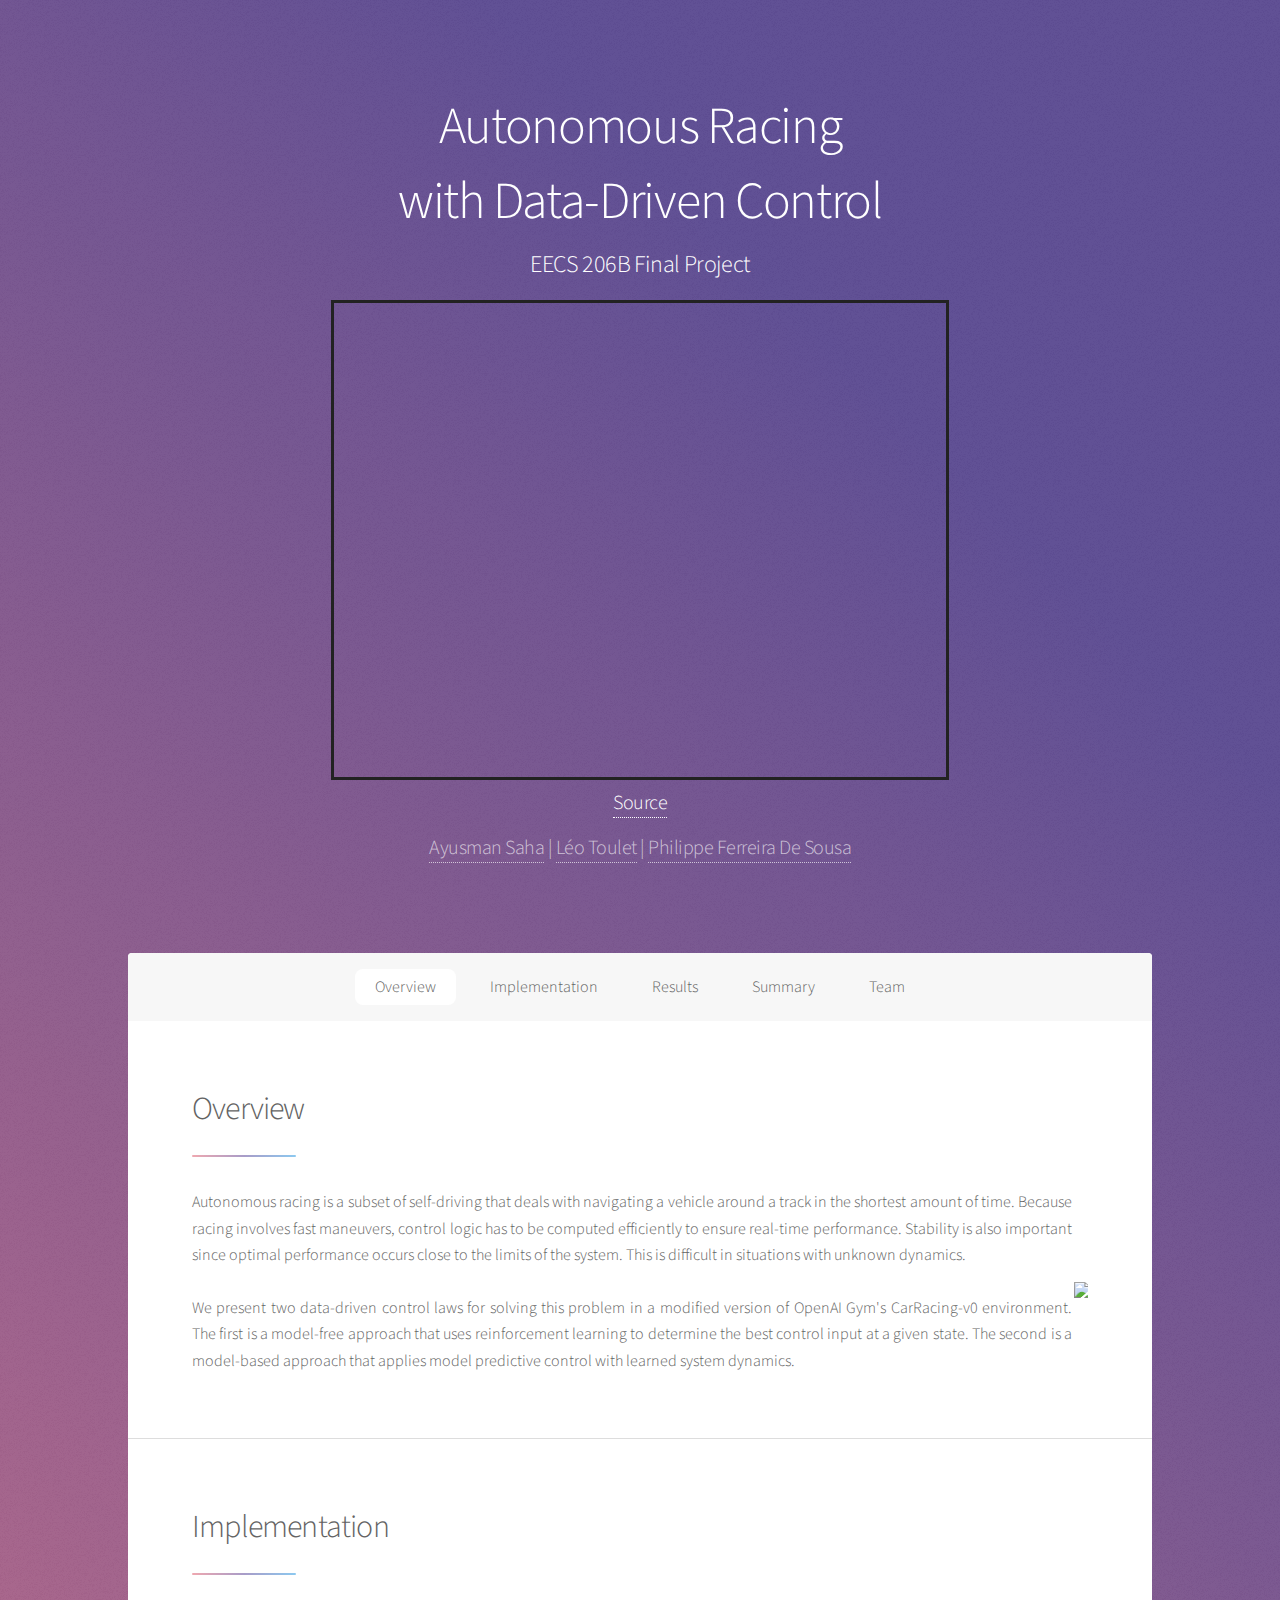
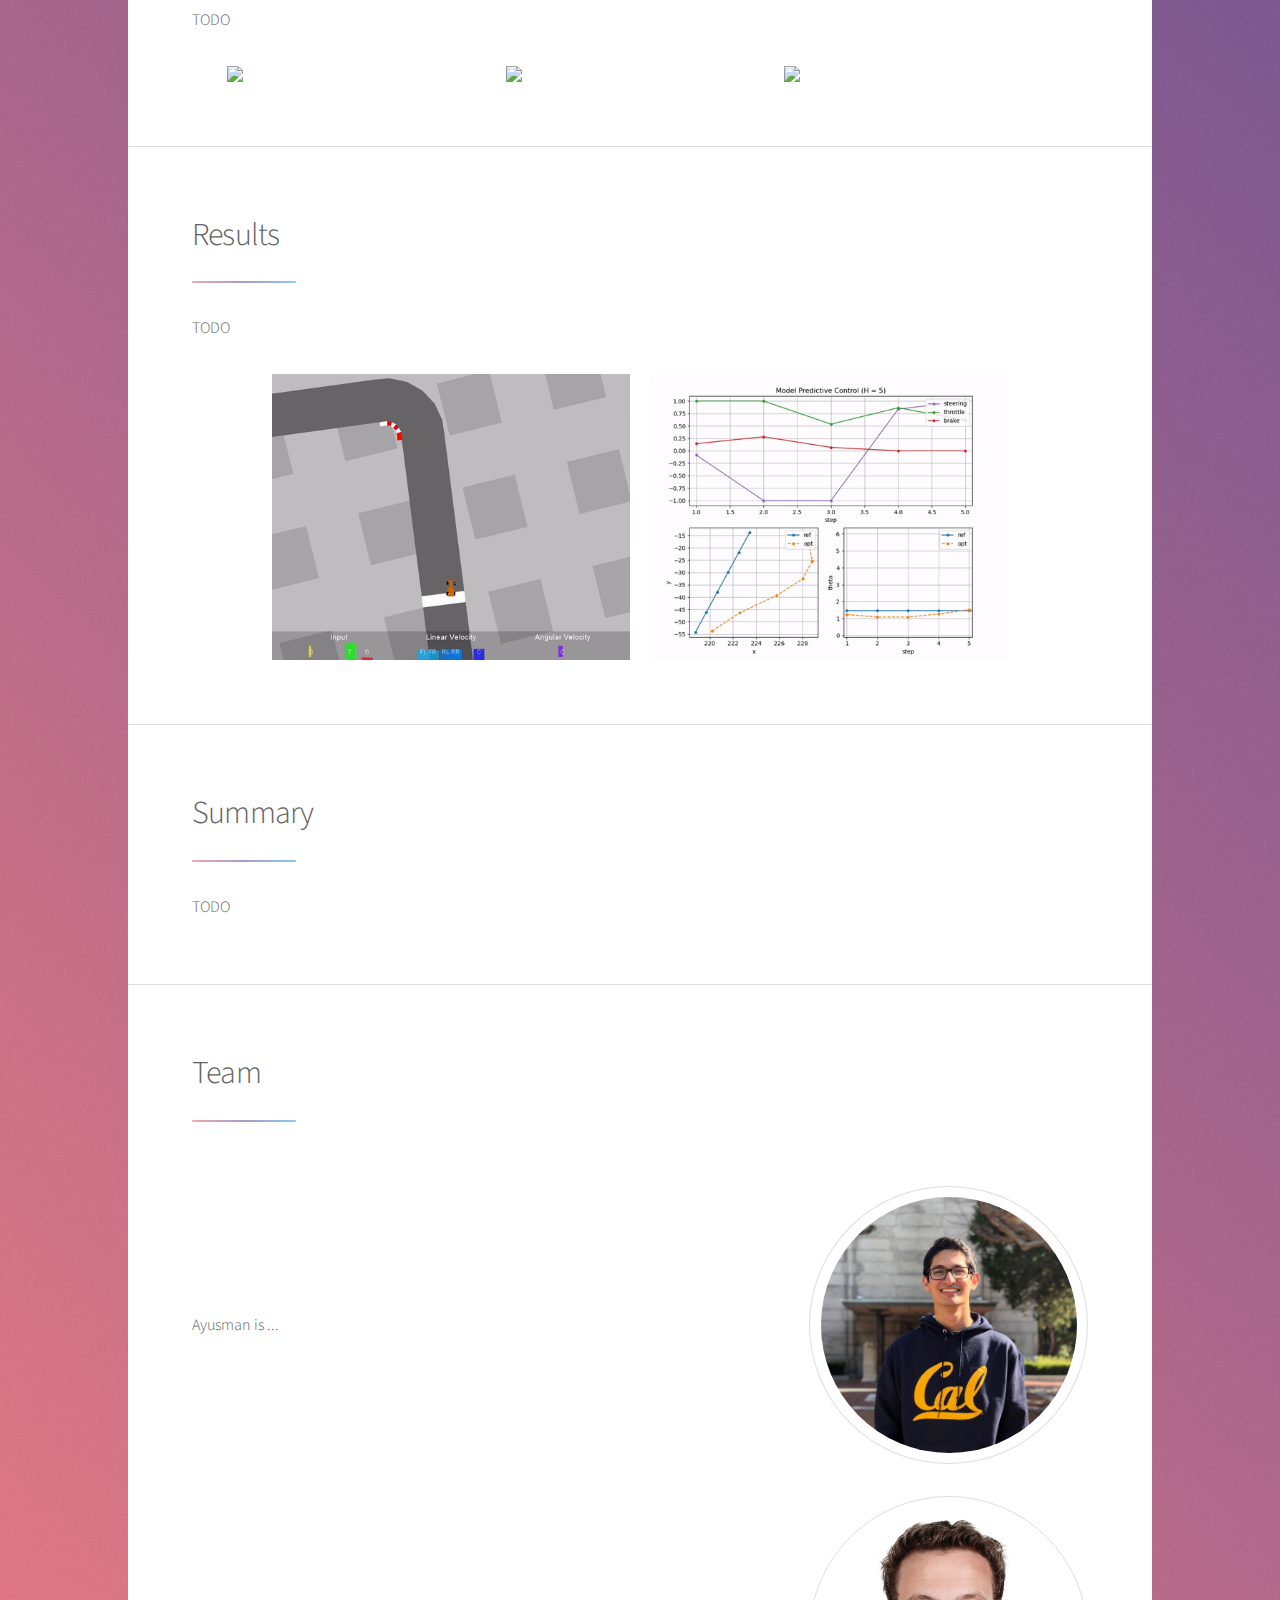
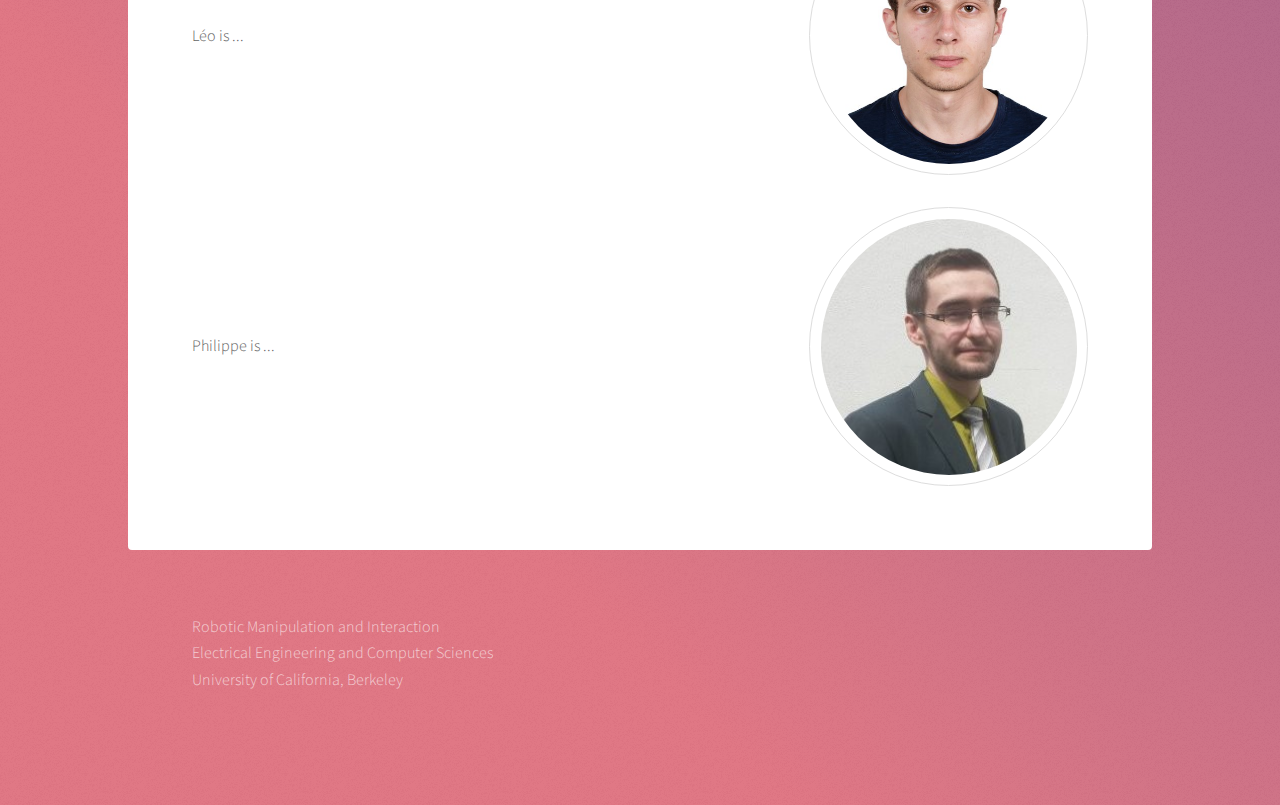
==== docs/index.html @ a1a97388 "adjusting website layout" ====
<!DOCTYPE HTML>
<!--
    Stellar by HTML5 UP
    html5up.net | @ajlkn
    Free for personal and commercial use under the CCA 3.0 license (html5up.net/license)
-->
<html lang="en">
    <head>
        <title>Autonomous Racing</title>
        <meta charset="utf-8" />
        <meta name="viewport" content="width=device-width, initial-scale=1, user-scalable=no" />
        <link rel="stylesheet" href="assets/css/main.css" />
        <link rel="stylesheet" href="assets/css/custom.css" />
        <noscript><link rel="stylesheet" href="assets/css/noscript.css" /></noscript>
        <link rel="shortcut icon" type="image/png" href="assets/css/images/Seal_of_University_of_California,_Berkeley.png"/>
    </head>
    <body class="is-preload">

        <!-- Wrapper -->
        <div id="wrapper">
            <!-- Header -->
            <header id="header" class="alt">
                <h1>Autonomous Racing</h1>
                <h1>with Data-Driven Control</h1>
                <h2>EECS 206B Final Project</h2>

                <iframe class="youtube"
                        src="https://www.youtube.com/embed/46xs_KCOxsg"
                        width="69%"
                        height="480"
                        frameborder="0"
                        allow="accelerometer; autoplay; encrypted-media; gyroscope; picture-in-picture"
                        allowfullscreen>
                </iframe>

                <h3><a href="https://github.com/aysaha/racecar_control">Source</a></h3>
                <p>
                    <a href="https://www.linkedin.com/in/ayusmansaha">Ayusman Saha</a> |
                    <a href="https://www.linkedin.com/in/leotoulet">Léo Toulet</a> |
                    <a href="https://fdesousa.fr">Philippe Ferreira De Sousa</a>
                </p>
            </header>

            <!-- Nav -->
            <nav id="nav">
                <ul>
                    <li><a href="#overview" class="active">Overview</a></li>
                    <li><a href="#implementation">Implementation</a></li>
                    <li><a href="#results">Results</a></li>
                    <li><a href="#summary">Summary</a></li>
                    <li><a href="#team">Team</a></li>
                </ul>
            </nav>

            <!-- Main -->
            <div id="main">
                <!-- Overview -->
                <section id="overview" class="main">
                    <div class="spotlight">
                        <div class="content">
                            <header class="major">
                                <h2>Overview</h2>
                            </header>
                            <p style="text-align: justify;">
                                Autonomous racing is a subset of self-driving that deals with
                                navigating a vehicle around a track in the shortest amount of time.
                                Because racing involves fast maneuvers, control logic has to be
                                computed efficiently to ensure real-time performance. Stability is
                                also important since optimal performance occurs close to the limits
                                of the system. This is difficult in situations with unknown 
                                dynamics.</br></br>

                                We present two data-driven control laws for solving this problem 
                                in a modified version of OpenAI Gym's CarRacing-v0 environment.
                                The first is a model-free approach that uses reinforcement learning
                                to determine the best control input at a given state. The second is
                                a model-based approach that applies model predictive control with
                                learned system dynamics.
                            </p>
                        </div>
                        <div style="display: flex; justify-content: flex-end">
                                <img style="position:relative; top: 60px; width: 90%"
                                     src="res/human_control.gif"/>
                        </div>
                </section>

                <!-- Implementation -->
                <section id="implementation" class="main">
                    <div class="spotlight">
                        <div class="content">
                            <header class="major">
                                <h2>Implementation</h2>
                            </header>
                            <p style="text-align: justify;">
                                TODO
                            </p>
                            <div style="display: flex; justify-content: center">
                                <img style="width:30%;margin:0px 5px;" src="res/p_control.gif"/>
                                <img style="width:30%;margin:0px 5px;" src="res/rl_control.gif"/>
                                <img style="width:30%;margin:0px 5px;" src="res/mpc.gif"/>
                            </div>
                        </div>
                    </div>
                </section>

                <!-- Results -->
                <section id="results" class="main">
                    <div class="spotlight">
                        <div class="content">
                            <header class="major">
                                <h2>Results</h2>
                            </header>
                            <p style="text-align: justify;">
                                TODO
                            </p>
                            <div style="display: flex; justify-content: center">
                                <img style="width:40%;margin:0px 10px;" src="res/training_car.gif"/>
                                <img style="width:40%;margin:0px 10px;" src="res/training_graph.gif"/>
                            </div>
                        </div>
                    </div>
                </section>

                <!-- Summary -->
                <section id="summary" class="main">
                    <div class="spotlight">
                        <div class="content">
                            <header class="major">
                                <h2>Summary</h2>
                            </header>
                            <p style="text-align: justify;">
                                TODO
                            </p>
                        </div>
                    </div>
                </section>

                <!-- Team -->

                <section id="team" class="main">
                    <div class="spotlight">
                        <div class="content">
                            <header class="major">
                                <h2>Team</h2>
                            </header>
                        </div>
                    </div>

                    <div class="spotlight">
                        <div class="content">
                            <p style="text-align: justify;">
                                Ayusman is ...
                            </p>
                        </div>
                        <span class="image"><img src="res/ayusman.jpg"/></span>
                    </div>

                    <div class="spotlight">
                        <div class="content">
                            <p style="text-align: justify;">
                                Léo is ...
                            </p>
                        </div>
                        <span class="image"><img src="res/leo.jpg"/></span>
                    </div>

                    <div class="spotlight">
                        <div class="content">
                            <p style="text-align: justify;">
                                Philippe is ...
                            </p>
                        </div>
                        <span class="image"><img src="res/philippe.jpg"/></span>
                    </div>
                </section>
            </div>

            <!-- Footer -->
            <footer id="footer">
                <p>
                    Robotic Manipulation and Interaction<br/>
                    Electrical Engineering and Computer Sciences<br/>
                    University of California, Berkeley
                </p>
            </footer>
        </div>

        <!-- Scripts -->
            <script src="assets/js/jquery.min.js"></script>
            <script src="assets/js/jquery.scrollex.min.js"></script>
            <script src="assets/js/jquery.scrolly.min.js"></script>
            <script src="assets/js/browser.min.js"></script>
            <script src="assets/js/breakpoints.min.js"></script>
            <script src="assets/js/util.js"></script>
            <script src="assets/js/main.js"></script>

    </body>
</html>
---- docs/assets/css/main.css ----
@import url(fontawesome-all.min.css);
@import 'https://fonts.googleapis.com/css?family=Source+Sans+Pro:300,400';

/*
	Stellar by HTML5 UP
	html5up.net | @ajlkn
	Free for personal and commercial use under the CCA 3.0 license (html5up.net/license)
*/

html, body, div, span, applet, object,
iframe, h1, h2, h3, h4, h5, h6, p, blockquote,
pre, a, abbr, acronym, address, big, cite,
code, del, dfn, em, img, ins, kbd, q, s, samp,
small, strike, strong, sub, sup, tt, var, b,
u, i, center, dl, dt, dd, ol, ul, li, fieldset,
form, label, legend, table, caption, tbody,
tfoot, thead, tr, th, td, article, aside,
canvas, details, embed, figure, figcaption,
footer, header, hgroup, menu, nav, output, ruby,
section, summary, time, mark, audio, video {
	margin: 0;
	padding: 0;
	border: 0;
	font-size: 100%;
	font: inherit;
	vertical-align: baseline;}

article, aside, details, figcaption, figure,
footer, header, hgroup, menu, nav, section {
	display: block;}

body {
	line-height: 1;
}

ol, ul {
	list-style: none;
}

blockquote, q {
	quotes: none;
}

	blockquote:before, blockquote:after, q:before, q:after {
		content: '';
		content: none;
	}

table {
	border-collapse: collapse;
	border-spacing: 0;
}

body {
	-webkit-text-size-adjust: none;
}

mark {
	background-color: transparent;
	color: inherit;
}

input::-moz-focus-inner {
	border: 0;
	padding: 0;
}

input, select, textarea {
	-moz-appearance: none;
	-webkit-appearance: none;
	-ms-appearance: none;
	appearance: none;
}

/* Basic */

	@-ms-viewport {
		width: device-width;
	}

	body {
		-ms-overflow-style: scrollbar;
	}

	@media screen and (max-width: 480px) {

		html, body {
			min-width: 320px;
		}

	}

	html {
		box-sizing: border-box;
	}

	*, *:before, *:after {
		box-sizing: inherit;
	}

	body {
		background-color: #935d8c;
		background-image: url("images/overlay.png"), -moz-linear-gradient(45deg, #e37682 15%, #5f4d93 85%);
		background-image: url("images/overlay.png"), -webkit-linear-gradient(45deg, #e37682 15%, #5f4d93 85%);
		background-image: url("images/overlay.png"), -ms-linear-gradient(45deg, #e37682 15%, #5f4d93 85%);
		background-image: url("images/overlay.png"), linear-gradient(45deg, #e37682 15%, #5f4d93 85%);
	}

		body.is-preload *, body.is-preload *:before, body.is-preload *:after {
			-moz-animation: none !important;
			-webkit-animation: none !important;
			-ms-animation: none !important;
			animation: none !important;
			-moz-transition: none !important;
			-webkit-transition: none !important;
			-ms-transition: none !important;
			transition: none !important;
		}

/* Type */

	body {
		background-color: #935d8c;
		color: rgba(255, 255, 255, 0.65);
	}

	body, input, select, textarea {
		font-family: "Source Sans Pro", Helvetica, sans-serif;
		font-size: 17pt;
		font-weight: 300;
		line-height: 1.65;
	}

		@media screen and (max-width: 1680px) {

			body, input, select, textarea {
				font-size: 14pt;
			}

		}

		@media screen and (max-width: 1280px) {

			body, input, select, textarea {
				font-size: 12pt;
			}

		}

		@media screen and (max-width: 360px) {

			body, input, select, textarea {
				font-size: 11pt;
			}

		}

	a {
		-moz-transition: color 0.2s ease, border-bottom 0.2s ease;
		-webkit-transition: color 0.2s ease, border-bottom 0.2s ease;
		-ms-transition: color 0.2s ease, border-bottom 0.2s ease;
		transition: color 0.2s ease, border-bottom 0.2s ease;
		text-decoration: none;
		border-bottom: dotted 1px;
		color: inherit;
	}

		a:hover {
			border-bottom-color: transparent;
		}

	strong, b {
		font-weight: 400;
	}

	em, i {
		font-style: italic;
	}

	p {
		margin: 0 0 2em 0;
	}

		p.content {
			-moz-columns: 20em 2;
			-webkit-columns: 20em 2;
			-ms-columns: 20em 2;
			columns: 20em 2;
			-moz-column-gap: 2em;
			-webkit-column-gap: 2em;
			-ms-column-gap: 2em;
			column-gap: 2em;
			text-align: justify;
		}

	h1, h2, h3, h4, h5, h6 {
		font-weight: 300;
		line-height: 1.5;
		margin: 0 0 0.7em 0;
		letter-spacing: -0.025em;
	}

		h1 a, h2 a, h3 a, h4 a, h5 a, h6 a {
			color: inherit;
			text-decoration: none;
		}

	h1 {
		font-size: 2.5em;
		line-height: 1.2;
	}

	h2 {
		font-size: 1.5em;
	}

	h3 {
		font-size: 1.25em;
	}

	h4 {
		font-size: 1.1em;
	}

	h5 {
		font-size: 0.9em;
	}

	h6 {
		font-size: 0.7em;
	}

	@media screen and (max-width: 736px) {

		h1 {
			font-size: 2em;
		}

	}

	sub {
		font-size: 0.8em;
		position: relative;
		top: 0.5em;
	}

	sup {
		font-size: 0.8em;
		position: relative;
		top: -0.5em;
	}

	blockquote {
		border-left: solid 4px;
		font-style: italic;
		margin: 0 0 2em 0;
		padding: 0.5em 0 0.5em 2em;
	}

	code {
		border-radius: 8px;
		border: solid 1px;
		font-family: "Courier New", monospace;
		font-size: 0.9em;
		margin: 0 0.25em;
		padding: 0.25em 0.65em;
	}

	pre {
		-webkit-overflow-scrolling: touch;
		font-family: "Courier New", monospace;
		font-size: 0.9em;
		margin: 0 0 2em 0;
	}

		pre code {
			display: block;
			line-height: 1.75;
			padding: 1em 1.5em;
			overflow-x: auto;
		}

	hr {
		border: 0;
		border-bottom: solid 1px;
		margin: 2em 0;
	}

		hr.major {
			margin: 3em 0;
		}

	.align-left {
		text-align: left;
	}

	.align-center {
		text-align: center;
	}

	.align-right {
		text-align: right;
	}

	input, select, textarea {
		color: #ffffff;
	}

	a:hover {
		color: #ffffff;
	}

	strong, b {
		color: #ffffff;
	}

	h1, h2, h3, h4, h5, h6 {
		color: #ffffff;
	}

	blockquote {
		border-left-color: rgba(255, 255, 255, 0.35);
	}

	code {
		background: rgba(255, 255, 255, 0.075);
		border-color: rgba(255, 255, 255, 0.35);
	}

	hr {
		border-bottom-color: rgba(255, 255, 255, 0.35);
	}

/* Row */

	.row {
		display: flex;
		flex-wrap: wrap;
		box-sizing: border-box;
		align-items: stretch;
	}

		.row > * {
			box-sizing: border-box;
		}

		.row.gtr-uniform > * > :last-child {
			margin-bottom: 0;
		}

		.row.aln-left {
			justify-content: flex-start;
		}

		.row.aln-center {
			justify-content: center;
		}

		.row.aln-right {
			justify-content: flex-end;
		}

		.row.aln-top {
			align-items: flex-start;
		}

		.row.aln-middle {
			align-items: center;
		}

		.row.aln-bottom {
			align-items: flex-end;
		}

		.row > .imp {
			order: -1;
		}

		.row > .col-1 {
			width: 8.33333%;
		}

		.row > .off-1 {
			margin-left: 8.33333%;
		}

		.row > .col-2 {
			width: 16.66667%;
		}

		.row > .off-2 {
			margin-left: 16.66667%;
		}

		.row > .col-3 {
			width: 25%;
		}

		.row > .off-3 {
			margin-left: 25%;
		}

		.row > .col-4 {
			width: 33.33333%;
		}

		.row > .off-4 {
			margin-left: 33.33333%;
		}

		.row > .col-5 {
			width: 41.66667%;
		}

		.row > .off-5 {
			margin-left: 41.66667%;
		}

		.row > .col-6 {
			width: 50%;
		}

		.row > .off-6 {
			margin-left: 50%;
		}

		.row > .col-7 {
			width: 58.33333%;
		}

		.row > .off-7 {
			margin-left: 58.33333%;
		}

		.row > .col-8 {
			width: 66.66667%;
		}

		.row > .off-8 {
			margin-left: 66.66667%;
		}

		.row > .col-9 {
			width: 75%;
		}

		.row > .off-9 {
			margin-left: 75%;
		}

		.row > .col-10 {
			width: 83.33333%;
		}

		.row > .off-10 {
			margin-left: 83.33333%;
		}

		.row > .col-11 {
			width: 91.66667%;
		}

		.row > .off-11 {
			margin-left: 91.66667%;
		}

		.row > .col-12 {
			width: 100%;
		}

		.row > .off-12 {
			margin-left: 100%;
		}

		.row.gtr-0 {
			margin-top: 0;
			margin-left: 0em;
		}

			.row.gtr-0 > * {
				padding: 0 0 0 0em;
			}

			.row.gtr-0.gtr-uniform {
				margin-top: 0em;
			}

				.row.gtr-0.gtr-uniform > * {
					padding-top: 0em;
				}

		.row.gtr-25 {
			margin-top: 0;
			margin-left: -0.375em;
		}

			.row.gtr-25 > * {
				padding: 0 0 0 0.375em;
			}

			.row.gtr-25.gtr-uniform {
				margin-top: -0.375em;
			}

				.row.gtr-25.gtr-uniform > * {
					padding-top: 0.375em;
				}

		.row.gtr-50 {
			margin-top: 0;
			margin-left: -0.75em;
		}

			.row.gtr-50 > * {
				padding: 0 0 0 0.75em;
			}

			.row.gtr-50.gtr-uniform {
				margin-top: -0.75em;
			}

				.row.gtr-50.gtr-uniform > * {
					padding-top: 0.75em;
				}

		.row {
			margin-top: 0;
			margin-left: -1.5em;
		}

			.row > * {
				padding: 0 0 0 1.5em;
			}

			.row.gtr-uniform {
				margin-top: -1.5em;
			}

				.row.gtr-uniform > * {
					padding-top: 1.5em;
				}

		.row.gtr-150 {
			margin-top: 0;
			margin-left: -2.25em;
		}

			.row.gtr-150 > * {
				padding: 0 0 0 2.25em;
			}

			.row.gtr-150.gtr-uniform {
				margin-top: -2.25em;
			}

				.row.gtr-150.gtr-uniform > * {
					padding-top: 2.25em;
				}

		.row.gtr-200 {
			margin-top: 0;
			margin-left: -3em;
		}

			.row.gtr-200 > * {
				padding: 0 0 0 3em;
			}

			.row.gtr-200.gtr-uniform {
				margin-top: -3em;
			}

				.row.gtr-200.gtr-uniform > * {
					padding-top: 3em;
				}

		@media screen and (max-width: 1680px) {

			.row {
				display: flex;
				flex-wrap: wrap;
				box-sizing: border-box;
				align-items: stretch;
			}

				.row > * {
					box-sizing: border-box;
				}

				.row.gtr-uniform > * > :last-child {
					margin-bottom: 0;
				}

				.row.aln-left {
					justify-content: flex-start;
				}

				.row.aln-center {
					justify-content: center;
				}

				.row.aln-right {
					justify-content: flex-end;
				}

				.row.aln-top {
					align-items: flex-start;
				}

				.row.aln-middle {
					align-items: center;
				}

				.row.aln-bottom {
					align-items: flex-end;
				}

				.row > .imp-xlarge {
					order: -1;
				}

				.row > .col-1-xlarge {
					width: 8.33333%;
				}

				.row > .off-1-xlarge {
					margin-left: 8.33333%;
				}

				.row > .col-2-xlarge {
					width: 16.66667%;
				}

				.row > .off-2-xlarge {
					margin-left: 16.66667%;
				}

				.row > .col-3-xlarge {
					width: 25%;
				}

				.row > .off-3-xlarge {
					margin-left: 25%;
				}

				.row > .col-4-xlarge {
					width: 33.33333%;
				}

				.row > .off-4-xlarge {
					margin-left: 33.33333%;
				}

				.row > .col-5-xlarge {
					width: 41.66667%;
				}

				.row > .off-5-xlarge {
					margin-left: 41.66667%;
				}

				.row > .col-6-xlarge {
					width: 50%;
				}

				.row > .off-6-xlarge {
					margin-left: 50%;
				}

				.row > .col-7-xlarge {
					width: 58.33333%;
				}

				.row > .off-7-xlarge {
					margin-left: 58.33333%;
				}

				.row > .col-8-xlarge {
					width: 66.66667%;
				}

				.row > .off-8-xlarge {
					margin-left: 66.66667%;
				}

				.row > .col-9-xlarge {
					width: 75%;
				}

				.row > .off-9-xlarge {
					margin-left: 75%;
				}

				.row > .col-10-xlarge {
					width: 83.33333%;
				}

				.row > .off-10-xlarge {
					margin-left: 83.33333%;
				}

				.row > .col-11-xlarge {
					width: 91.66667%;
				}

				.row > .off-11-xlarge {
					margin-left: 91.66667%;
				}

				.row > .col-12-xlarge {
					width: 100%;
				}

				.row > .off-12-xlarge {
					margin-left: 100%;
				}

				.row.gtr-0 {
					margin-top: 0;
					margin-left: 0em;
				}

					.row.gtr-0 > * {
						padding: 0 0 0 0em;
					}

					.row.gtr-0.gtr-uniform {
						margin-top: 0em;
					}

						.row.gtr-0.gtr-uniform > * {
							padding-top: 0em;
						}

				.row.gtr-25 {
					margin-top: 0;
					margin-left: -0.375em;
				}

					.row.gtr-25 > * {
						padding: 0 0 0 0.375em;
					}

					.row.gtr-25.gtr-uniform {
						margin-top: -0.375em;
					}

						.row.gtr-25.gtr-uniform > * {
							padding-top: 0.375em;
						}

				.row.gtr-50 {
					margin-top: 0;
					margin-left: -0.75em;
				}

					.row.gtr-50 > * {
						padding: 0 0 0 0.75em;
					}

					.row.gtr-50.gtr-uniform {
						margin-top: -0.75em;
					}

						.row.gtr-50.gtr-uniform > * {
							padding-top: 0.75em;
						}

				.row {
					margin-top: 0;
					margin-left: -1.5em;
				}

					.row > * {
						padding: 0 0 0 1.5em;
					}

					.row.gtr-uniform {
						margin-top: -1.5em;
					}

						.row.gtr-uniform > * {
							padding-top: 1.5em;
						}

				.row.gtr-150 {
					margin-top: 0;
					margin-left: -2.25em;
				}

					.row.gtr-150 > * {
						padding: 0 0 0 2.25em;
					}

					.row.gtr-150.gtr-uniform {
						margin-top: -2.25em;
					}

						.row.gtr-150.gtr-uniform > * {
							padding-top: 2.25em;
						}

				.row.gtr-200 {
					margin-top: 0;
					margin-left: -3em;
				}

					.row.gtr-200 > * {
						padding: 0 0 0 3em;
					}

					.row.gtr-200.gtr-uniform {
						margin-top: -3em;
					}

						.row.gtr-200.gtr-uniform > * {
							padding-top: 3em;
						}

		}

		@media screen and (max-width: 1280px) {

			.row {
				display: flex;
				flex-wrap: wrap;
				box-sizing: border-box;
				align-items: stretch;
			}

				.row > * {
					box-sizing: border-box;
				}

				.row.gtr-uniform > * > :last-child {
					margin-bottom: 0;
				}

				.row.aln-left {
					justify-content: flex-start;
				}

				.row.aln-center {
					justify-content: center;
				}

				.row.aln-right {
					justify-content: flex-end;
				}

				.row.aln-top {
					align-items: flex-start;
				}

				.row.aln-middle {
					align-items: center;
				}

				.row.aln-bottom {
					align-items: flex-end;
				}

				.row > .imp-large {
					order: -1;
				}

				.row > .col-1-large {
					width: 8.33333%;
				}

				.row > .off-1-large {
					margin-left: 8.33333%;
				}

				.row > .col-2-large {
					width: 16.66667%;
				}

				.row > .off-2-large {
					margin-left: 16.66667%;
				}

				.row > .col-3-large {
					width: 25%;
				}

				.row > .off-3-large {
					margin-left: 25%;
				}

				.row > .col-4-large {
					width: 33.33333%;
				}

				.row > .off-4-large {
					margin-left: 33.33333%;
				}

				.row > .col-5-large {
					width: 41.66667%;
				}

				.row > .off-5-large {
					margin-left: 41.66667%;
				}

				.row > .col-6-large {
					width: 50%;
				}

				.row > .off-6-large {
					margin-left: 50%;
				}

				.row > .col-7-large {
					width: 58.33333%;
				}

				.row > .off-7-large {
					margin-left: 58.33333%;
				}

				.row > .col-8-large {
					width: 66.66667%;
				}

				.row > .off-8-large {
					margin-left: 66.66667%;
				}

				.row > .col-9-large {
					width: 75%;
				}

				.row > .off-9-large {
					margin-left: 75%;
				}

				.row > .col-10-large {
					width: 83.33333%;
				}

				.row > .off-10-large {
					margin-left: 83.33333%;
				}

				.row > .col-11-large {
					width: 91.66667%;
				}

				.row > .off-11-large {
					margin-left: 91.66667%;
				}

				.row > .col-12-large {
					width: 100%;
				}

				.row > .off-12-large {
					margin-left: 100%;
				}

				.row.gtr-0 {
					margin-top: 0;
					margin-left: 0em;
				}

					.row.gtr-0 > * {
						padding: 0 0 0 0em;
					}

					.row.gtr-0.gtr-uniform {
						margin-top: 0em;
					}

						.row.gtr-0.gtr-uniform > * {
							padding-top: 0em;
						}

				.row.gtr-25 {
					margin-top: 0;
					margin-left: -0.375em;
				}

					.row.gtr-25 > * {
						padding: 0 0 0 0.375em;
					}

					.row.gtr-25.gtr-uniform {
						margin-top: -0.375em;
					}

						.row.gtr-25.gtr-uniform > * {
							padding-top: 0.375em;
						}

				.row.gtr-50 {
					margin-top: 0;
					margin-left: -0.75em;
				}

					.row.gtr-50 > * {
						padding: 0 0 0 0.75em;
					}

					.row.gtr-50.gtr-uniform {
						margin-top: -0.75em;
					}

						.row.gtr-50.gtr-uniform > * {
							padding-top: 0.75em;
						}

				.row {
					margin-top: 0;
					margin-left: -1.5em;
				}

					.row > * {
						padding: 0 0 0 1.5em;
					}

					.row.gtr-uniform {
						margin-top: -1.5em;
					}

						.row.gtr-uniform > * {
							padding-top: 1.5em;
						}

				.row.gtr-150 {
					margin-top: 0;
					margin-left: -2.25em;
				}

					.row.gtr-150 > * {
						padding: 0 0 0 2.25em;
					}

					.row.gtr-150.gtr-uniform {
						margin-top: -2.25em;
					}

						.row.gtr-150.gtr-uniform > * {
							padding-top: 2.25em;
						}

				.row.gtr-200 {
					margin-top: 0;
					margin-left: -3em;
				}

					.row.gtr-200 > * {
						padding: 0 0 0 3em;
					}

					.row.gtr-200.gtr-uniform {
						margin-top: -3em;
					}

						.row.gtr-200.gtr-uniform > * {
							padding-top: 3em;
						}

		}

		@media screen and (max-width: 980px) {

			.row {
				display: flex;
				flex-wrap: wrap;
				box-sizing: border-box;
				align-items: stretch;
			}

				.row > * {
					box-sizing: border-box;
				}

				.row.gtr-uniform > * > :last-child {
					margin-bottom: 0;
				}

				.row.aln-left {
					justify-content: flex-start;
				}

				.row.aln-center {
					justify-content: center;
				}

				.row.aln-right {
					justify-content: flex-end;
				}

				.row.aln-top {
					align-items: flex-start;
				}

				.row.aln-middle {
					align-items: center;
				}

				.row.aln-bottom {
					align-items: flex-end;
				}

				.row > .imp-medium {
					order: -1;
				}

				.row > .col-1-medium {
					width: 8.33333%;
				}

				.row > .off-1-medium {
					margin-left: 8.33333%;
				}

				.row > .col-2-medium {
					width: 16.66667%;
				}

				.row > .off-2-medium {
					margin-left: 16.66667%;
				}

				.row > .col-3-medium {
					width: 25%;
				}

				.row > .off-3-medium {
					margin-left: 25%;
				}

				.row > .col-4-medium {
					width: 33.33333%;
				}

				.row > .off-4-medium {
					margin-left: 33.33333%;
				}

				.row > .col-5-medium {
					width: 41.66667%;
				}

				.row > .off-5-medium {
					margin-left: 41.66667%;
				}

				.row > .col-6-medium {
					width: 50%;
				}

				.row > .off-6-medium {
					margin-left: 50%;
				}

				.row > .col-7-medium {
					width: 58.33333%;
				}

				.row > .off-7-medium {
					margin-left: 58.33333%;
				}

				.row > .col-8-medium {
					width: 66.66667%;
				}

				.row > .off-8-medium {
					margin-left: 66.66667%;
				}

				.row > .col-9-medium {
					width: 75%;
				}

				.row > .off-9-medium {
					margin-left: 75%;
				}

				.row > .col-10-medium {
					width: 83.33333%;
				}

				.row > .off-10-medium {
					margin-left: 83.33333%;
				}

				.row > .col-11-medium {
					width: 91.66667%;
				}

				.row > .off-11-medium {
					margin-left: 91.66667%;
				}

				.row > .col-12-medium {
					width: 100%;
				}

				.row > .off-12-medium {
					margin-left: 100%;
				}

				.row.gtr-0 {
					margin-top: 0;
					margin-left: 0em;
				}

					.row.gtr-0 > * {
						padding: 0 0 0 0em;
					}

					.row.gtr-0.gtr-uniform {
						margin-top: 0em;
					}

						.row.gtr-0.gtr-uniform > * {
							padding-top: 0em;
						}

				.row.gtr-25 {
					margin-top: 0;
					margin-left: -0.375em;
				}

					.row.gtr-25 > * {
						padding: 0 0 0 0.375em;
					}

					.row.gtr-25.gtr-uniform {
						margin-top: -0.375em;
					}

						.row.gtr-25.gtr-uniform > * {
							padding-top: 0.375em;
						}

				.row.gtr-50 {
					margin-top: 0;
					margin-left: -0.75em;
				}

					.row.gtr-50 > * {
						padding: 0 0 0 0.75em;
					}

					.row.gtr-50.gtr-uniform {
						margin-top: -0.75em;
					}

						.row.gtr-50.gtr-uniform > * {
							padding-top: 0.75em;
						}

				.row {
					margin-top: 0;
					margin-left: -1.5em;
				}

					.row > * {
						padding: 0 0 0 1.5em;
					}

					.row.gtr-uniform {
						margin-top: -1.5em;
					}

						.row.gtr-uniform > * {
							padding-top: 1.5em;
						}

				.row.gtr-150 {
					margin-top: 0;
					margin-left: -2.25em;
				}

					.row.gtr-150 > * {
						padding: 0 0 0 2.25em;
					}

					.row.gtr-150.gtr-uniform {
						margin-top: -2.25em;
					}

						.row.gtr-150.gtr-uniform > * {
							padding-top: 2.25em;
						}

				.row.gtr-200 {
					margin-top: 0;
					margin-left: -3em;
				}

					.row.gtr-200 > * {
						padding: 0 0 0 3em;
					}

					.row.gtr-200.gtr-uniform {
						margin-top: -3em;
					}

						.row.gtr-200.gtr-uniform > * {
							padding-top: 3em;
						}

		}

		@media screen and (max-width: 736px) {

			.row {
				display: flex;
				flex-wrap: wrap;
				box-sizing: border-box;
				align-items: stretch;
			}

				.row > * {
					box-sizing: border-box;
				}

				.row.gtr-uniform > * > :last-child {
					margin-bottom: 0;
				}

				.row.aln-left {
					justify-content: flex-start;
				}

				.row.aln-center {
					justify-content: center;
				}

				.row.aln-right {
					justify-content: flex-end;
				}

				.row.aln-top {
					align-items: flex-start;
				}

				.row.aln-middle {
					align-items: center;
				}

				.row.aln-bottom {
					align-items: flex-end;
				}

				.row > .imp-small {
					order: -1;
				}

				.row > .col-1-small {
					width: 8.33333%;
				}

				.row > .off-1-small {
					margin-left: 8.33333%;
				}

				.row > .col-2-small {
					width: 16.66667%;
				}

				.row > .off-2-small {
					margin-left: 16.66667%;
				}

				.row > .col-3-small {
					width: 25%;
				}

				.row > .off-3-small {
					margin-left: 25%;
				}

				.row > .col-4-small {
					width: 33.33333%;
				}

				.row > .off-4-small {
					margin-left: 33.33333%;
				}

				.row > .col-5-small {
					width: 41.66667%;
				}

				.row > .off-5-small {
					margin-left: 41.66667%;
				}

				.row > .col-6-small {
					width: 50%;
				}

				.row > .off-6-small {
					margin-left: 50%;
				}

				.row > .col-7-small {
					width: 58.33333%;
				}

				.row > .off-7-small {
					margin-left: 58.33333%;
				}

				.row > .col-8-small {
					width: 66.66667%;
				}

				.row > .off-8-small {
					margin-left: 66.66667%;
				}

				.row > .col-9-small {
					width: 75%;
				}

				.row > .off-9-small {
					margin-left: 75%;
				}

				.row > .col-10-small {
					width: 83.33333%;
				}

				.row > .off-10-small {
					margin-left: 83.33333%;
				}

				.row > .col-11-small {
					width: 91.66667%;
				}

				.row > .off-11-small {
					margin-left: 91.66667%;
				}

				.row > .col-12-small {
					width: 100%;
				}

				.row > .off-12-small {
					margin-left: 100%;
				}

				.row.gtr-0 {
					margin-top: 0;
					margin-left: 0em;
				}

					.row.gtr-0 > * {
						padding: 0 0 0 0em;
					}

					.row.gtr-0.gtr-uniform {
						margin-top: 0em;
					}

						.row.gtr-0.gtr-uniform > * {
							padding-top: 0em;
						}

				.row.gtr-25 {
					margin-top: 0;
					margin-left: -0.25em;
				}

					.row.gtr-25 > * {
						padding: 0 0 0 0.25em;
					}

					.row.gtr-25.gtr-uniform {
						margin-top: -0.25em;
					}

						.row.gtr-25.gtr-uniform > * {
							padding-top: 0.25em;
						}

				.row.gtr-50 {
					margin-top: 0;
					margin-left: -0.5em;
				}

					.row.gtr-50 > * {
						padding: 0 0 0 0.5em;
					}

					.row.gtr-50.gtr-uniform {
						margin-top: -0.5em;
					}

						.row.gtr-50.gtr-uniform > * {
							padding-top: 0.5em;
						}

				.row {
					margin-top: 0;
					margin-left: -1em;
				}

					.row > * {
						padding: 0 0 0 1em;
					}

					.row.gtr-uniform {
						margin-top: -1em;
					}

						.row.gtr-uniform > * {
							padding-top: 1em;
						}

				.row.gtr-150 {
					margin-top: 0;
					margin-left: -1.5em;
				}

					.row.gtr-150 > * {
						padding: 0 0 0 1.5em;
					}

					.row.gtr-150.gtr-uniform {
						margin-top: -1.5em;
					}

						.row.gtr-150.gtr-uniform > * {
							padding-top: 1.5em;
						}

				.row.gtr-200 {
					margin-top: 0;
					margin-left: -2em;
				}

					.row.gtr-200 > * {
						padding: 0 0 0 2em;
					}

					.row.gtr-200.gtr-uniform {
						margin-top: -2em;
					}

						.row.gtr-200.gtr-uniform > * {
							padding-top: 2em;
						}

		}

		@media screen and (max-width: 480px) {

			.row {
				display: flex;
				flex-wrap: wrap;
				box-sizing: border-box;
				align-items: stretch;
			}

				.row > * {
					box-sizing: border-box;
				}

				.row.gtr-uniform > * > :last-child {
					margin-bottom: 0;
				}

				.row.aln-left {
					justify-content: flex-start;
				}

				.row.aln-center {
					justify-content: center;
				}

				.row.aln-right {
					justify-content: flex-end;
				}

				.row.aln-top {
					align-items: flex-start;
				}

				.row.aln-middle {
					align-items: center;
				}

				.row.aln-bottom {
					align-items: flex-end;
				}

				.row > .imp-xsmall {
					order: -1;
				}

				.row > .col-1-xsmall {
					width: 8.33333%;
				}

				.row > .off-1-xsmall {
					margin-left: 8.33333%;
				}

				.row > .col-2-xsmall {
					width: 16.66667%;
				}

				.row > .off-2-xsmall {
					margin-left: 16.66667%;
				}

				.row > .col-3-xsmall {
					width: 25%;
				}

				.row > .off-3-xsmall {
					margin-left: 25%;
				}

				.row > .col-4-xsmall {
					width: 33.33333%;
				}

				.row > .off-4-xsmall {
					margin-left: 33.33333%;
				}

				.row > .col-5-xsmall {
					width: 41.66667%;
				}

				.row > .off-5-xsmall {
					margin-left: 41.66667%;
				}

				.row > .col-6-xsmall {
					width: 50%;
				}

				.row > .off-6-xsmall {
					margin-left: 50%;
				}

				.row > .col-7-xsmall {
					width: 58.33333%;
				}

				.row > .off-7-xsmall {
					margin-left: 58.33333%;
				}

				.row > .col-8-xsmall {
					width: 66.66667%;
				}

				.row > .off-8-xsmall {
					margin-left: 66.66667%;
				}

				.row > .col-9-xsmall {
					width: 75%;
				}

				.row > .off-9-xsmall {
					margin-left: 75%;
				}

				.row > .col-10-xsmall {
					width: 83.33333%;
				}

				.row > .off-10-xsmall {
					margin-left: 83.33333%;
				}

				.row > .col-11-xsmall {
					width: 91.66667%;
				}

				.row > .off-11-xsmall {
					margin-left: 91.66667%;
				}

				.row > .col-12-xsmall {
					width: 100%;
				}

				.row > .off-12-xsmall {
					margin-left: 100%;
				}

				.row.gtr-0 {
					margin-top: 0;
					margin-left: 0em;
				}

					.row.gtr-0 > * {
						padding: 0 0 0 0em;
					}

					.row.gtr-0.gtr-uniform {
						margin-top: 0em;
					}

						.row.gtr-0.gtr-uniform > * {
							padding-top: 0em;
						}

				.row.gtr-25 {
					margin-top: 0;
					margin-left: -0.3125em;
				}

					.row.gtr-25 > * {
						padding: 0 0 0 0.3125em;
					}

					.row.gtr-25.gtr-uniform {
						margin-top: -0.3125em;
					}

						.row.gtr-25.gtr-uniform > * {
							padding-top: 0.3125em;
						}

				.row.gtr-50 {
					margin-top: 0;
					margin-left: -0.625em;
				}

					.row.gtr-50 > * {
						padding: 0 0 0 0.625em;
					}

					.row.gtr-50.gtr-uniform {
						margin-top: -0.625em;
					}

						.row.gtr-50.gtr-uniform > * {
							padding-top: 0.625em;
						}

				.row {
					margin-top: 0;
					margin-left: -1.25em;
				}

					.row > * {
						padding: 0 0 0 1.25em;
					}

					.row.gtr-uniform {
						margin-top: -1.25em;
					}

						.row.gtr-uniform > * {
							padding-top: 1.25em;
						}

				.row.gtr-150 {
					margin-top: 0;
					margin-left: -1.875em;
				}

					.row.gtr-150 > * {
						padding: 0 0 0 1.875em;
					}

					.row.gtr-150.gtr-uniform {
						margin-top: -1.875em;
					}

						.row.gtr-150.gtr-uniform > * {
							padding-top: 1.875em;
						}

				.row.gtr-200 {
					margin-top: 0;
					margin-left: -2.5em;
				}

					.row.gtr-200 > * {
						padding: 0 0 0 2.5em;
					}

					.row.gtr-200.gtr-uniform {
						margin-top: -2.5em;
					}

						.row.gtr-200.gtr-uniform > * {
							padding-top: 2.5em;
						}

		}

/* Box */

	.box {
		border-radius: 8px;
		border: solid;
		margin-bottom: 2em;
		padding: 1.5em;
	}

		.box > :last-child,
		.box > :last-child > :last-child,
		.box > :last-child > :last-child > :last-child {
			margin-bottom: 0;
		}

		.box.alt {
			border: 0;
			border-radius: 0;
			padding: 0;
		}

	.box {
		border-color: rgba(255, 255, 255, 0.35);
	}

/* Button */

	input[type="submit"],
	input[type="reset"],
	input[type="button"],
	button,
	.button {
		-moz-appearance: none;
		-webkit-appearance: none;
		-ms-appearance: none;
		appearance: none;
		-moz-transition: background-color 0.2s ease-in-out, color 0.2s ease-in-out;
		-webkit-transition: background-color 0.2s ease-in-out, color 0.2s ease-in-out;
		-ms-transition: background-color 0.2s ease-in-out, color 0.2s ease-in-out;
		transition: background-color 0.2s ease-in-out, color 0.2s ease-in-out;
		border-radius: 8px;
		border: 0;
		cursor: pointer;
		display: inline-block;
		font-weight: 300;
		height: 2.75em;
		line-height: 2.75em;
		min-width: 9.25em;
		padding: 0 1.5em;
		text-align: center;
		text-decoration: none;
		white-space: nowrap;
	}

		input[type="submit"].icon,
		input[type="reset"].icon,
		input[type="button"].icon,
		button.icon,
		.button.icon {
			padding-left: 1.35em;
		}

			input[type="submit"].icon:before,
			input[type="reset"].icon:before,
			input[type="button"].icon:before,
			button.icon:before,
			.button.icon:before {
				margin-right: 0.5em;
			}

		input[type="submit"].fit,
		input[type="reset"].fit,
		input[type="button"].fit,
		button.fit,
		.button.fit {
			width: 100%;
		}

		input[type="submit"].small,
		input[type="reset"].small,
		input[type="button"].small,
		button.small,
		.button.small {
			font-size: 0.8em;
		}

		input[type="submit"].large,
		input[type="reset"].large,
		input[type="button"].large,
		button.large,
		.button.large {
			font-size: 1.35em;
		}

		input[type="submit"].disabled, input[type="submit"]:disabled,
		input[type="reset"].disabled,
		input[type="reset"]:disabled,
		input[type="button"].disabled,
		input[type="button"]:disabled,
		button.disabled,
		button:disabled,
		.button.disabled,
		.button:disabled {
			pointer-events: none;
			opacity: 0.25;
		}

		@media screen and (max-width: 736px) {

			input[type="submit"],
			input[type="reset"],
			input[type="button"],
			button,
			.button {
				min-width: 0;
			}

		}

	input[type="submit"],
	input[type="reset"],
	input[type="button"],
	button,
	.button {
		background-color: transparent;
		box-shadow: inset 0 0 0 1px rgba(255, 255, 255, 0.35);
		color: #ffffff !important;
	}

		input[type="submit"]:hover,
		input[type="reset"]:hover,
		input[type="button"]:hover,
		button:hover,
		.button:hover {
			background-color: rgba(255, 255, 255, 0.075);
		}

		input[type="submit"]:active,
		input[type="reset"]:active,
		input[type="button"]:active,
		button:active,
		.button:active {
			background-color: rgba(255, 255, 255, 0.2);
		}

		input[type="submit"].icon:before,
		input[type="reset"].icon:before,
		input[type="button"].icon:before,
		button.icon:before,
		.button.icon:before {
			color: rgba(255, 255, 255, 0.5);
		}

		input[type="submit"].primary,
		input[type="reset"].primary,
		input[type="button"].primary,
		button.primary,
		.button.primary {
			background-color: #8cc9f0;
			color: #ffffff !important;
			box-shadow: none;
		}

			input[type="submit"].primary:hover,
			input[type="reset"].primary:hover,
			input[type="button"].primary:hover,
			button.primary:hover,
			.button.primary:hover {
				background-color: #9acff2;
			}

			input[type="submit"].primary:active,
			input[type="reset"].primary:active,
			input[type="button"].primary:active,
			button.primary:active,
			.button.primary:active {
				background-color: #7ec3ee;
			}

			input[type="submit"].primary.icon:before,
			input[type="reset"].primary.icon:before,
			input[type="button"].primary.icon:before,
			button.primary.icon:before,
			.button.primary.icon:before {
				color: #ffffff !important;
			}

/* Form */

	form {
		margin: 0 0 2em 0;
	}

	label {
		display: block;
		font-size: 0.9em;
		font-weight: 400;
		margin: 0 0 1em 0;
	}

	input[type="text"],
	input[type="password"],
	input[type="email"],
	select,
	textarea {
		-moz-appearance: none;
		-webkit-appearance: none;
		-ms-appearance: none;
		appearance: none;
		border-radius: 8px;
		border: solid 1px;
		color: inherit;
		display: block;
		outline: 0;
		padding: 0 1em;
		text-decoration: none;
		width: 100%;
	}

		input[type="text"]:invalid,
		input[type="password"]:invalid,
		input[type="email"]:invalid,
		select:invalid,
		textarea:invalid {
			box-shadow: none;
		}

	select {
		background-size: 1.25rem;
		background-repeat: no-repeat;
		background-position: calc(100% - 1rem) center;
		height: 2.75em;
		padding-right: 2.75em;
		text-overflow: ellipsis;
	}

		select:focus::-ms-value {
			background-color: transparent;
		}

		select::-ms-expand {
			display: none;
		}

	input[type="text"],
	input[type="password"],
	input[type="email"],
	select {
		height: 2.75em;
	}

	textarea {
		padding: 0.75em 1em;
	}

	input[type="checkbox"],
	input[type="radio"] {
		-moz-appearance: none;
		-webkit-appearance: none;
		-ms-appearance: none;
		appearance: none;
		display: block;
		float: left;
		margin-right: -2em;
		opacity: 0;
		width: 1em;
		z-index: -1;
	}

		input[type="checkbox"] + label,
		input[type="radio"] + label {
			text-decoration: none;
			cursor: pointer;
			display: inline-block;
			font-size: 1em;
			font-weight: 300;
			padding-left: 2.4em;
			padding-right: 0.75em;
			position: relative;
		}

			input[type="checkbox"] + label:before,
			input[type="radio"] + label:before {
				-moz-osx-font-smoothing: grayscale;
				-webkit-font-smoothing: antialiased;
				display: inline-block;
				font-style: normal;
				font-variant: normal;
				text-rendering: auto;
				line-height: 1;
				text-transform: none !important;
				font-family: 'Font Awesome 5 Free';
				font-weight: 900;
			}

			input[type="checkbox"] + label:before,
			input[type="radio"] + label:before {
				border-radius: 8px;
				border: solid 1px;
				content: '';
				display: inline-block;
				font-size: 0.8em;
				height: 2.0625em;
				left: 0;
				line-height: 2.0625em;
				position: absolute;
				text-align: center;
				top: 0;
				width: 2.0625em;
			}

		input[type="checkbox"]:checked + label:before,
		input[type="radio"]:checked + label:before {
			content: '\f00c';
		}

	input[type="checkbox"] + label:before {
		border-radius: 8px;
	}

	input[type="radio"] + label:before {
		border-radius: 100%;
	}

	::-webkit-input-placeholder {
		opacity: 1.0;
	}

	:-moz-placeholder {
		opacity: 1.0;
	}

	::-moz-placeholder {
		opacity: 1.0;
	}

	:-ms-input-placeholder {
		opacity: 1.0;
	}

	label {
		color: #ffffff;
	}

	input[type="text"],
	input[type="password"],
	input[type="email"],
	select,
	textarea {
		background-color: rgba(255, 255, 255, 0.075);
		border-color: rgba(255, 255, 255, 0.35);
	}

		input[type="text"]:focus,
		input[type="password"]:focus,
		input[type="email"]:focus,
		select:focus,
		textarea:focus {
			border-color: #8cc9f0;
			box-shadow: 0 0 0 1px #8cc9f0;
		}

	select {
		background-image: url("data:image/svg+xml;charset=utf8,%3Csvg xmlns='http://www.w3.org/2000/svg' width='40' height='40' preserveAspectRatio='none' viewBox='0 0 40 40'%3E%3Cpath d='M9.4,12.3l10.4,10.4l10.4-10.4c0.2-0.2,0.5-0.4,0.9-0.4c0.3,0,0.6,0.1,0.9,0.4l3.3,3.3c0.2,0.2,0.4,0.5,0.4,0.9 c0,0.4-0.1,0.6-0.4,0.9L20.7,31.9c-0.2,0.2-0.5,0.4-0.9,0.4c-0.3,0-0.6-0.1-0.9-0.4L4.3,17.3c-0.2-0.2-0.4-0.5-0.4-0.9 c0-0.4,0.1-0.6,0.4-0.9l3.3-3.3c0.2-0.2,0.5-0.4,0.9-0.4S9.1,12.1,9.4,12.3z' fill='rgba(255, 255, 255, 0.35)' /%3E%3C/svg%3E");
	}

		select option {
			color: #ffffff;
			background: #935d8c;
		}

	input[type="checkbox"] + label,
	input[type="radio"] + label {
		color: rgba(255, 255, 255, 0.65);
	}

		input[type="checkbox"] + label:before,
		input[type="radio"] + label:before {
			background: rgba(255, 255, 255, 0.075);
			border-color: rgba(255, 255, 255, 0.35);
		}

	input[type="checkbox"]:checked + label:before,
	input[type="radio"]:checked + label:before {
		background-color: #ffffff;
		border-color: #ffffff;
		color: #935d8c;
	}

	input[type="checkbox"]:focus + label:before,
	input[type="radio"]:focus + label:before {
		border-color: #8cc9f0;
		box-shadow: 0 0 0 1px #8cc9f0;
	}

	::-webkit-input-placeholder {
		color: rgba(255, 255, 255, 0.5) !important;
	}

	:-moz-placeholder {
		color: rgba(255, 255, 255, 0.5) !important;
	}

	::-moz-placeholder {
		color: rgba(255, 255, 255, 0.5) !important;
	}

	:-ms-input-placeholder {
		color: rgba(255, 255, 255, 0.5) !important;
	}

	.formerize-placeholder {
		color: rgba(255, 255, 255, 0.5) !important;
	}

/* Icon */

	.icon {
		text-decoration: none;
		-moz-transition: background-color 0.2s ease-in-out, color 0.2s ease-in-out;
		-webkit-transition: background-color 0.2s ease-in-out, color 0.2s ease-in-out;
		-ms-transition: background-color 0.2s ease-in-out, color 0.2s ease-in-out;
		transition: background-color 0.2s ease-in-out, color 0.2s ease-in-out;
		border-bottom: none;
		position: relative;
	}

		.icon:before {
			-moz-osx-font-smoothing: grayscale;
			-webkit-font-smoothing: antialiased;
			display: inline-block;
			font-style: normal;
			font-variant: normal;
			text-rendering: auto;
			line-height: 1;
			text-transform: none !important;
			font-family: 'Font Awesome 5 Free';
			font-weight: 400;
		}

		.icon > .label {
			display: none;
		}

		.icon:before {
			line-height: solid;
		}

		.icon.solid:before {
			font-weight: 900;
		}

		.icon.brands:before {
			font-family: 'Font Awesome 5 Brands';
		}

		.icon.major {
			border: solid 1px;
			display: inline-block;
			border-radius: 100%;
			padding: 0.65em;
			margin: 0 0 2em 0;
			cursor: default;
		}

			.icon.major:before {
				display: inline-block;
				font-size: 6.25rem;
				width: 2.25em;
				height: 2.25em;
				line-height: 2.2em;
				border-radius: 100%;
				border: solid 1px;
				text-align: center;
			}

		.icon.alt {
			display: inline-block;
			border: solid 1px;
			border-radius: 100%;
		}

			.icon.alt:before {
				display: block;
				font-size: 1.25em;
				width: 2em;
				height: 2em;
				text-align: center;
				line-height: 2em;
			}

		.icon.style1 {
			color: #efa8b0;
		}

		.icon.style2 {
			color: #c79cc8;
		}

		.icon.style3 {
			color: #a89cc8;
		}

		.icon.style4 {
			color: #9bb2e1;
		}

		.icon.style5 {
			color: #8cc9f0;
		}

		@media screen and (max-width: 1680px) {

			.icon.major:before {
				font-size: 5.5rem;
			}

		}

		@media screen and (max-width: 1280px) {

			.icon.major:before {
				font-size: 4.75rem;
			}

		}

		@media screen and (max-width: 736px) {

			.icon.major {
				margin: 0 0 1.5em 0;
				padding: 0.35em;
			}

				.icon.major:before {
					font-size: 3.5rem;
				}

		}

	.icon.major {
		border-color: rgba(255, 255, 255, 0.35);
	}

		.icon.major:before {
			border-color: rgba(255, 255, 255, 0.35);
		}

	.icon.alt {
		border-color: rgba(255, 255, 255, 0.35);
		color: #ffffff;
	}

		.icon.alt:hover {
			background-color: rgba(255, 255, 255, 0.075);
		}

		.icon.alt:active {
			background-color: rgba(255, 255, 255, 0.2);
		}

/* Image */

	.image {
		border-radius: 8px;
		border: 0;
		display: inline-block;
		position: relative;
	}

		.image img {
			border-radius: 8px;
			display: block;
		}

		.image.left, .image.right {
			max-width: 40%;
		}

			.image.left img, .image.right img {
				width: 100%;
			}

		.image.left {
			float: left;
			margin: 0 1.5em 1em 0;
			top: 0.25em;
		}

		.image.right {
			float: right;
			margin: 0 0 1em 1.5em;
			top: 0.25em;
		}

		.image.fit {
			display: block;
			margin: 0 0 2em 0;
			width: 100%;
		}

			.image.fit img {
				width: 100%;
			}

		.image.main {
			display: block;
			margin: 0 0 3em 0;
			width: 100%;
		}

			.image.main img {
				width: 100%;
			}

/* List */

	ol {
		list-style: decimal;
		margin: 0 0 2em 0;
		padding-left: 1.25em;
	}

		ol li {
			padding-left: 0.25em;
		}

	ul {
		list-style: disc;
		margin: 0 0 2em 0;
		padding-left: 1em;
	}

		ul li {
			padding-left: 0.5em;
		}

		ul.alt {
			list-style: none;
			padding-left: 0;
		}

			ul.alt li {
				border-top: solid 1px;
				padding: 0.5em 0;
			}

				ul.alt li:first-child {
					border-top: 0;
					padding-top: 0;
				}

	dl {
		margin: 0 0 2em 0;
	}

		dl dt {
			display: block;
			font-weight: 400;
			margin: 0 0 1em 0;
		}

		dl dd {
			margin-left: 2em;
		}

		dl.alt dt {
			display: block;
			width: 3em;
			margin: 0;
			clear: left;
			float: left;
		}

		dl.alt dd {
			margin: 0 0 0.85em 5.5em;
		}

		dl.alt:after {
			content: '';
			display: block;
			clear: both;
		}

	ul.alt li {
		border-top-color: rgba(255, 255, 255, 0.35);
	}

	dl dt {
		color: #ffffff;
	}

/* Actions */

	ul.actions {
		display: -moz-flex;
		display: -webkit-flex;
		display: -ms-flex;
		display: flex;
		cursor: default;
		list-style: none;
		margin-left: -1em;
		padding-left: 0;
	}

		ul.actions li {
			padding: 0 0 0 1em;
			vertical-align: middle;
		}

		ul.actions.special {
			-moz-justify-content: center;
			-webkit-justify-content: center;
			-ms-justify-content: center;
			justify-content: center;
			width: 100%;
			margin-left: 0;
		}

			ul.actions.special li:first-child {
				padding-left: 0;
			}

		ul.actions.stacked {
			-moz-flex-direction: column;
			-webkit-flex-direction: column;
			-ms-flex-direction: column;
			flex-direction: column;
			margin-left: 0;
		}

			ul.actions.stacked li {
				padding: 1.3em 0 0 0;
			}

				ul.actions.stacked li:first-child {
					padding-top: 0;
				}

		ul.actions.fit {
			width: calc(100% + 1em);
		}

			ul.actions.fit li {
				-moz-flex-grow: 1;
				-webkit-flex-grow: 1;
				-ms-flex-grow: 1;
				flex-grow: 1;
				-moz-flex-shrink: 1;
				-webkit-flex-shrink: 1;
				-ms-flex-shrink: 1;
				flex-shrink: 1;
				width: 100%;
			}

				ul.actions.fit li > * {
					width: 100%;
				}

			ul.actions.fit.stacked {
				width: 100%;
			}

		@media screen and (max-width: 480px) {

			ul.actions:not(.fixed) {
				-moz-flex-direction: column;
				-webkit-flex-direction: column;
				-ms-flex-direction: column;
				flex-direction: column;
				margin-left: 0;
				width: 100% !important;
			}

				ul.actions:not(.fixed) li {
					-moz-flex-grow: 1;
					-webkit-flex-grow: 1;
					-ms-flex-grow: 1;
					flex-grow: 1;
					-moz-flex-shrink: 1;
					-webkit-flex-shrink: 1;
					-ms-flex-shrink: 1;
					flex-shrink: 1;
					padding: 1em 0 0 0;
					text-align: center;
					width: 100%;
				}

					ul.actions:not(.fixed) li > * {
						width: 100%;
					}

					ul.actions:not(.fixed) li:first-child {
						padding-top: 0;
					}

					ul.actions:not(.fixed) li input[type="submit"],
					ul.actions:not(.fixed) li input[type="reset"],
					ul.actions:not(.fixed) li input[type="button"],
					ul.actions:not(.fixed) li button,
					ul.actions:not(.fixed) li .button {
						width: 100%;
					}

						ul.actions:not(.fixed) li input[type="submit"].icon:before,
						ul.actions:not(.fixed) li input[type="reset"].icon:before,
						ul.actions:not(.fixed) li input[type="button"].icon:before,
						ul.actions:not(.fixed) li button.icon:before,
						ul.actions:not(.fixed) li .button.icon:before {
							margin-left: -0.5rem;
						}

		}

/* Icons */

	ul.icons {
		cursor: default;
		list-style: none;
		padding-left: 0;
	}

		ul.icons li {
			display: inline-block;
			padding: 0 0.65em 0 0;
		}

			ul.icons li:last-child {
				padding-right: 0 !important;
			}

/* Section/Article */

	section.special, article.special {
		text-align: center;
	}

	header.major {
		margin-bottom: 3em;
	}

		header.major h2 {
			font-size: 2em;
		}

			header.major h2:after {
				display: block;
				content: '';
				width: 3.25em;
				height: 2px;
				margin: 0.7em 0 1em 0;
				border-radius: 2px;
			}

				section.special header.major h2:after, article.special header.major h2:after {
					margin-left: auto;
					margin-right: auto;
				}

		header.major p {
			font-size: 1.25em;
			letter-spacing: -0.025em;
		}

		header.major.special {
			text-align: center;
		}

			header.major.special h2:after {
				margin-left: auto;
				margin-right: auto;
			}

	footer.major {
		margin-top: 3em;
	}

	@media screen and (max-width: 736px) {

		header.major {
			margin-bottom: 0;
		}

			header.major h2 {
				font-size: 1.5em;
			}

			header.major p {
				font-size: 1em;
				letter-spacing: 0;
			}

				header.major p br {
					display: none;
				}

		footer.major {
			margin-top: 0;
		}

	}

	header.major h2:after {
		background-color: rgba(255, 255, 255, 0.35);
	}

/* Table */

	.table-wrapper {
		-webkit-overflow-scrolling: touch;
		overflow-x: auto;
	}

	table {
		margin: 0 0 2em 0;
		width: 100%;
	}

		table tbody tr {
			border: solid 1px;
			border-left: 0;
			border-right: 0;
		}

		table td {
			padding: 0.75em 0.75em;
		}

		table th {
			font-size: 0.9em;
			font-weight: 400;
			padding: 0 0.75em 0.75em 0.75em;
			text-align: left;
		}

		table thead {
			border-bottom: solid 2px;
		}

		table tfoot {
			border-top: solid 2px;
		}

		table.alt {
			border-collapse: separate;
		}

			table.alt tbody tr td {
				border: solid 1px;
				border-left-width: 0;
				border-top-width: 0;
			}

				table.alt tbody tr td:first-child {
					border-left-width: 1px;
				}

			table.alt tbody tr:first-child td {
				border-top-width: 1px;
			}

			table.alt thead {
				border-bottom: 0;
			}

			table.alt tfoot {
				border-top: 0;
			}

	table tbody tr {
		border-color: rgba(255, 255, 255, 0.35);
	}

		table tbody tr:nth-child(2n + 1) {
			background-color: rgba(255, 255, 255, 0.075);
		}

	table th {
		color: #ffffff;
	}

	table thead {
		border-bottom-color: rgba(255, 255, 255, 0.35);
	}

	table tfoot {
		border-top-color: rgba(255, 255, 255, 0.35);
	}

	table.alt tbody tr td {
		border-color: rgba(255, 255, 255, 0.35);
	}

/* Features */

	.features {
		display: -moz-flex;
		display: -webkit-flex;
		display: -ms-flex;
		display: flex;
		-moz-flex-wrap: wrap;
		-webkit-flex-wrap: wrap;
		-ms-flex-wrap: wrap;
		flex-wrap: wrap;
		-moz-justify-content: center;
		-webkit-justify-content: center;
		-ms-justify-content: center;
		justify-content: center;
		width: calc(100% + 2em);
		margin: 0 0 3em -2em;
		padding: 0;
		list-style: none;
	}

		.features li {
			width: calc(50% - 2em);
			margin-left: 2em;
			margin-top: 3em;
			padding: 0;
		}

			.features li:nth-child(1), .features li:nth-child(2), .features li:nth-child(3) {
				margin-top: 0;
			}

			.features li > :last-child {
				margin-bottom: 0;
			}

		@media screen and (max-width: 980px) {

			.features li {
				width: calc(50% - 2em);
			}

				.features li:nth-child(3) {
					margin-top: 3em;
				}

		}

		@media screen and (max-width: 736px) {

			.features {
				width: 100%;
				margin: 0 0 2em 0;
			}

				.features li {
					width: 100%;
					margin-left: 0;
					margin-top: 2em;
				}

					.features li:nth-child(2), .features li:nth-child(3) {
						margin-top: 2em;
					}

		}

/* Statistics */

	.statistics {
		display: -moz-flex;
		display: -webkit-flex;
		display: -ms-flex;
		display: flex;
		width: 100%;
		margin: 0 0 3em 0;
		padding: 0;
		list-style: none;
		cursor: default;
	}

		.statistics li {
			-moz-flex: 1;
			-webkit-flex: 1;
			-ms-flex: 1;
			flex: 1;
			padding: 1.5em;
			color: #ffffff;
			text-align: center;
		}

			.statistics li.style1 {
				background-color: #efa8b0;
			}

			.statistics li.style2 {
				background-color: #c79cc8;
			}

			.statistics li.style3 {
				background-color: #a89cc8;
			}

			.statistics li.style4 {
				background-color: #9bb2e1;
			}

			.statistics li.style5 {
				background-color: #8cc9f0;
			}

			.statistics li strong, .statistics li b {
				display: block;
				font-size: 2em;
				line-height: 1.1;
				color: inherit !important;
				font-weight: 300;
				letter-spacing: -0.025em;
			}

			.statistics li:first-child {
				border-top-left-radius: 8px;
				border-bottom-left-radius: 8px;
			}

			.statistics li:last-child {
				border-top-right-radius: 8px;
				border-bottom-right-radius: 8px;
			}

			.statistics li .icon {
				display: inline-block;
			}

				.statistics li .icon:before {
					font-size: 2.75rem;
					line-height: 1.3;
				}

		@media screen and (max-width: 980px) {

			.statistics li strong, .statistics li b {
				font-size: 1.5em;
			}

		}

		@media screen and (max-width: 736px) {

			.statistics {
				display: block;
				width: 20em;
				max-width: 100%;
				margin: 0 auto 2em auto;
			}

				.statistics li:first-child {
					border-bottom-left-radius: 0;
					border-top-right-radius: 8px;
				}

				.statistics li:last-child {
					border-top-right-radius: 0;
					border-bottom-left-radius: 8px;
				}

				.statistics li .icon:before {
					font-size: 3.75rem;
				}

				.statistics li strong, .statistics li b {
					font-size: 2.5em;
				}

		}

/* Spotlight */

	.spotlight {
		display: -moz-flex;
		display: -webkit-flex;
		display: -ms-flex;
		display: flex;
		-moz-align-items: center;
		-webkit-align-items: center;
		-ms-align-items: center;
		align-items: center;
		margin: 0 0 2em 0;
	}

		.spotlight .content {
			-moz-flex: 1;
			-webkit-flex: 1;
			-ms-flex: 1;
			flex: 1;
		}

			.spotlight .content > :last-child {
				margin-bottom: 0;
			}

			.spotlight .content header.major {
				margin: 0 0 2em 0;
			}

		.spotlight .image {
			display: inline-block;
			margin-left: 4em;
			padding: 0.65em;
			border-radius: 100%;
			border: solid 1px;
		}

			.spotlight .image img {
				display: block;
				border-radius: 100%;
				width: 16em;
			}

		@media screen and (max-width: 980px) {

			.spotlight {
				-moz-flex-direction: column-reverse;
				-webkit-flex-direction: column-reverse;
				-ms-flex-direction: column-reverse;
				flex-direction: column-reverse;
				text-align: center;
			}

				.spotlight .content {
					-moz-flex: 0 1 auto;
					-webkit-flex: 0 1 auto;
					-ms-flex: 0 1 auto;
					flex: 0 1 auto;
					width: 100%;
				}

					.spotlight .content header.major h2:after {
						margin-left: auto;
						margin-right: auto;
					}

					.spotlight .content .actions {
						-moz-justify-content: center;
						-webkit-justify-content: center;
						-ms-justify-content: center;
						justify-content: center;
						width: calc(100% + 1em);
					}

				.spotlight .image {
					-moz-flex: 0 1 auto;
					-webkit-flex: 0 1 auto;
					-ms-flex: 0 1 auto;
					flex: 0 1 auto;
					margin-left: 0;
					margin-bottom: 2em;
				}

		}

		@media screen and (max-width: 736px) {

			.spotlight .image {
				padding: 0.35em;
			}

				.spotlight .image img {
					width: 12em;
				}

		}

	.spotlight .image {
		border-color: rgba(255, 255, 255, 0.35);
	}

/* Header */

	#header {
		padding: 5em 5em 1em 5em ;
		text-align: center;
	}

		#header h1 {
			margin: 0 0 0.25em 0;
		}

		#header p {
			font-size: 1.25em;
			letter-spacing: -0.025em;
		}

		#header.alt {
			padding: 7em 5em 4em 5em ;
		}

			#header.alt h1 {
				font-size: 3.25em;
			}

			#header.alt > * {
				-moz-transition: opacity 3s ease;
				-webkit-transition: opacity 3s ease;
				-ms-transition: opacity 3s ease;
				transition: opacity 3s ease;
				-moz-transition-delay: 0.5s;
				-webkit-transition-delay: 0.5s;
				-ms-transition-delay: 0.5s;
				transition-delay: 0.5s;
				opacity: 1;
			}

			#header.alt .logo {
				-moz-transition: opacity 1.25s ease, -moz-transform 0.5s ease;
				-webkit-transition: opacity 1.25s ease, -webkit-transform 0.5s ease;
				-ms-transition: opacity 1.25s ease, -ms-transform 0.5s ease;
				transition: opacity 1.25s ease, transform 0.5s ease;
				-moz-transition-delay: 0s;
				-webkit-transition-delay: 0s;
				-ms-transition-delay: 0s;
				transition-delay: 0s;
				display: block;
				margin: 0 0 1.5em 0;
			}

				#header.alt .logo img {
					display: block;
					margin: 0 auto;
					max-width: 25%;
				}

		@media screen and (max-width: 1280px) {

			#header {
				padding: 4em 4em 0.1em 4em ;
			}

				#header.alt {
					padding: 6em 4em 3em 4em ;
				}

		}

		@media screen and (max-width: 980px) {

			#header {
				padding: 4em 3em 0.1em 3em ;
			}

				#header.alt {
					padding: 5em 3em 2em 3em ;
				}

		}

		@media screen and (max-width: 736px) {

			#header {
				padding: 3em 2em 0.1em 2em ;
			}

				#header p {
					font-size: 1em;
					letter-spacing: 0;
				}

					#header p br {
						display: none;
					}

				#header.alt {
					padding: 4em 2em 1em 2em ;
				}

					#header.alt h1 {
						font-size: 2.5em;
					}

		}

		@media screen and (max-width: 480px) {

			#header {
				padding: 3em 1.5em 0.1em 1.5em ;
			}

				#header.alt {
					padding: 4em 1.5em 1em 1.5em ;
				}

		}

		@media screen and (max-width: 360px) {

			#header {
				padding: 2.5em 1em 0.1em 1em ;
			}

				#header.alt {
					padding: 3.5em 1em 0.5em 1em ;
				}

		}

		body.is-preload #header.alt > * {
			opacity: 0;
		}

		body.is-preload #header.alt .logo {
			-moz-transform: scale(0.8) rotate(-30deg);
			-webkit-transform: scale(0.8) rotate(-30deg);
			-ms-transform: scale(0.8) rotate(-30deg);
			transform: scale(0.8) rotate(-30deg);
		}

/* Nav */

	#nav {
		-moz-transition: background-color 0.2s ease, border-top-left-radius 0.2s ease, border-top-right-radius 0.2s ease, padding 0.2s ease;
		-webkit-transition: background-color 0.2s ease, border-top-left-radius 0.2s ease, border-top-right-radius 0.2s ease, padding 0.2s ease;
		-ms-transition: background-color 0.2s ease, border-top-left-radius 0.2s ease, border-top-right-radius 0.2s ease, padding 0.2s ease;
		transition: background-color 0.2s ease, border-top-left-radius 0.2s ease, border-top-right-radius 0.2s ease, padding 0.2s ease;
		background-color: #ffffff;
		color: #636363;
		position: absolute;
		width: 64em;
		max-width: calc(100% - 4em);
		padding: 1em;
		background-color: #f7f7f7;
		border-top-left-radius: 0.25em;
		border-top-right-radius: 0.25em;
		cursor: default;
		text-align: center;
	}

		#nav input, #nav select, #nav textarea {
			color: #636363;
		}

		#nav a:hover {
			color: #636363;
		}

		#nav strong, #nav b {
			color: #636363;
		}

		#nav h1, #nav h2, #nav h3, #nav h4, #nav h5, #nav h6 {
			color: #636363;
		}

		#nav blockquote {
			border-left-color: #dddddd;
		}

		#nav code {
			background: rgba(222, 222, 222, 0.25);
			border-color: #dddddd;
		}

		#nav hr {
			border-bottom-color: #dddddd;
		}

		#nav + #main {
			padding-top: 4.25em;
		}

		#nav ul {
			margin: 0;
			padding: 0;
			list-style: none;
		}

			#nav ul li {
				-moz-transition: margin 0.2s ease;
				-webkit-transition: margin 0.2s ease;
				-ms-transition: margin 0.2s ease;
				transition: margin 0.2s ease;
				display: inline-block;
				margin: 0 0.35em;
				padding: 0;
				vertical-align: middle;
			}

				#nav ul li a {
					-moz-transition: font-size 0.2s ease;
					-webkit-transition: font-size 0.2s ease;
					-ms-transition: font-size 0.2s ease;
					transition: font-size 0.2s ease;
					display: inline-block;
					height: 2.25em;
					line-height: 2.25em;
					padding: 0 1.25em;
					border: 0;
					border-radius: 8px;
					box-shadow: inset 0 0 0 1px transparent;
				}

					#nav ul li a:hover {
						background-color: rgba(222, 222, 222, 0.25);
					}

					#nav ul li a.active {
						background-color: #ffffff;
						box-shadow: none;
					}

		#nav.alt {
			position: fixed;
			top: 0;
			padding: 0.5em 1em;
			background-color: rgba(247, 247, 247, 0.95);
			border-top-left-radius: 0;
			border-top-right-radius: 0;
			z-index: 10000;
		}

			#nav.alt ul li {
				margin: 0 0.175em;
			}

				#nav.alt ul li a {
					font-size: 0.9em;
				}

		@media screen and (max-width: 736px) {

			#nav {
				display: none;
			}

				#nav + #main {
					padding-top: 0;
				}

		}

/* Main */

	#main {
		background-color: #ffffff;
		color: #636363;
		border-radius: 0.25em;
	}

		#main input, #main select, #main textarea {
			color: #636363;
		}

		#main a:hover {
			color: #636363;
		}

		#main strong, #main b {
			color: #636363;
		}

		#main h1, #main h2, #main h3, #main h4, #main h5, #main h6 {
			color: #636363;
		}

		#main blockquote {
			border-left-color: #dddddd;
		}

		#main code {
			background: rgba(222, 222, 222, 0.25);
			border-color: #dddddd;
		}

		#main hr {
			border-bottom-color: #dddddd;
		}

		#main .box {
			border-color: #dddddd;
		}

		#main input[type="submit"],
		#main input[type="reset"],
		#main input[type="button"],
		#main button,
		#main .button {
			background-color: transparent;
			box-shadow: inset 0 0 0 1px #dddddd;
			color: #636363 !important;
		}

			#main input[type="submit"]:hover,
			#main input[type="reset"]:hover,
			#main input[type="button"]:hover,
			#main button:hover,
			#main .button:hover {
				background-color: rgba(222, 222, 222, 0.25);
			}

			#main input[type="submit"]:active,
			#main input[type="reset"]:active,
			#main input[type="button"]:active,
			#main button:active,
			#main .button:active {
				background-color: rgba(222, 222, 222, 0.5);
			}

			#main input[type="submit"].icon:before,
			#main input[type="reset"].icon:before,
			#main input[type="button"].icon:before,
			#main button.icon:before,
			#main .button.icon:before {
				color: rgba(99, 99, 99, 0.25);
			}

			#main input[type="submit"].primary,
			#main input[type="reset"].primary,
			#main input[type="button"].primary,
			#main button.primary,
			#main .button.primary {
				background-color: #8cc9f0;
				color: #ffffff !important;
				box-shadow: none;
			}

				#main input[type="submit"].primary:hover,
				#main input[type="reset"].primary:hover,
				#main input[type="button"].primary:hover,
				#main button.primary:hover,
				#main .button.primary:hover {
					background-color: #9acff2;
				}

				#main input[type="submit"].primary:active,
				#main input[type="reset"].primary:active,
				#main input[type="button"].primary:active,
				#main button.primary:active,
				#main .button.primary:active {
					background-color: #7ec3ee;
				}

				#main input[type="submit"].primary.icon:before,
				#main input[type="reset"].primary.icon:before,
				#main input[type="button"].primary.icon:before,
				#main button.primary.icon:before,
				#main .button.primary.icon:before {
					color: #ffffff !important;
				}

		#main label {
			color: #636363;
		}

		#main input[type="text"],
		#main input[type="password"],
		#main input[type="email"],
		#main select,
		#main textarea {
			background-color: rgba(222, 222, 222, 0.25);
			border-color: #dddddd;
		}

			#main input[type="text"]:focus,
			#main input[type="password"]:focus,
			#main input[type="email"]:focus,
			#main select:focus,
			#main textarea:focus {
				border-color: #8cc9f0;
				box-shadow: 0 0 0 1px #8cc9f0;
			}

		#main select {
			background-image: url("data:image/svg+xml;charset=utf8,%3Csvg xmlns='http://www.w3.org/2000/svg' width='40' height='40' preserveAspectRatio='none' viewBox='0 0 40 40'%3E%3Cpath d='M9.4,12.3l10.4,10.4l10.4-10.4c0.2-0.2,0.5-0.4,0.9-0.4c0.3,0,0.6,0.1,0.9,0.4l3.3,3.3c0.2,0.2,0.4,0.5,0.4,0.9 c0,0.4-0.1,0.6-0.4,0.9L20.7,31.9c-0.2,0.2-0.5,0.4-0.9,0.4c-0.3,0-0.6-0.1-0.9-0.4L4.3,17.3c-0.2-0.2-0.4-0.5-0.4-0.9 c0-0.4,0.1-0.6,0.4-0.9l3.3-3.3c0.2-0.2,0.5-0.4,0.9-0.4S9.1,12.1,9.4,12.3z' fill='%23dddddd' /%3E%3C/svg%3E");
		}

			#main select option {
				color: #636363;
				background: #ffffff;
			}

		#main input[type="checkbox"] + label,
		#main input[type="radio"] + label {
			color: #636363;
		}

			#main input[type="checkbox"] + label:before,
			#main input[type="radio"] + label:before {
				background: rgba(222, 222, 222, 0.25);
				border-color: #dddddd;
			}

		#main input[type="checkbox"]:checked + label:before,
		#main input[type="radio"]:checked + label:before {
			background-color: #636363;
			border-color: #636363;
			color: #ffffff;
		}

		#main input[type="checkbox"]:focus + label:before,
		#main input[type="radio"]:focus + label:before {
			border-color: #8cc9f0;
			box-shadow: 0 0 0 1px #8cc9f0;
		}

		#main ::-webkit-input-placeholder {
			color: rgba(99, 99, 99, 0.25) !important;
		}

		#main :-moz-placeholder {
			color: rgba(99, 99, 99, 0.25) !important;
		}

		#main ::-moz-placeholder {
			color: rgba(99, 99, 99, 0.25) !important;
		}

		#main :-ms-input-placeholder {
			color: rgba(99, 99, 99, 0.25) !important;
		}

		#main .formerize-placeholder {
			color: rgba(99, 99, 99, 0.25) !important;
		}

		#main .icon.major {
			border-color: #dddddd;
		}

			#main .icon.major:before {
				border-color: #dddddd;
			}

		#main .icon.alt {
			border-color: #dddddd;
			color: #636363;
		}

			#main .icon.alt:hover {
				background-color: rgba(222, 222, 222, 0.25);
			}

			#main .icon.alt:active {
				background-color: rgba(222, 222, 222, 0.5);
			}

		#main ul.alt li {
			border-top-color: #dddddd;
		}

		#main dl dt {
			color: #636363;
		}

		#main header.major h2:after {
			background-color: #dddddd;
			background-image: -moz-linear-gradient(90deg, #efa8b0, #a89cc8, #8cc9f0);
			background-image: -webkit-linear-gradient(90deg, #efa8b0, #a89cc8, #8cc9f0);
			background-image: -ms-linear-gradient(90deg, #efa8b0, #a89cc8, #8cc9f0);
			background-image: linear-gradient(90deg, #efa8b0, #a89cc8, #8cc9f0);
		}

		#main table tbody tr {
			border-color: #dddddd;
		}

			#main table tbody tr:nth-child(2n + 1) {
				background-color: rgba(222, 222, 222, 0.25);
			}

		#main table th {
			color: #636363;
		}

		#main table thead {
			border-bottom-color: #dddddd;
		}

		#main table tfoot {
			border-top-color: #dddddd;
		}

		#main table.alt tbody tr td {
			border-color: #dddddd;
		}

		#main .spotlight .image {
			border-color: #dddddd;
		}

		#main > .main {
			padding: 5em 5em 3em 5em ;
			border-top: solid 1px #dddddd;
		}

			#main > .main:first-child {
				border-top: 0;
			}

			#main > .main > .image.main:first-child {
				margin: -5em 0 5em -5em;
				width: calc(100% + 10em);
				border-top-right-radius: 0.25em;
				border-top-left-radius: 0.25em;
				border-bottom-right-radius: 0;
				border-bottom-left-radius: 0;
			}

				#main > .main > .image.main:first-child img {
					border-top-right-radius: 0.25em;
					border-top-left-radius: 0.25em;
					border-bottom-right-radius: 0;
					border-bottom-left-radius: 0;
				}

		@media screen and (max-width: 1280px) {

			#main > .main {
				padding: 4em 4em 2em 4em ;
			}

				#main > .main > .image.main:first-child {
					margin: -4em 0 4em -4em;
					width: calc(100% + 8em);
				}

		}

		@media screen and (max-width: 980px) {

			#main > .main {
				padding: 4em 3em 2em 3em ;
			}

				#main > .main > .image.main:first-child {
					margin: -4em 0 4em -3em;
					width: calc(100% + 6em);
				}

		}

		@media screen and (max-width: 736px) {

			#main > .main {
				padding: 3em 2em 1em 2em ;
			}

				#main > .main > .image.main:first-child {
					margin: -3em 0 2em -2em;
					width: calc(100% + 4em);
				}

		}

		@media screen and (max-width: 480px) {

			#main > .main {
				padding: 3em 1.5em 1em 1.5em ;
			}

				#main > .main > .image.main:first-child {
					margin: -3em 0 1.5em -1.5em;
					width: calc(100% + 3em);
				}

		}

		@media screen and (max-width: 360px) {

			#main {
				border-radius: 0;
			}

				#main > .main {
					padding: 2.5em 1em 0.5em 1em ;
				}

					#main > .main > .image.main:first-child {
						margin: -2.5em 0 1.5em -1em;
						width: calc(100% + 2em);
						border-radius: 0;
					}

						#main > .main > .image.main:first-child img {
							border-radius: 0;
						}

		}

/* Footer */

	#footer {
		display: -moz-flex;
		display: -webkit-flex;
		display: -ms-flex;
		display: flex;
		-moz-flex-wrap: wrap;
		-webkit-flex-wrap: wrap;
		-ms-flex-wrap: wrap;
		flex-wrap: wrap;
		padding: 5em 5em 3em 5em ;
		width: calc(100% + 2em);
		margin: 0 0 3em -2em;
	}

		#footer > * {
			width: calc(50% - 2em);
			margin-left: 2em;
		}

		#footer .copyright {
			width: 100%;
			margin: 2.5em 0 2em 0;
			font-size: 0.8em;
			text-align: center;
		}

		@media screen and (max-width: 1280px) {

			#footer {
				padding: 4em 4em 2em 4em ;
			}

		}

		@media screen and (max-width: 980px) {

			#footer {
				padding: 4em 3em 2em 3em ;
				display: block;
				margin: 0 0 3em 0;
				width: 100%;
			}

				#footer > * {
					width: 100%;
					margin-left: 0;
					margin-bottom: 3em;
				}

				#footer .copyright {
					text-align: left;
				}

		}

		@media screen and (max-width: 736px) {

			#footer {
				padding: 3em 2em 1em 2em ;
			}

		}

		@media screen and (max-width: 480px) {

			#footer {
				padding: 3em 1.5em 1em 1.5em ;
			}

		}

		@media screen and (max-width: 480px) {

			#footer {
				padding: 2.5em 1em 0.5em 1em ;
			}

		}

/* Wrapper */

	#wrapper {
		width: 64em;
		max-width: calc(100% - 4em);
		margin: 0 auto;
	}

		@media screen and (max-width: 480px) {

			#wrapper {
				max-width: calc(100% - 2em);
			}

		}

		@media screen and (max-width: 360px) {

			#wrapper {
				max-width: 100%;
			}

		}
---- docs/assets/css/custom.css ----
code {
    padding: 0.05em 0.65em;
}

.youtube {
    border: 3px solid #222222;
}
---- docs/assets/css/noscript.css ----
/*
	Stellar by HTML5 UP
	html5up.net | @ajlkn
	Free for personal and commercial use under the CCA 3.0 license (html5up.net/license)
*/

/* Header */

	body.is-preload #header.alt > * {
		opacity: 1;
	}

	body.is-preload #header.alt .logo {
		-moz-transform: none;
		-webkit-transform: none;
		-ms-transform: none;
		transform: none;
	}
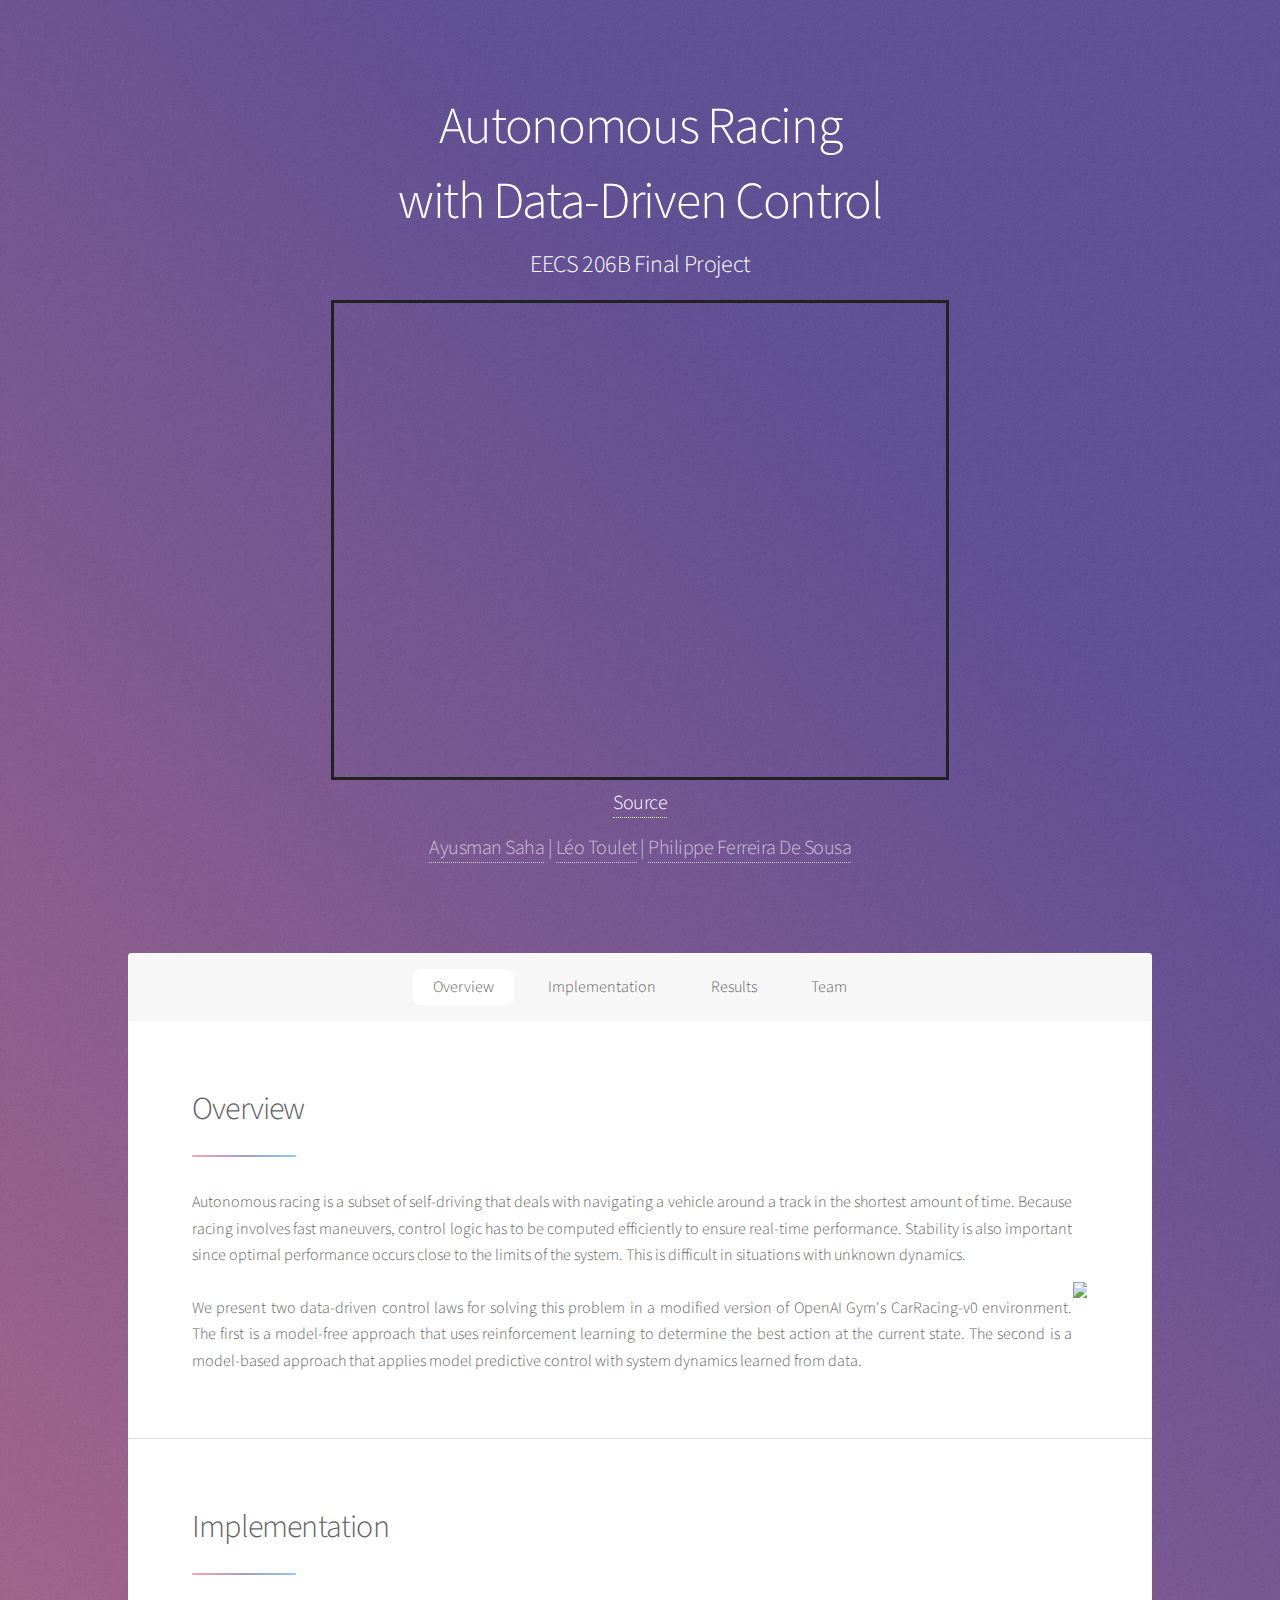
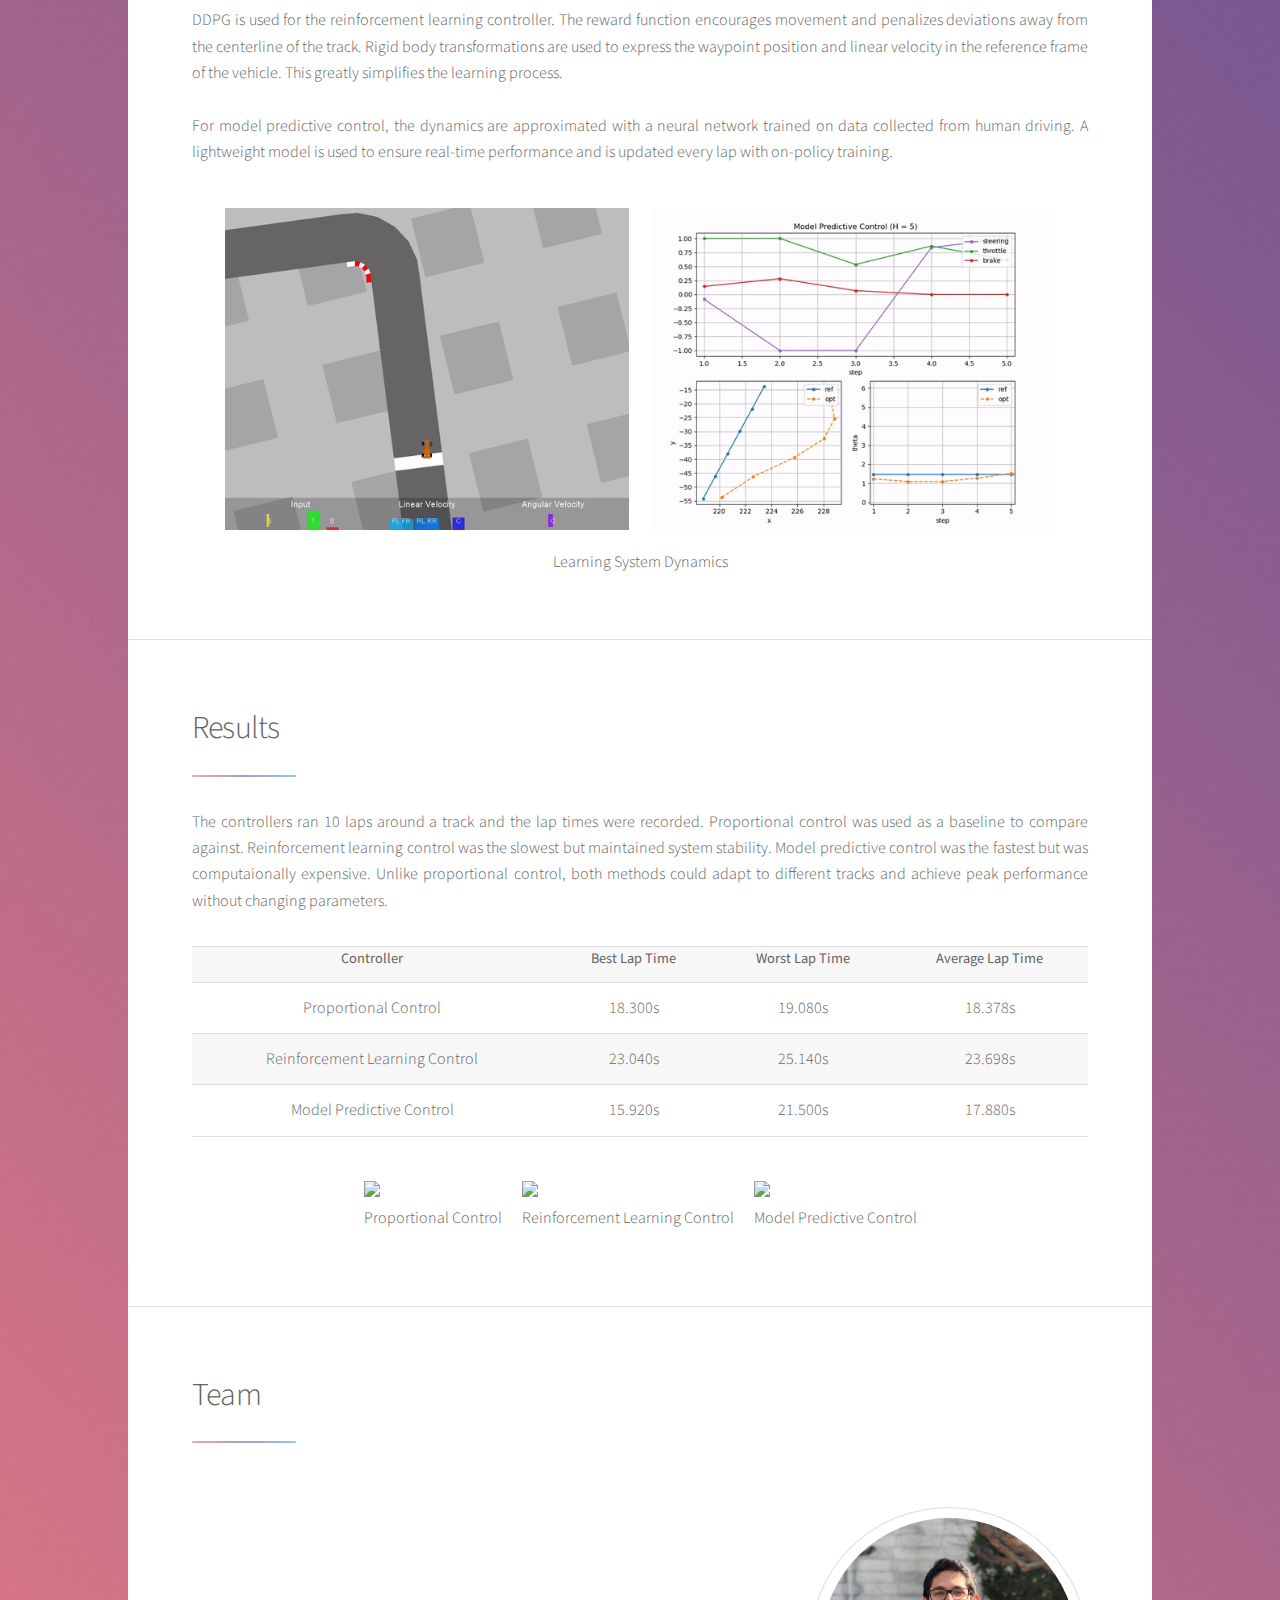
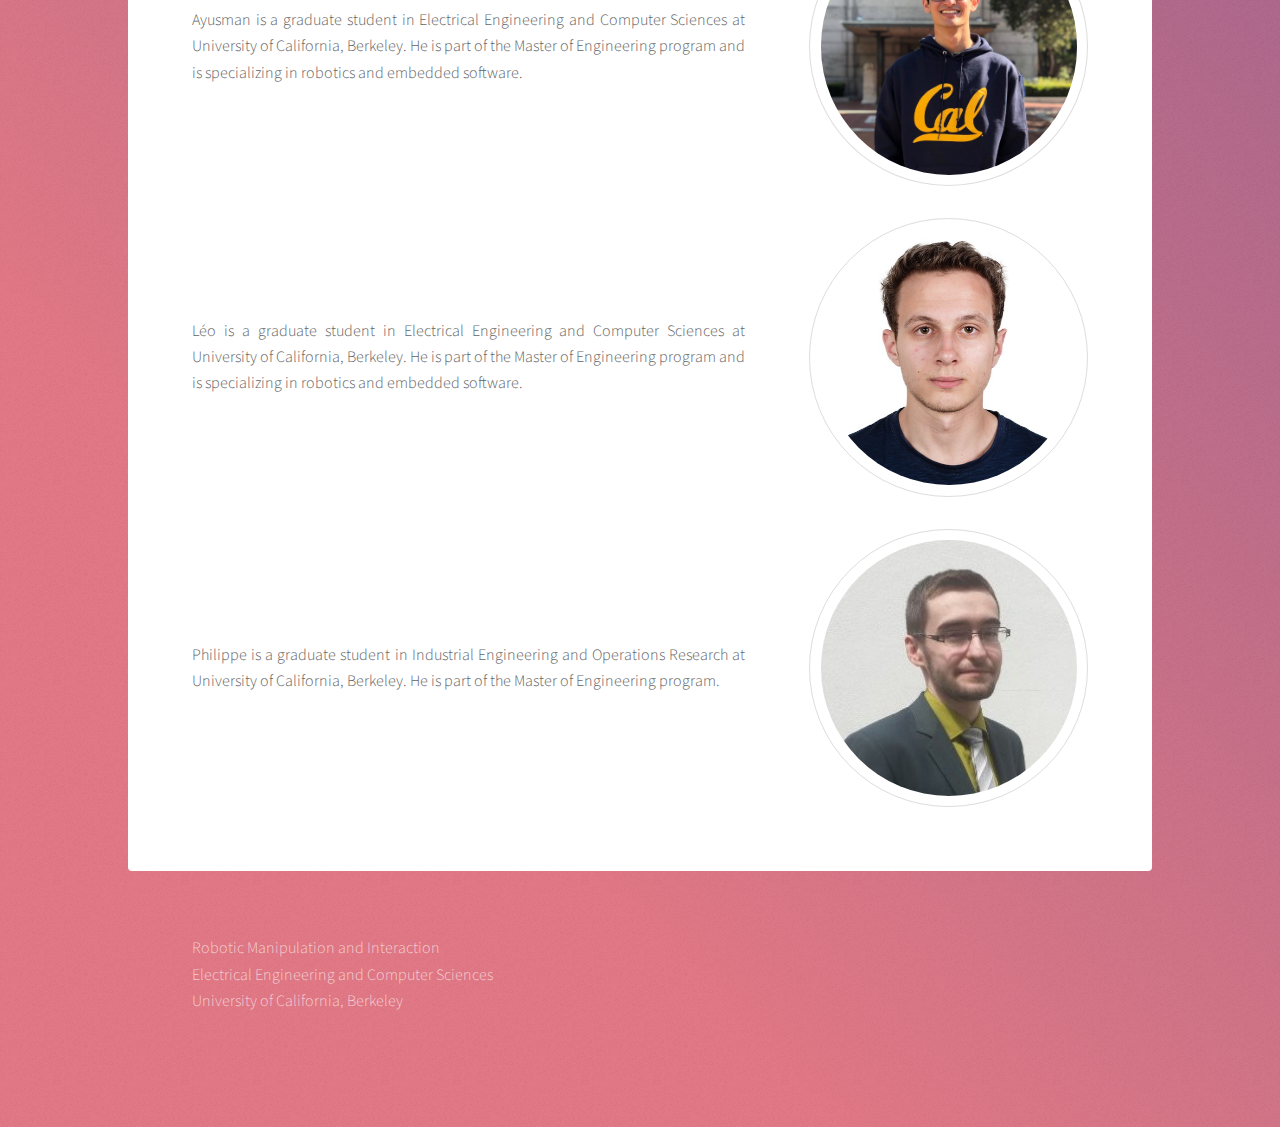
==== commit 4e0895f3: "added report content to website" ====
--- a/docs/index.html
+++ b/docs/index.html
@@ -34,6 +34,7 @@
                 </iframe>
 
                 <h3><a href="https://github.com/aysaha/racecar_control">Source</a></h3>
+
                 <p>
                     <a href="https://www.linkedin.com/in/ayusmansaha">Ayusman Saha</a> |
                     <a href="https://www.linkedin.com/in/leotoulet">Léo Toulet</a> |
@@ -47,7 +48,6 @@
                     <li><a href="#overview" class="active">Overview</a></li>
                     <li><a href="#implementation">Implementation</a></li>
                     <li><a href="#results">Results</a></li>
-                    <li><a href="#summary">Summary</a></li>
                     <li><a href="#team">Team</a></li>
                 </ul>
             </nav>
@@ -61,24 +61,28 @@
                             <header class="major">
                                 <h2>Overview</h2>
                             </header>
+
                             <p style="text-align: justify;">
                                 Autonomous racing is a subset of self-driving that deals with
                                 navigating a vehicle around a track in the shortest amount of time.
                                 Because racing involves fast maneuvers, control logic has to be
-                                computed efficiently to ensure real-time performance. Stability is
-                                also important since optimal performance occurs close to the limits
-                                of the system. This is difficult in situations with unknown 
-                                dynamics.</br></br>
+                                computed efficiently to ensure real-time performance.
+                                Stability is also important since optimal performance occurs close
+                                to the limits of the system.
+                                This is difficult in situations with unknown dynamics.
+
+                                </br></br>
 
                                 We present two data-driven control laws for solving this problem 
                                 in a modified version of OpenAI Gym's CarRacing-v0 environment.
                                 The first is a model-free approach that uses reinforcement learning
-                                to determine the best control input at a given state. The second is
-                                a model-based approach that applies model predictive control with
-                                learned system dynamics.
-                            </p>
-                        </div>
-                        <div style="display: flex; justify-content: flex-end">
+                                to determine the best action at the current state.
+                                The second is a model-based approach that applies model predictive
+                                control with system dynamics learned from data.
+                            </p>
+                        </div>
+
+                        <div style="display: flex; justify-content: center;">
                                 <img style="position:relative; top: 60px; width: 90%"
                                      src="res/human_control.gif"/>
                         </div>
@@ -91,13 +95,33 @@
                             <header class="major">
                                 <h2>Implementation</h2>
                             </header>
-                            <p style="text-align: justify;">
-                                TODO
-                            </p>
-                            <div style="display: flex; justify-content: center">
-                                <img style="width:30%;margin:0px 5px;" src="res/p_control.gif"/>
-                                <img style="width:30%;margin:0px 5px;" src="res/rl_control.gif"/>
-                                <img style="width:30%;margin:0px 5px;" src="res/mpc.gif"/>
+
+                            <p style="text-align: justify;">
+                                DDPG is used for the reinforcement learning controller.
+                                The reward function encourages movement and penalizes deviations
+                                away from the centerline of the track. Rigid body transformations
+                                are used to express the waypoint position and linear velocity
+                                in the reference frame of the vehicle. This greatly simplifies the
+                                learning process.
+
+                                </br></br>
+
+                                For model predictive control, the dynamics are approximated with a
+                                neural network trained on data collected from human driving. 
+                                A lightweight model is used to ensure real-time performance and is
+                                updated every lap with on-policy training.
+                            </p>
+
+                            <div style="display: flex; justify-content: center;">
+                                <figure style="width: 100%; text-align: center;">
+                                    <img style="width: 45%; margin: 10px 10px;"
+                                         src="res/training_car.gif"/>
+                                    <img style="width: 45%; margin: 10px 10px;"
+                                         src="res/training_graph.gif"/>
+                                    <figcaption style="text-align: center;">
+                                        Learning System Dynamics
+                                    </figcaption>
+                                </figure>
                             </div>
                         </div>
                     </div>
@@ -110,33 +134,76 @@
                             <header class="major">
                                 <h2>Results</h2>
                             </header>
-                            <p style="text-align: justify;">
-                                TODO
-                            </p>
-                            <div style="display: flex; justify-content: center">
-                                <img style="width:40%;margin:0px 10px;" src="res/training_car.gif"/>
-                                <img style="width:40%;margin:0px 10px;" src="res/training_graph.gif"/>
+
+                            <p style="text-align: justify;">
+                                The controllers ran 10 laps around a track and the lap times were
+                                recorded.
+                                Proportional control was used as a baseline to compare against.
+                                Reinforcement learning control was the slowest but maintained
+                                system stability.
+                                Model predictive control was the fastest but was computaionally 
+                                expensive.
+                                Unlike proportional control, both methods could adapt to different
+                                tracks and achieve peak performance without changing parameters.
+                            </p>
+
+                            <table style="width:100%; text-align: center;">
+                                <tr>
+                                    <th style="text-align: center;">Controller</th>
+                                    <th style="text-align: center;">Best Lap Time</th>
+                                    <th style="text-align: center;">Worst Lap Time</th>
+                                    <th style="text-align: center;">Average Lap Time</th>
+                                </tr>
+
+                                <tr>
+                                    <td>Proportional Control</td>
+                                    <td>18.300s</td>
+                                    <td>19.080s</td>
+                                    <td>18.378s</td>
+                                </tr>
+
+                                <tr>
+                                    <td>Reinforcement Learning Control</td>
+                                    <td>23.040s</td>
+                                    <td>25.140s</td>
+                                    <td>23.698s</td>
+                                </tr>
+
+                                <tr>
+                                    <td>Model Predictive Control</td>
+                                    <td>15.920s</td>
+                                    <td>21.500s</td>
+                                    <td>17.880s</td>
+                                </tr>
+                            </table>
+
+                            <div style="display: flex; justify-content: center;">
+                                <figure style="margin: 10px 10px;">
+                                    <img style="width: 100%;" src="res/p_control.gif"/>
+                                    <figcaption style="text-align: center;">
+                                        Proportional Control
+                                    </figcaption>
+                                </figure>
+
+                                <figure style="margin: 10px 10px;">
+                                    <img style="width: 100%;" src="res/rl_control.gif"/>
+                                    <figcaption style="text-align: center;">
+                                        Reinforcement Learning Control
+                                    </figcaption>
+                                </figure>
+
+                                <figure style="margin: 10px 10px;">
+                                    <img style="width: 100%;" src="res/mpc.gif"/>
+                                    <figcaption style="text-align: center;">
+                                        Model Predictive Control
+                                    </figcaption>
+                                </figure>
                             </div>
                         </div>
                     </div>
                 </section>
 
-                <!-- Summary -->
-                <section id="summary" class="main">
-                    <div class="spotlight">
-                        <div class="content">
-                            <header class="major">
-                                <h2>Summary</h2>
-                            </header>
-                            <p style="text-align: justify;">
-                                TODO
-                            </p>
-                        </div>
-                    </div>
-                </section>
-
                 <!-- Team -->
-
                 <section id="team" class="main">
                     <div class="spotlight">
                         <div class="content">
@@ -149,7 +216,10 @@
                     <div class="spotlight">
                         <div class="content">
                             <p style="text-align: justify;">
-                                Ayusman is ...
+                                Ayusman is a graduate student in Electrical Engineering
+                                and Computer Sciences at University of California, 
+                                Berkeley. He is part of the Master of Engineering program and is
+                                specializing in robotics and embedded software.
                             </p>
                         </div>
                         <span class="image"><img src="res/ayusman.jpg"/></span>
@@ -158,7 +228,10 @@
                     <div class="spotlight">
                         <div class="content">
                             <p style="text-align: justify;">
-                                Léo is ...
+                                Léo is a graduate student in Electrical Engineering
+                                and Computer Sciences at University of California, 
+                                Berkeley. He is part of the Master of Engineering program and is
+                                specializing in robotics and embedded software.
                             </p>
                         </div>
                         <span class="image"><img src="res/leo.jpg"/></span>
@@ -167,7 +240,9 @@
                     <div class="spotlight">
                         <div class="content">
                             <p style="text-align: justify;">
-                                Philippe is ...
+                                Philippe is a graduate student in Industrial Engineering and
+                                Operations Research at University of California, 
+                                Berkeley. He is part of the Master of Engineering program.
                             </p>
                         </div>
                         <span class="image"><img src="res/philippe.jpg"/></span>
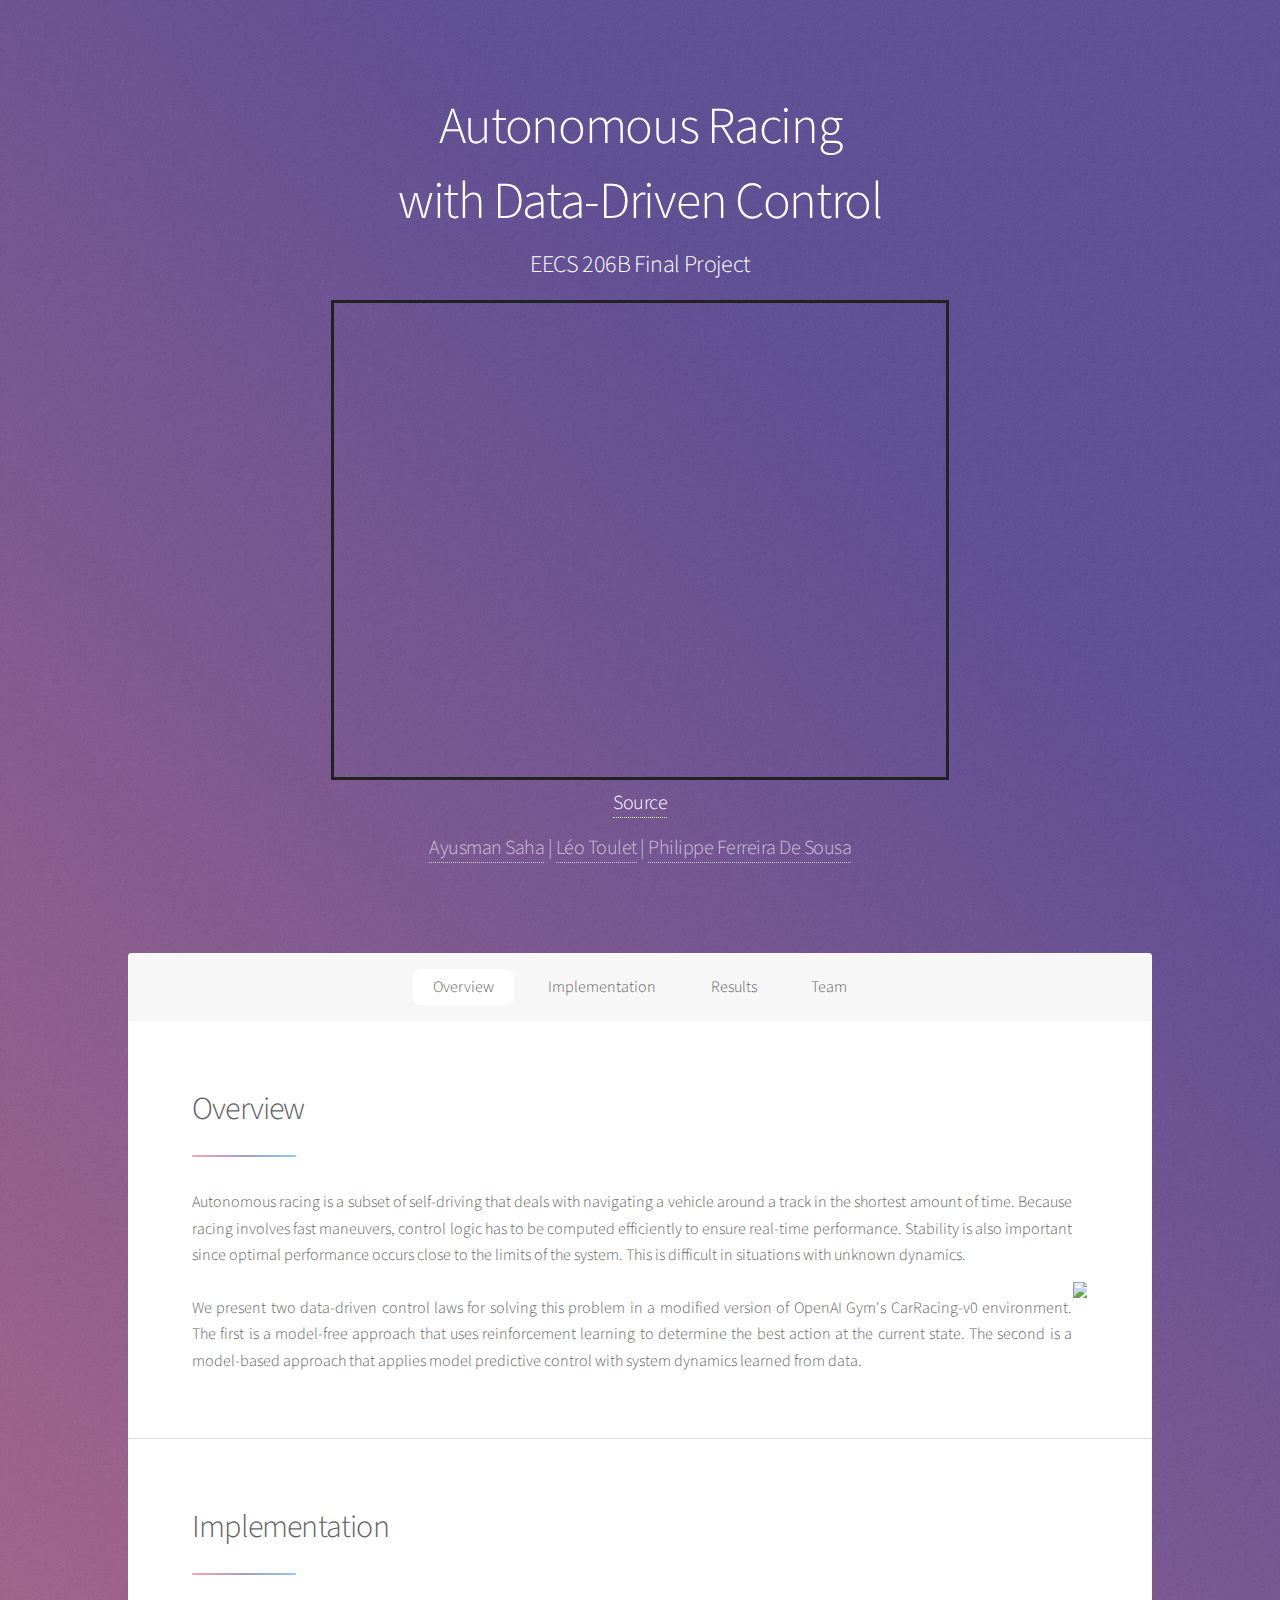
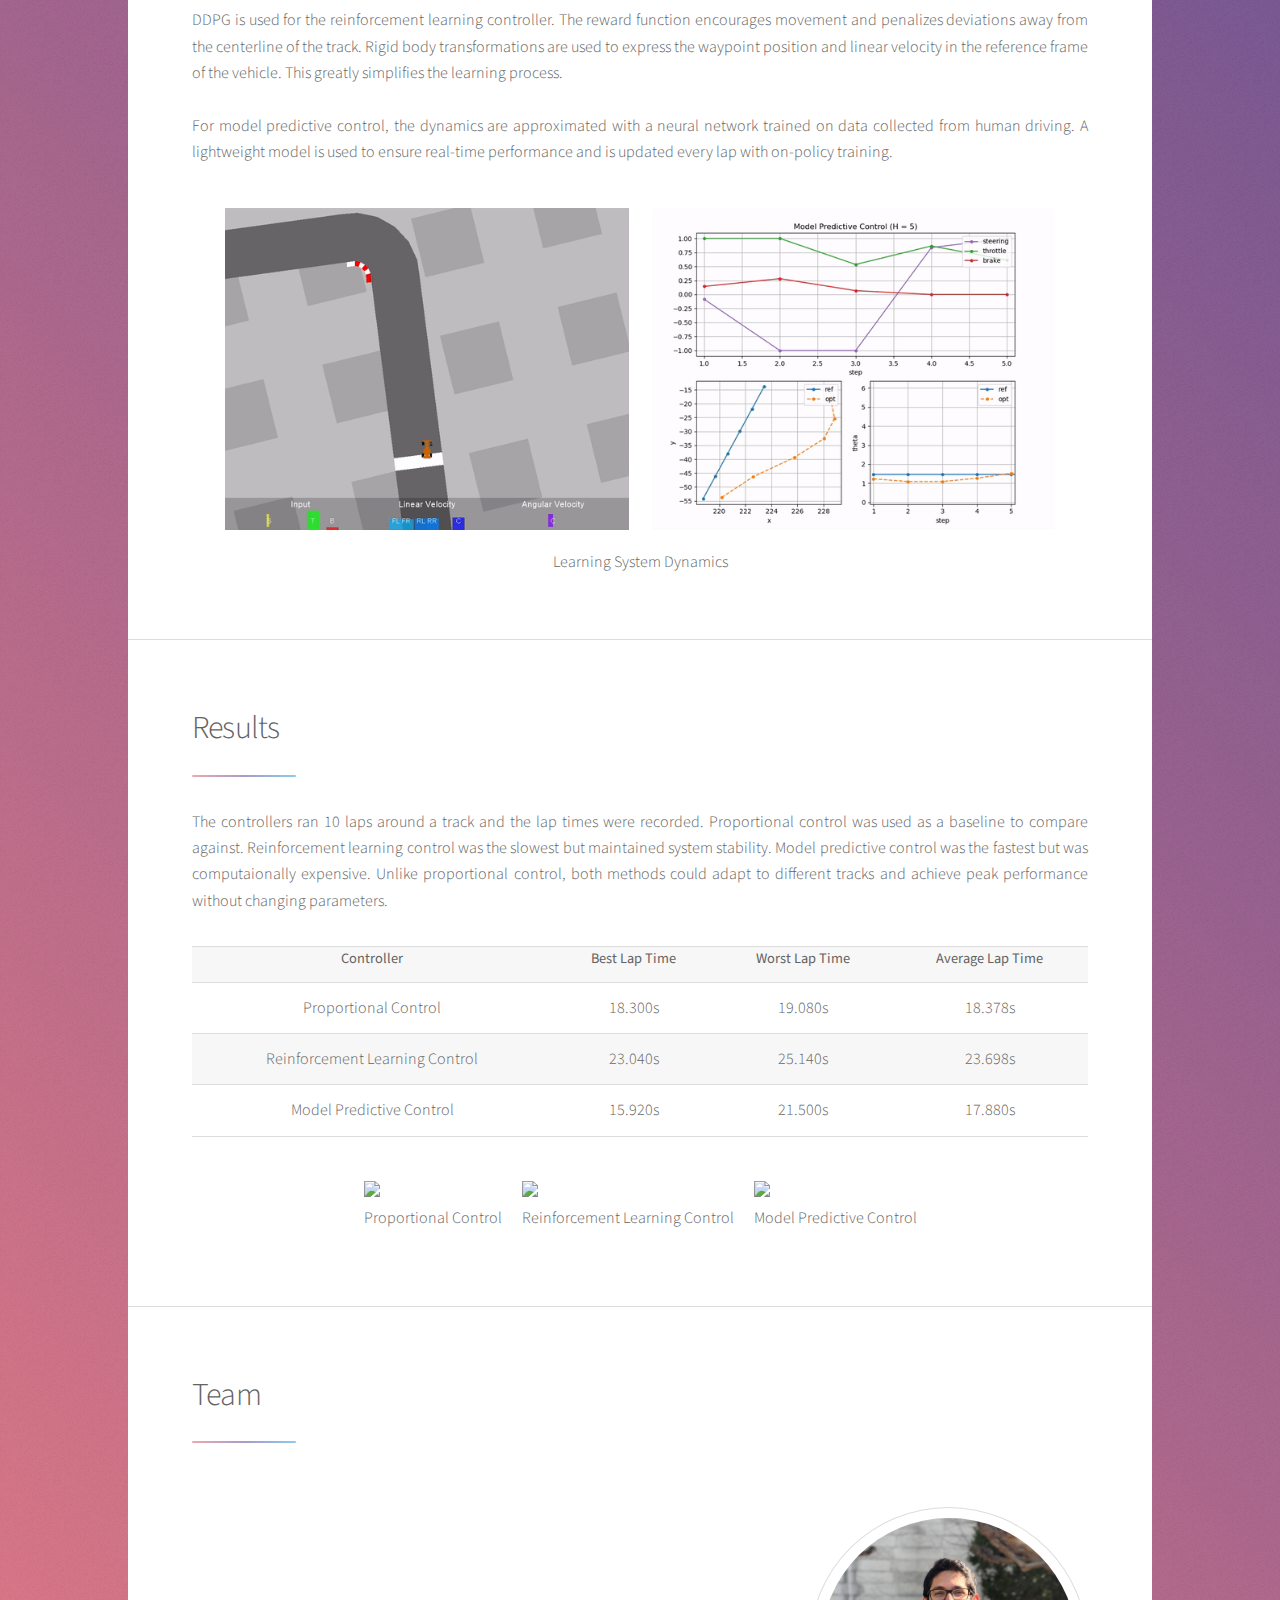
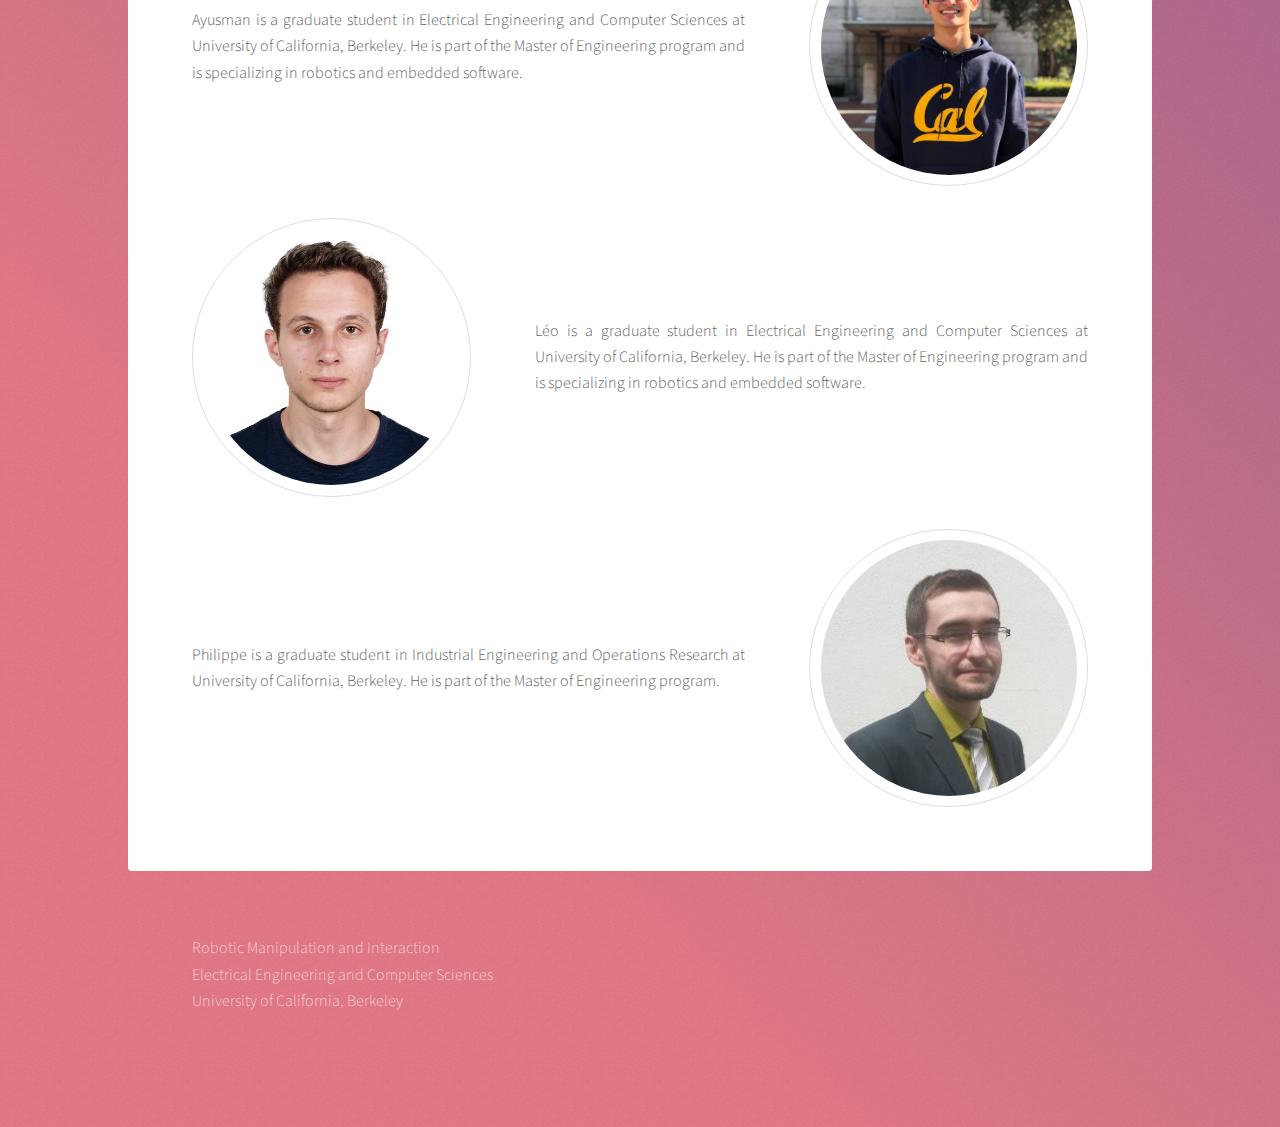
==== commit f9b82b62: "team section" ====
--- a/docs/index.html
+++ b/docs/index.html
@@ -226,6 +226,7 @@
                     </div>
 
                     <div class="spotlight">
+                        <span class="image left-image"><img src="res/leo.jpg"/></span>
                         <div class="content">
                             <p style="text-align: justify;">
                                 Léo is a graduate student in Electrical Engineering
@@ -234,7 +235,6 @@
                                 specializing in robotics and embedded software.
                             </p>
                         </div>
-                        <span class="image"><img src="res/leo.jpg"/></span>
                     </div>
 
                     <div class="spotlight">
--- a/docs/assets/css/custom.css
+++ b/docs/assets/css/custom.css
@@ -5,3 +5,8 @@
 .youtube {
     border: 3px solid #222222;
 }
+
+.left-image {
+    margin-left: 0 !important;
+    margin-right: 4em;
+}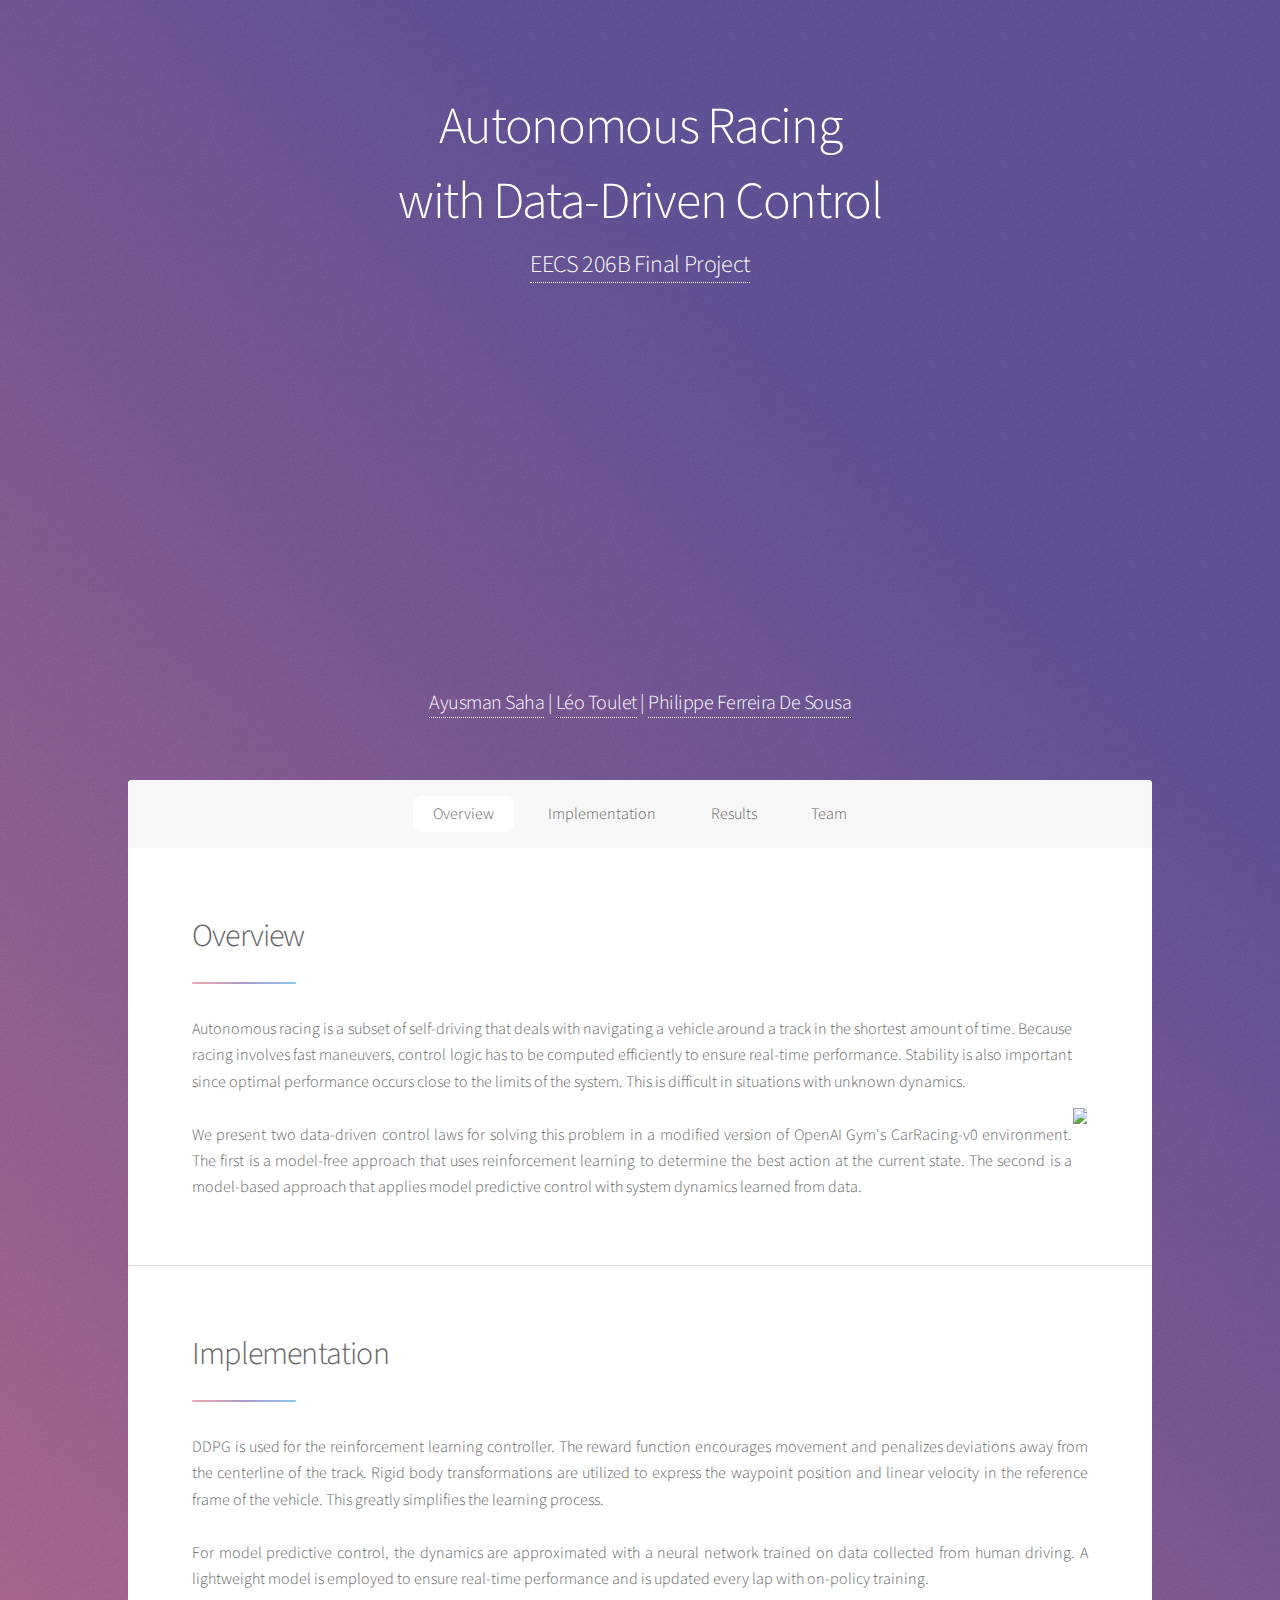
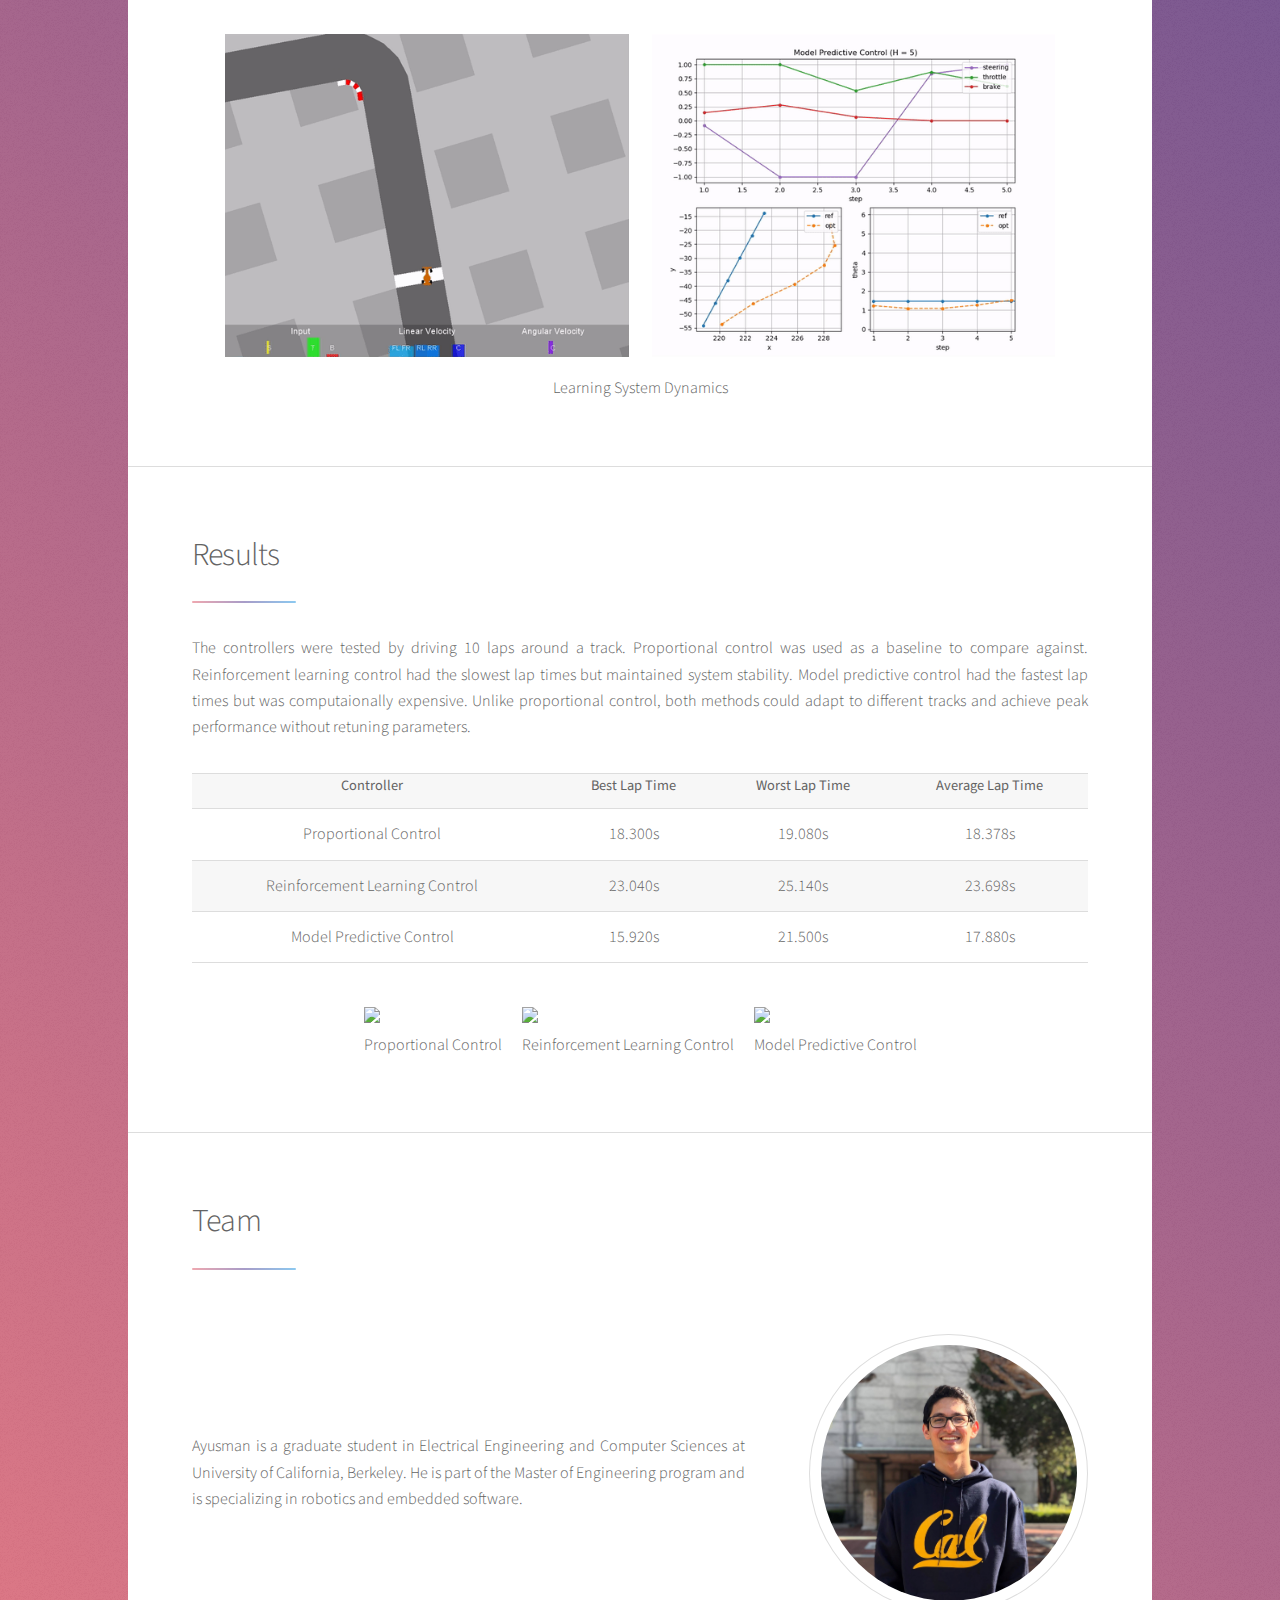
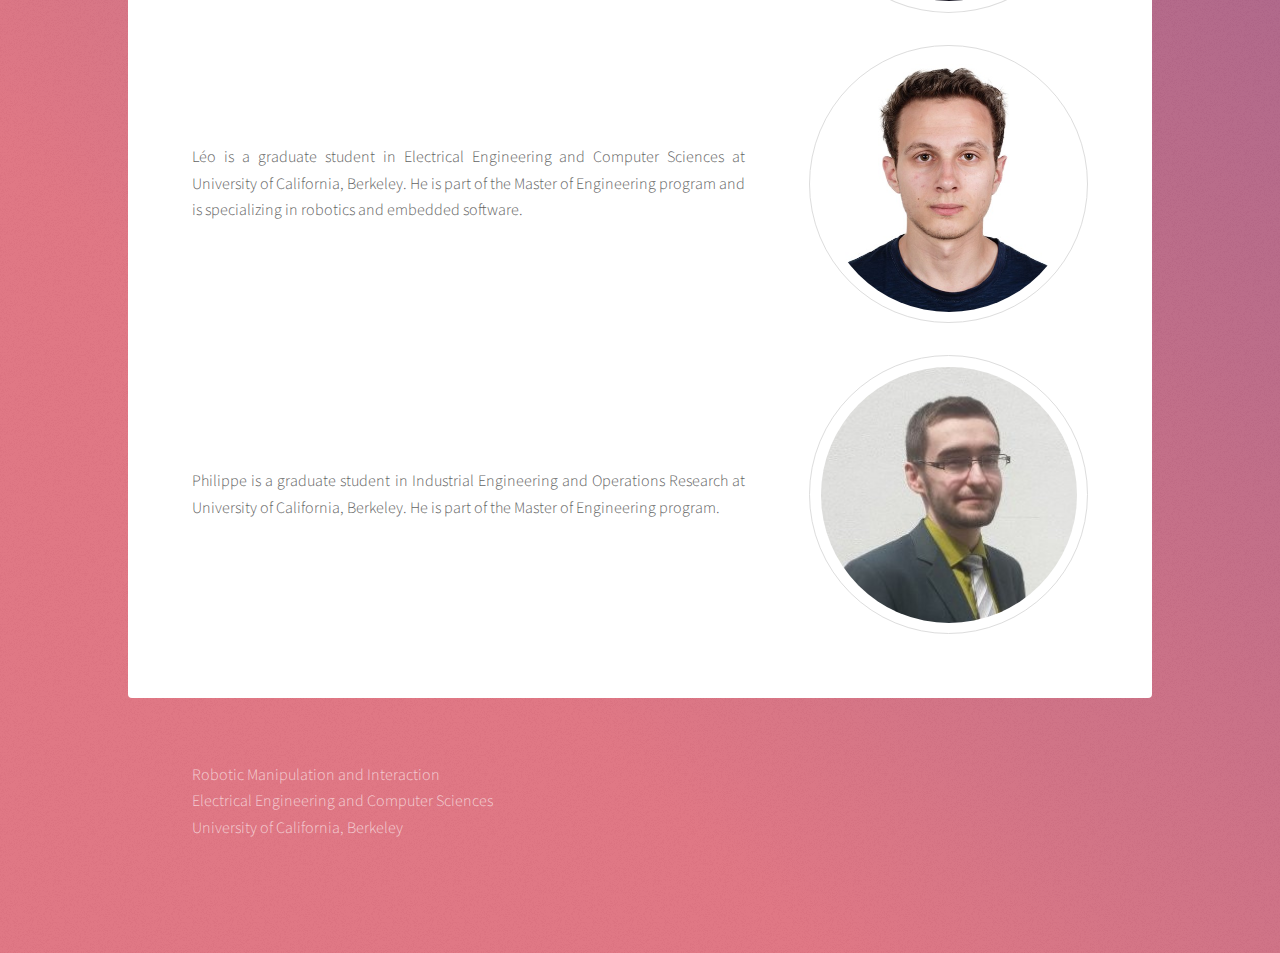
==== commit e57d7033: "maintain aspect ratio for video" ====
--- a/docs/index.html
+++ b/docs/index.html
@@ -12,7 +12,7 @@
         <link rel="stylesheet" href="assets/css/main.css" />
         <link rel="stylesheet" href="assets/css/custom.css" />
         <noscript><link rel="stylesheet" href="assets/css/noscript.css" /></noscript>
-        <link rel="shortcut icon" type="image/png" href="assets/css/images/Seal_of_University_of_California,_Berkeley.png"/>
+        <link rel="shortcut icon" type="image/png" href="res/icon.png"/>
     </head>
     <body class="is-preload">
 
@@ -22,24 +22,23 @@
             <header id="header" class="alt">
                 <h1>Autonomous Racing</h1>
                 <h1>with Data-Driven Control</h1>
-                <h2>EECS 206B Final Project</h2>
-
-                <iframe class="youtube"
-                        src="https://www.youtube.com/embed/46xs_KCOxsg"
-                        width="69%"
-                        height="480"
-                        frameborder="0"
-                        allow="accelerometer; autoplay; encrypted-media; gyroscope; picture-in-picture"
-                        allowfullscreen>
-                </iframe>
-
-                <h3><a href="https://github.com/aysaha/racecar_control">Source</a></h3>
-
-                <p>
+                <h2>
+                    <a href="https://github.com/aysaha/racecar_control">EECS 206B Final Project</a>
+                </h2>
+
+                <div class="aspect-ratio">
+                    <iframe src="https://www.youtube.com/embed/46xs_KCOxsg"
+                            frameborder="0"
+                            allow="accelerometer; autoplay; encrypted-media; gyroscope; picture-in-picture"
+                            allowfullscreen>
+                    </iframe>
+                </div>
+
+                <h3>
                     <a href="https://www.linkedin.com/in/ayusmansaha">Ayusman Saha</a> |
                     <a href="https://www.linkedin.com/in/leotoulet">Léo Toulet</a> |
                     <a href="https://fdesousa.fr">Philippe Ferreira De Sousa</a>
-                </p>
+                </h3>
             </header>
 
             <!-- Nav -->
@@ -63,22 +62,12 @@
                             </header>
 
                             <p style="text-align: justify;">
-                                Autonomous racing is a subset of self-driving that deals with
-                                navigating a vehicle around a track in the shortest amount of time.
-                                Because racing involves fast maneuvers, control logic has to be
-                                computed efficiently to ensure real-time performance.
-                                Stability is also important since optimal performance occurs close
-                                to the limits of the system.
-                                This is difficult in situations with unknown dynamics.
+                                Autonomous racing is a subset of self-driving that deals with navigating a vehicle around a track in the shortest amount of time. Because racing involves fast maneuvers, control logic has to be computed efficiently to ensure real-time performance. Stability is also important since optimal performance occurs close
+                                to the limits of the system. This is difficult in situations with unknown dynamics.
 
                                 </br></br>
 
-                                We present two data-driven control laws for solving this problem 
-                                in a modified version of OpenAI Gym's CarRacing-v0 environment.
-                                The first is a model-free approach that uses reinforcement learning
-                                to determine the best action at the current state.
-                                The second is a model-based approach that applies model predictive
-                                control with system dynamics learned from data.
+                                We present two data-driven control laws for solving this problem in a modified version of OpenAI Gym's CarRacing-v0 environment. The first is a model-free approach that uses reinforcement learning to determine the best action at the current state. The second is a model-based approach that applies model predictive control with system dynamics learned from data.
                             </p>
                         </div>
 
@@ -97,19 +86,11 @@
                             </header>
 
                             <p style="text-align: justify;">
-                                DDPG is used for the reinforcement learning controller.
-                                The reward function encourages movement and penalizes deviations
-                                away from the centerline of the track. Rigid body transformations
-                                are used to express the waypoint position and linear velocity
-                                in the reference frame of the vehicle. This greatly simplifies the
-                                learning process.
+                                DDPG is used for the reinforcement learning controller. The reward function encourages movement and penalizes deviations away from the centerline of the track. Rigid body transformations are utilized to express the waypoint position and linear velocity in the reference frame of the vehicle. This greatly simplifies the learning process.
 
                                 </br></br>
 
-                                For model predictive control, the dynamics are approximated with a
-                                neural network trained on data collected from human driving. 
-                                A lightweight model is used to ensure real-time performance and is
-                                updated every lap with on-policy training.
+                                For model predictive control, the dynamics are approximated with a neural network trained on data collected from human driving. A lightweight model is employed to ensure real-time performance and is updated every lap with on-policy training.
                             </p>
 
                             <div style="display: flex; justify-content: center;">
@@ -136,15 +117,7 @@
                             </header>
 
                             <p style="text-align: justify;">
-                                The controllers ran 10 laps around a track and the lap times were
-                                recorded.
-                                Proportional control was used as a baseline to compare against.
-                                Reinforcement learning control was the slowest but maintained
-                                system stability.
-                                Model predictive control was the fastest but was computaionally 
-                                expensive.
-                                Unlike proportional control, both methods could adapt to different
-                                tracks and achieve peak performance without changing parameters.
+                                The controllers were tested by driving 10 laps around a track. Proportional control was used as a baseline to compare against. Reinforcement learning control had the slowest lap times but maintained system stability. Model predictive control had the fastest lap times but was computaionally expensive. Unlike proportional control, both methods could adapt to different tracks and achieve peak performance without retuning parameters.
                             </p>
 
                             <table style="width:100%; text-align: center;">
@@ -226,7 +199,6 @@
                     </div>
 
                     <div class="spotlight">
-                        <span class="image left-image"><img src="res/leo.jpg"/></span>
                         <div class="content">
                             <p style="text-align: justify;">
                                 Léo is a graduate student in Electrical Engineering
@@ -235,6 +207,7 @@
                                 specializing in robotics and embedded software.
                             </p>
                         </div>
+                        <span class="image"><img src="res/leo.jpg"/></span>
                     </div>
 
                     <div class="spotlight">
--- a/docs/assets/css/custom.css
+++ b/docs/assets/css/custom.css
@@ -1,12 +1,18 @@
 code {
     padding: 0.05em 0.65em;
 }
-
-.youtube {
-    border: 3px solid #222222;
+.aspect-ratio {
+    margin: 10px auto 10px auto;
+    position: relative;
+    width: 75%;
+    height: 0;
+    padding-bottom: 42.1875%;
 }
 
-.left-image {
-    margin-left: 0 !important;
-    margin-right: 4em;
+.aspect-ratio iframe {
+    position: absolute;
+    width: 100%;
+    height: 100%;
+    top: 0;
+    left: 0;
 }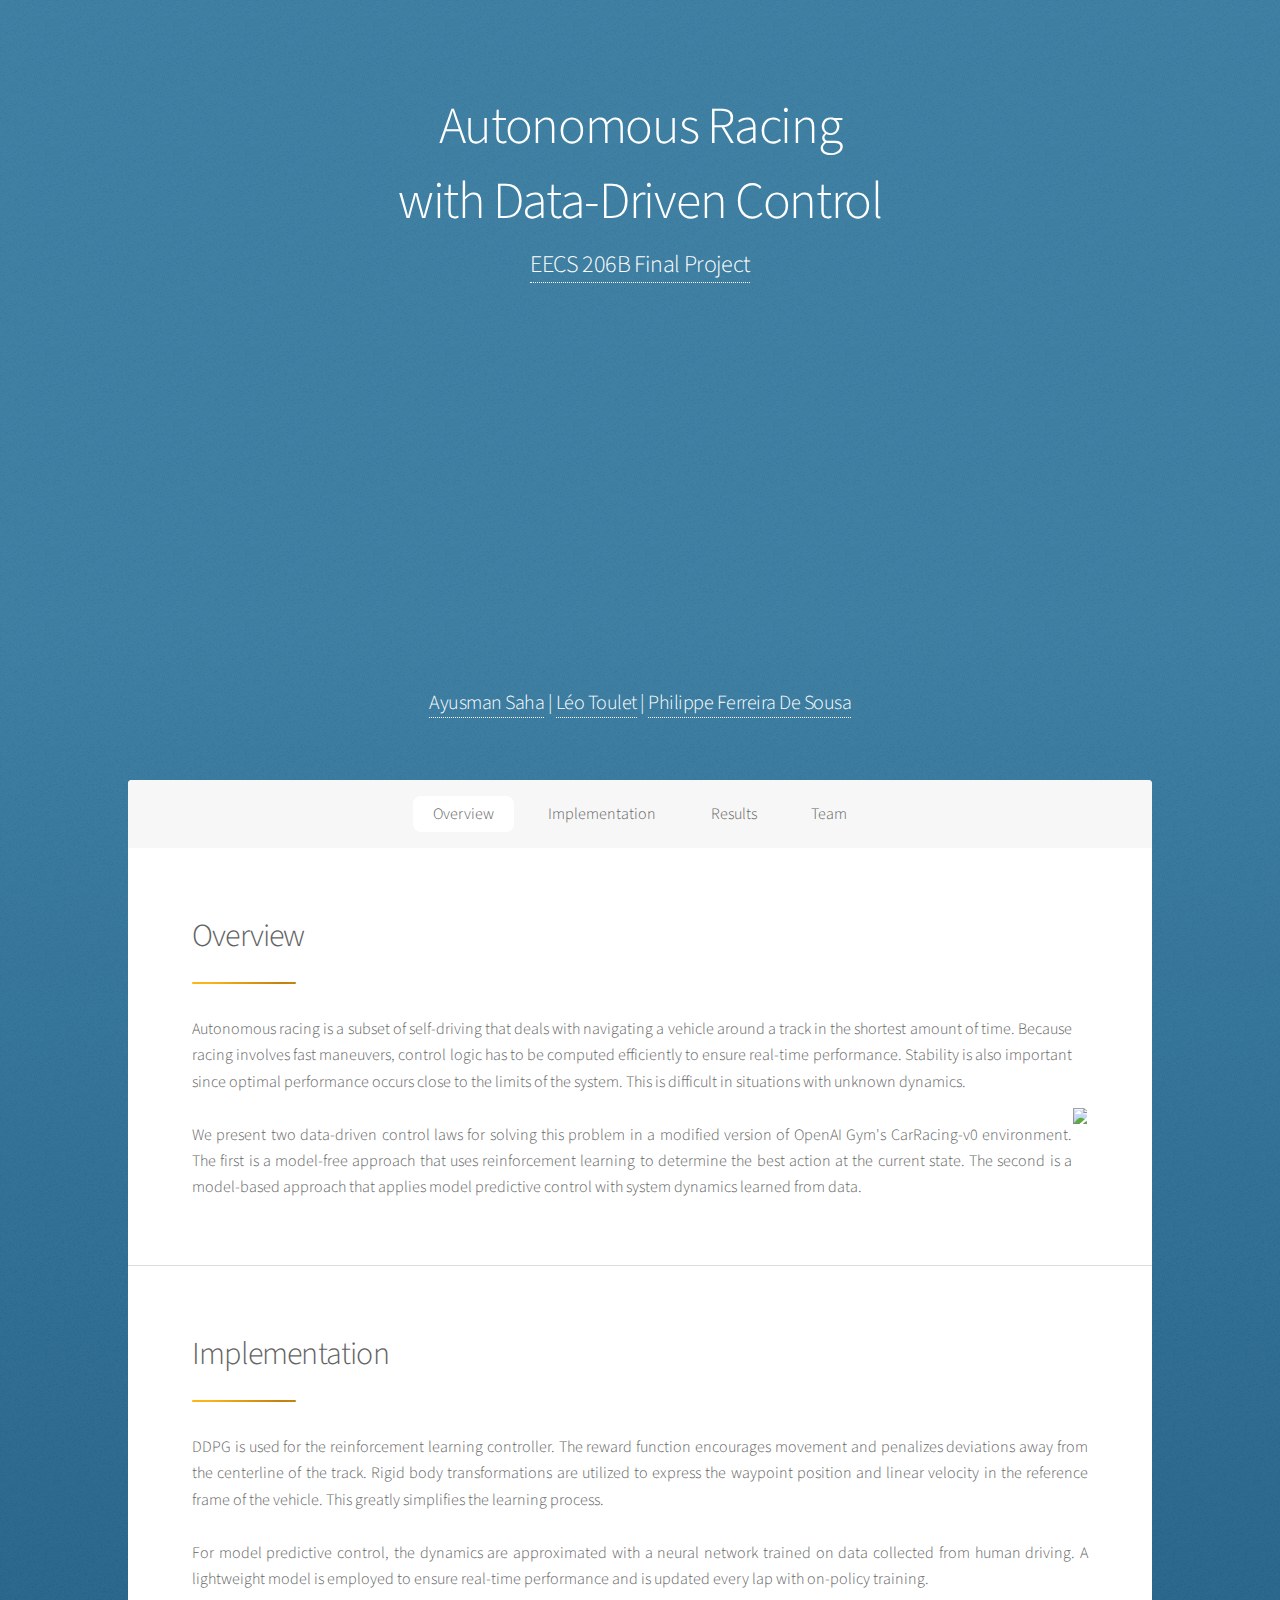
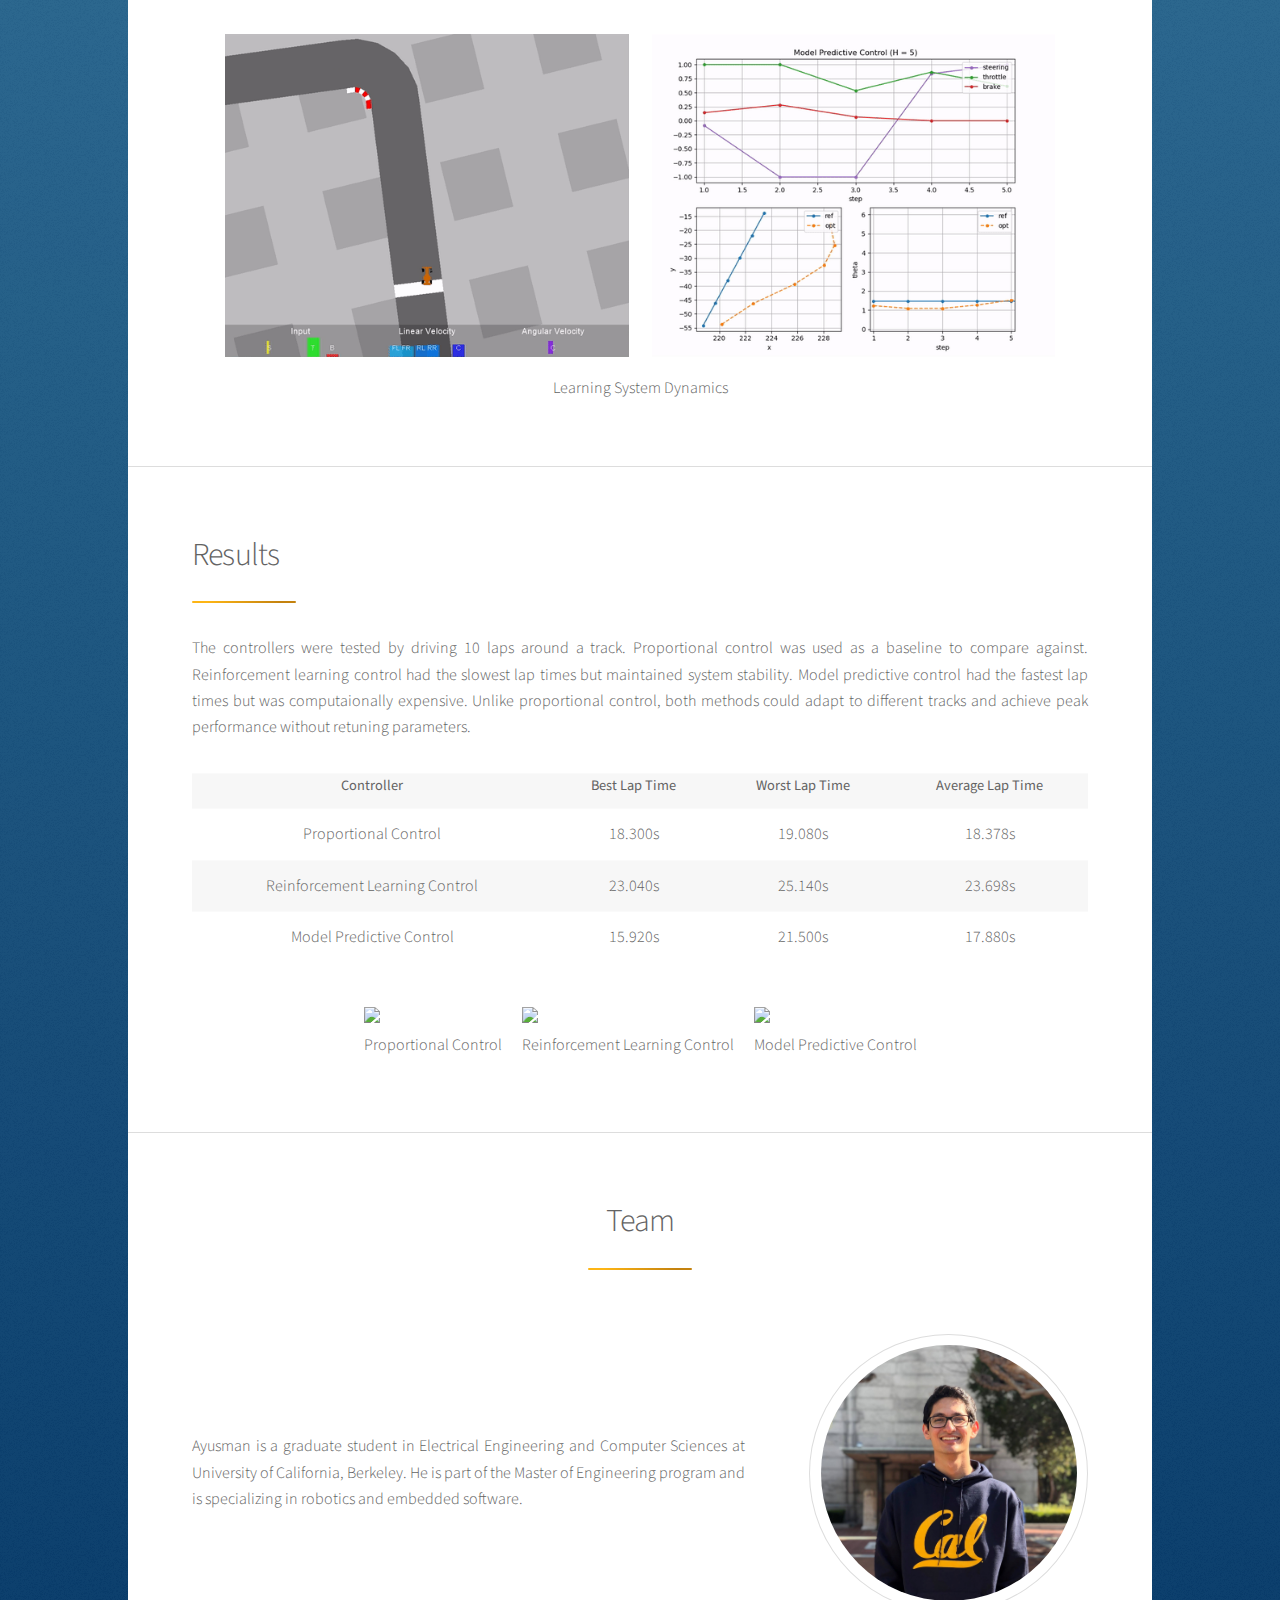
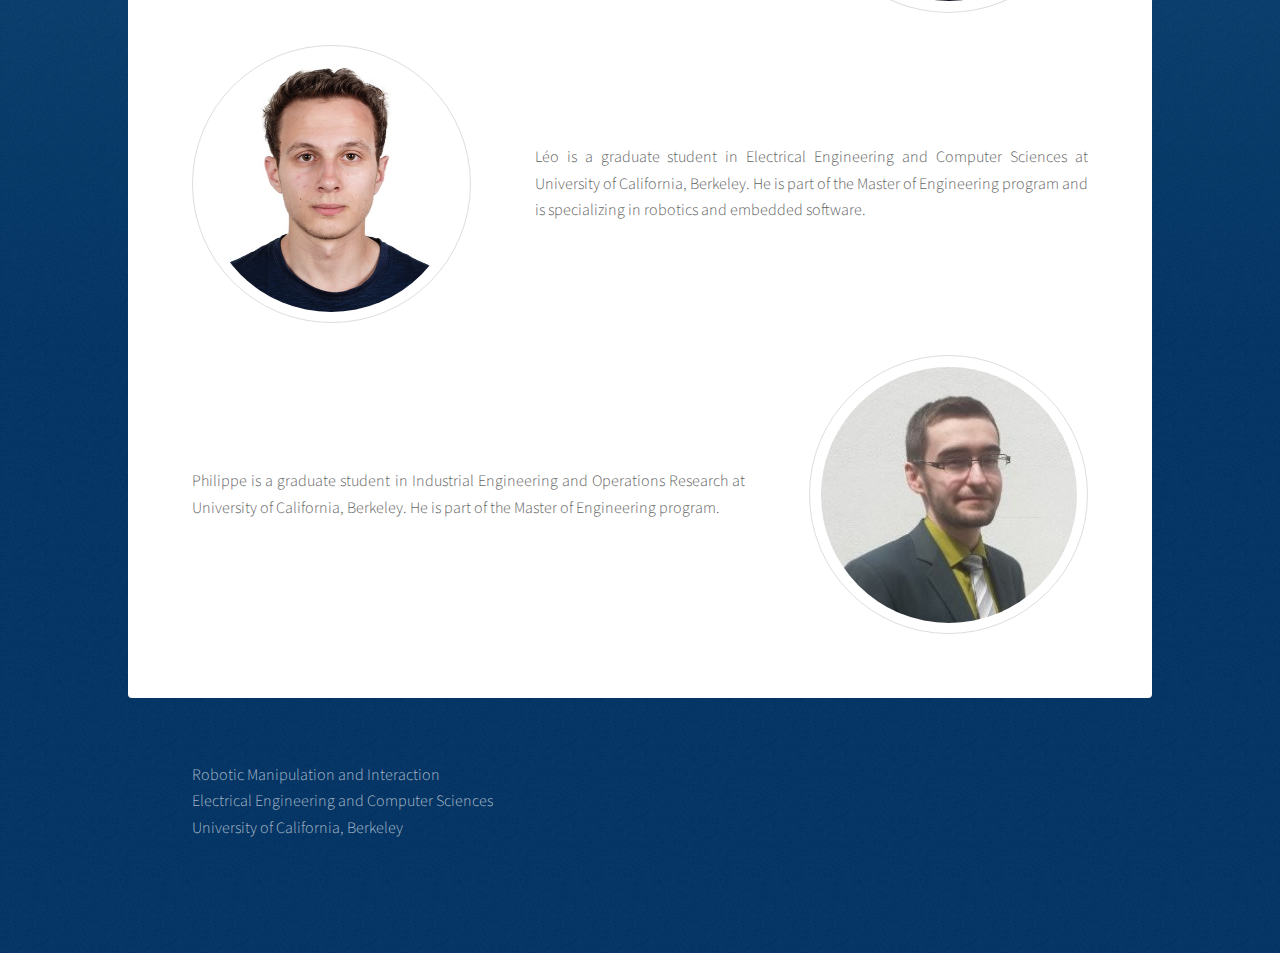
==== commit f61180b5: "changing color scheme" ====
--- a/docs/index.html
+++ b/docs/index.html
@@ -177,7 +177,7 @@
                 </section>
 
                 <!-- Team -->
-                <section id="team" class="main">
+                <section id="team" class="main special">
                     <div class="spotlight">
                         <div class="content">
                             <header class="major">
@@ -195,10 +195,17 @@
                                 specializing in robotics and embedded software.
                             </p>
                         </div>
-                        <span class="image"><img src="res/ayusman.jpg"/></span>
-                    </div>
-
-                    <div class="spotlight">
+
+                        <span class="image">
+                            <img src="res/ayusman.jpg"/>
+                        </span>
+                    </div>
+
+                    <div class="spotlight">
+                        <span class="image left-image">
+                            <img src="res/leo.jpg"/>
+                        </span>
+
                         <div class="content">
                             <p style="text-align: justify;">
                                 Léo is a graduate student in Electrical Engineering
@@ -207,7 +214,6 @@
                                 specializing in robotics and embedded software.
                             </p>
                         </div>
-                        <span class="image"><img src="res/leo.jpg"/></span>
                     </div>
 
                     <div class="spotlight">
@@ -218,7 +224,10 @@
                                 Berkeley. He is part of the Master of Engineering program.
                             </p>
                         </div>
-                        <span class="image"><img src="res/philippe.jpg"/></span>
+
+                        <span class="image">
+                            <img src="res/philippe.jpg"/>
+                        </span>
                     </div>
                 </section>
             </div>
--- a/docs/assets/css/main.css
+++ b/docs/assets/css/main.css
@@ -100,10 +100,10 @@
 
 	body {
 		background-color: #935d8c;
-		background-image: url("images/overlay.png"), -moz-linear-gradient(45deg, #e37682 15%, #5f4d93 85%);
-		background-image: url("images/overlay.png"), -webkit-linear-gradient(45deg, #e37682 15%, #5f4d93 85%);
-		background-image: url("images/overlay.png"), -ms-linear-gradient(45deg, #e37682 15%, #5f4d93 85%);
-		background-image: url("images/overlay.png"), linear-gradient(45deg, #e37682 15%, #5f4d93 85%);
+		background-image: url("images/overlay.png"), -moz-linear-gradient(0deg, #003262 15%, #3B7EA1 85%);
+		background-image: url("images/overlay.png"), -webkit-linear-gradient(0deg, #003262 15%, #3B7EA1 85%);
+		background-image: url("images/overlay.png"), -ms-linear-gradient(0deg, #003262 15%, #3B7EA1 85%);
+		background-image: url("images/overlay.png"), linear-gradient(0deg, #003262 15%, #3B7EA1 85%);
 	}
 
 		body.is-preload *, body.is-preload *:before, body.is-preload *:after {
@@ -3546,11 +3546,12 @@
 
 		#main header.major h2:after {
 			background-color: #dddddd;
-			background-image: -moz-linear-gradient(90deg, #efa8b0, #a89cc8, #8cc9f0);
-			background-image: -webkit-linear-gradient(90deg, #efa8b0, #a89cc8, #8cc9f0);
-			background-image: -ms-linear-gradient(90deg, #efa8b0, #a89cc8, #8cc9f0);
-			background-image: linear-gradient(90deg, #efa8b0, #a89cc8, #8cc9f0);
-		}
+			background-image: -moz-linear-gradient(90deg, #FDB515 15%, #C4820E 85%);
+			background-image: -webkit-linear-gradient(90deg, #FDB515 15%, #C4820E 85%);
+			background-image: linear-gradient(90deg, #FDB515 15%, #C4820E 85%);
+		}
+				background-color: #935d8c;
+		
 
 		#main table tbody tr {
 			border-color: #dddddd;
--- a/docs/assets/css/custom.css
+++ b/docs/assets/css/custom.css
@@ -15,4 +15,9 @@
     height: 100%;
     top: 0;
     left: 0;
-}+}
+
+.left-image {
+    margin-left: 0 !important;
+    margin-right: 4em;
+}
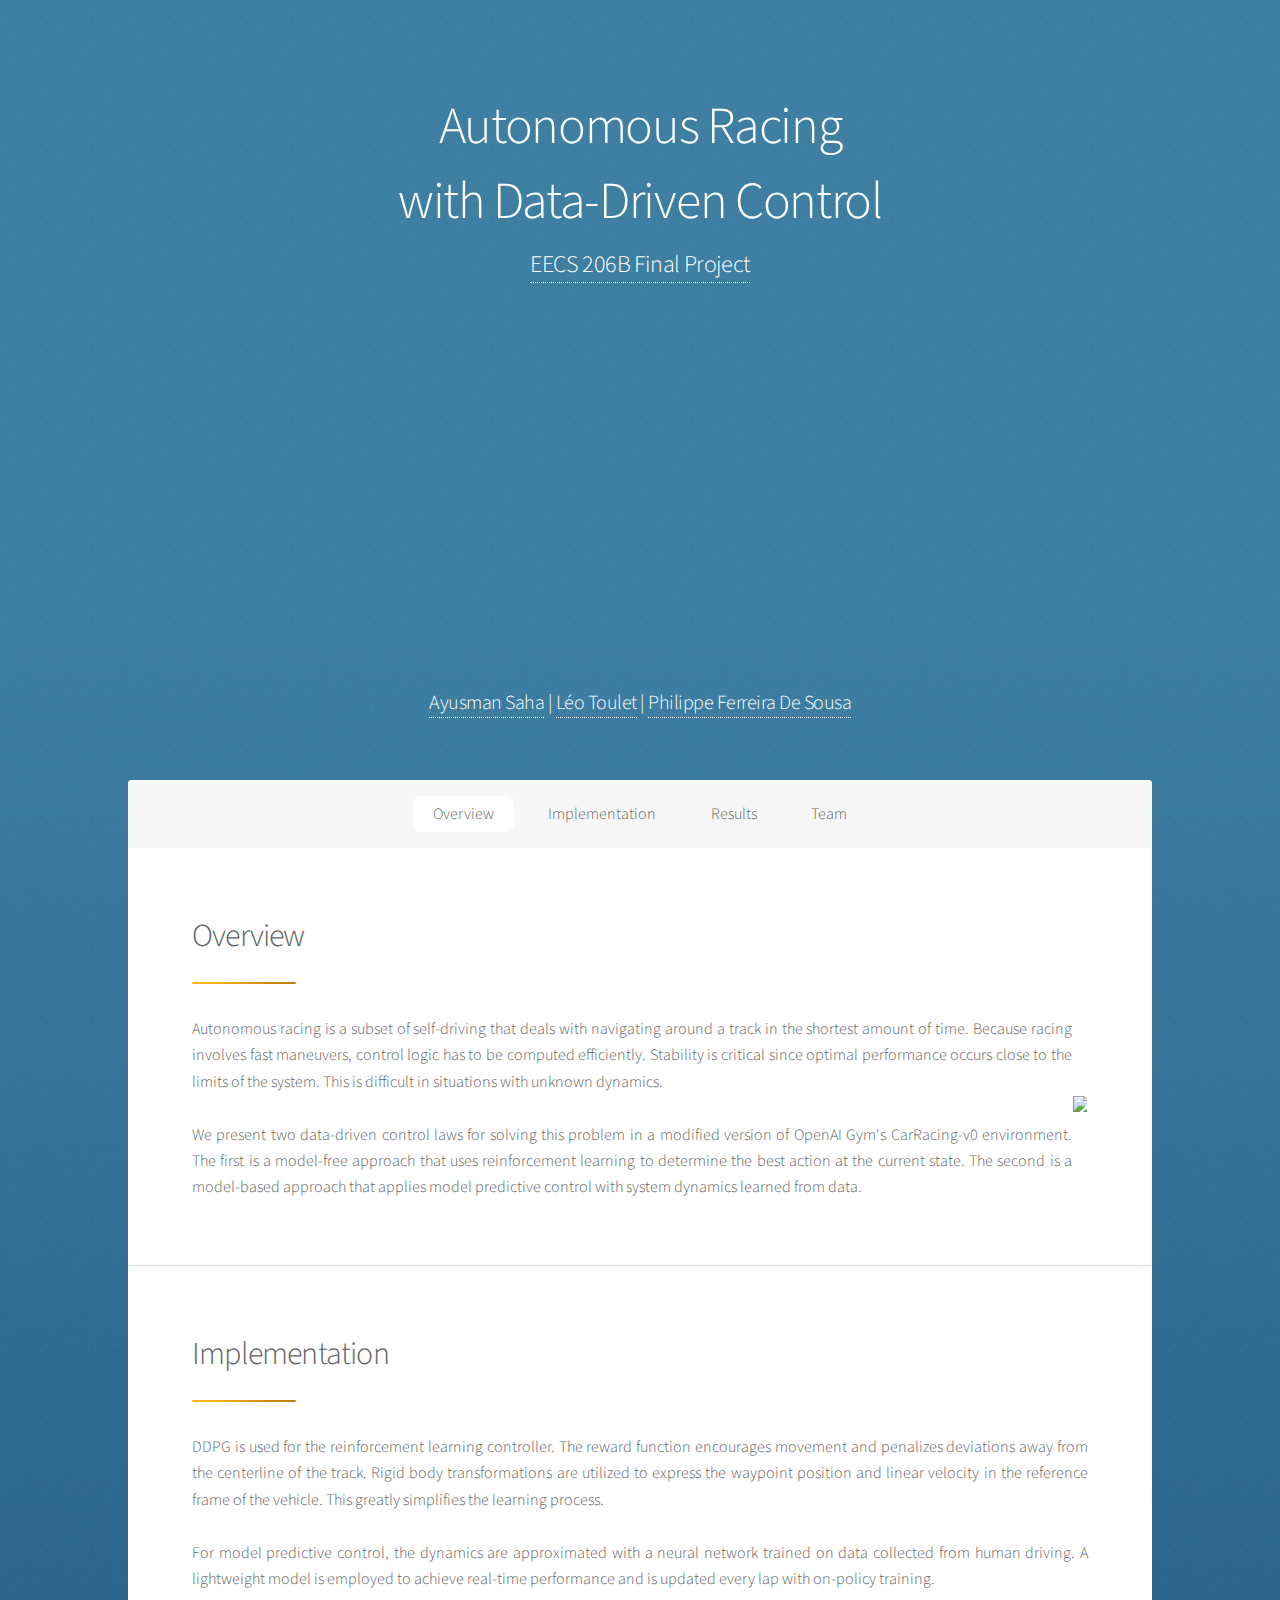
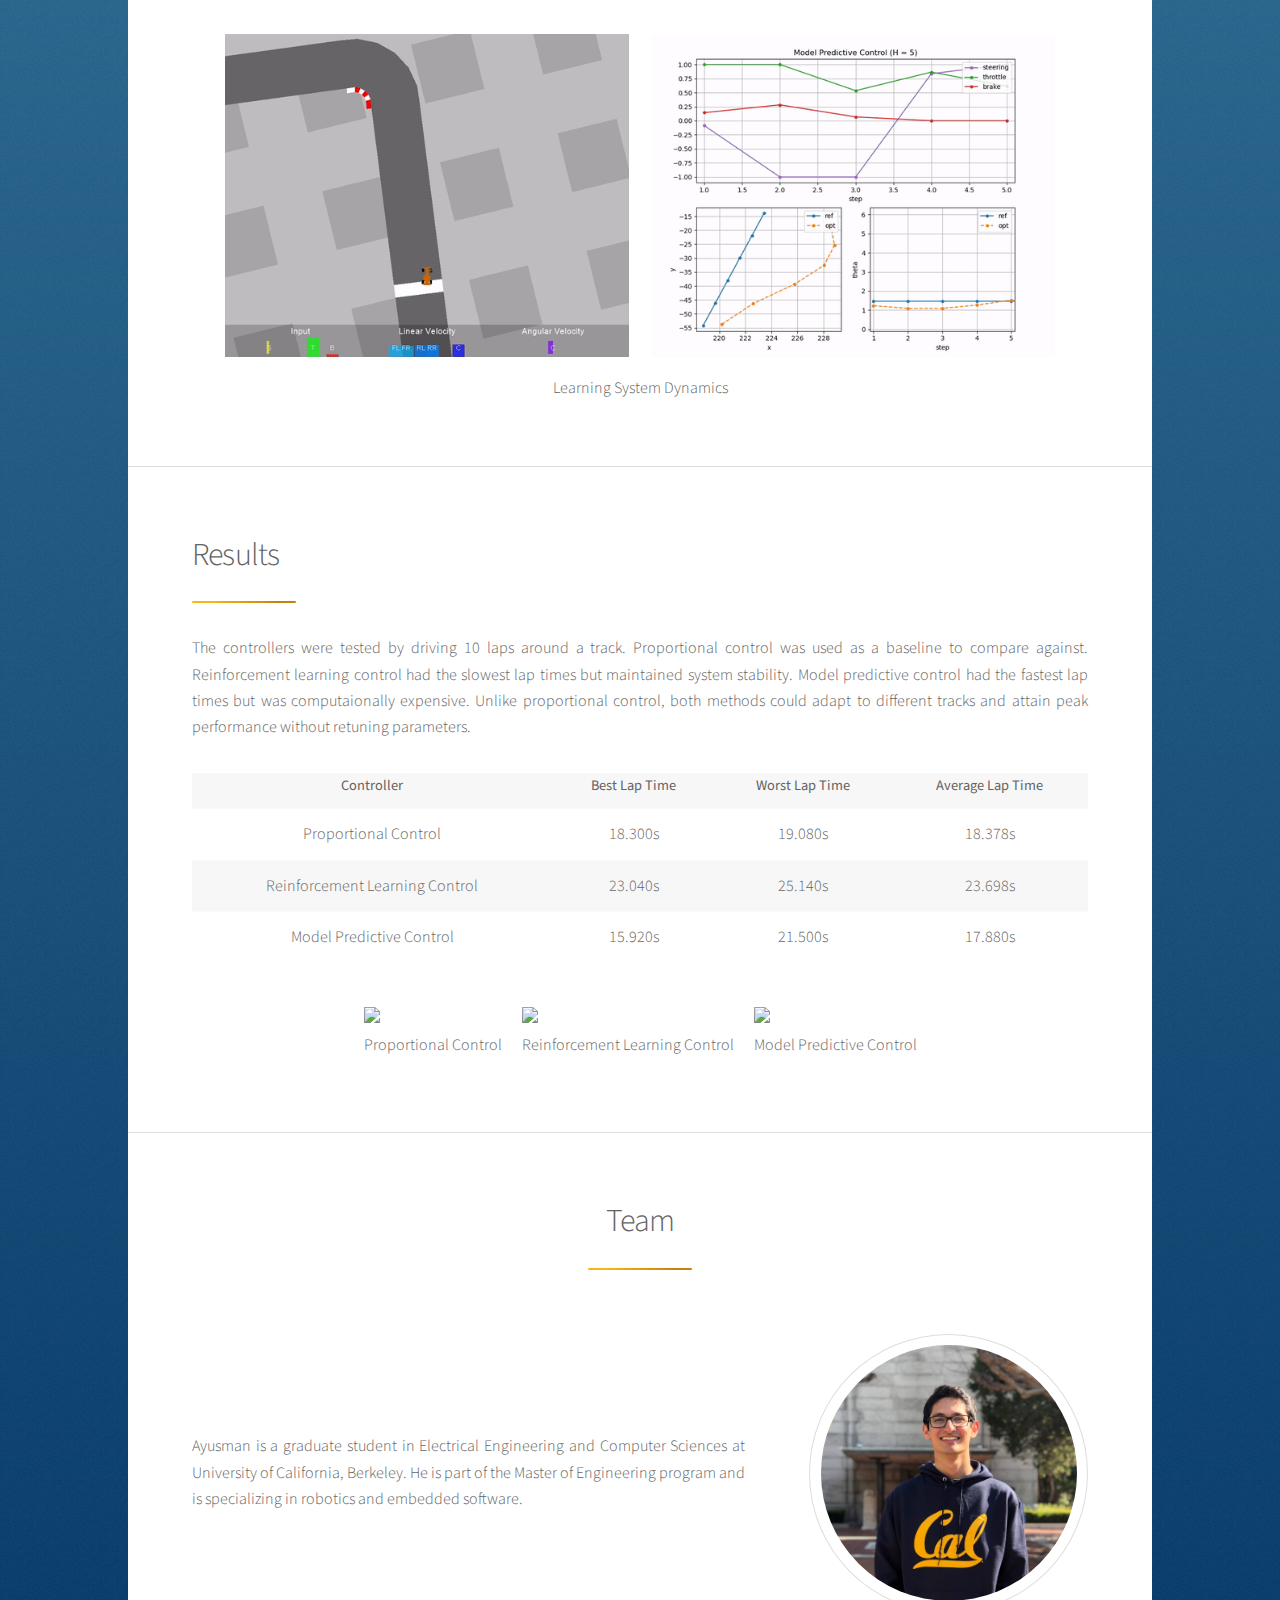
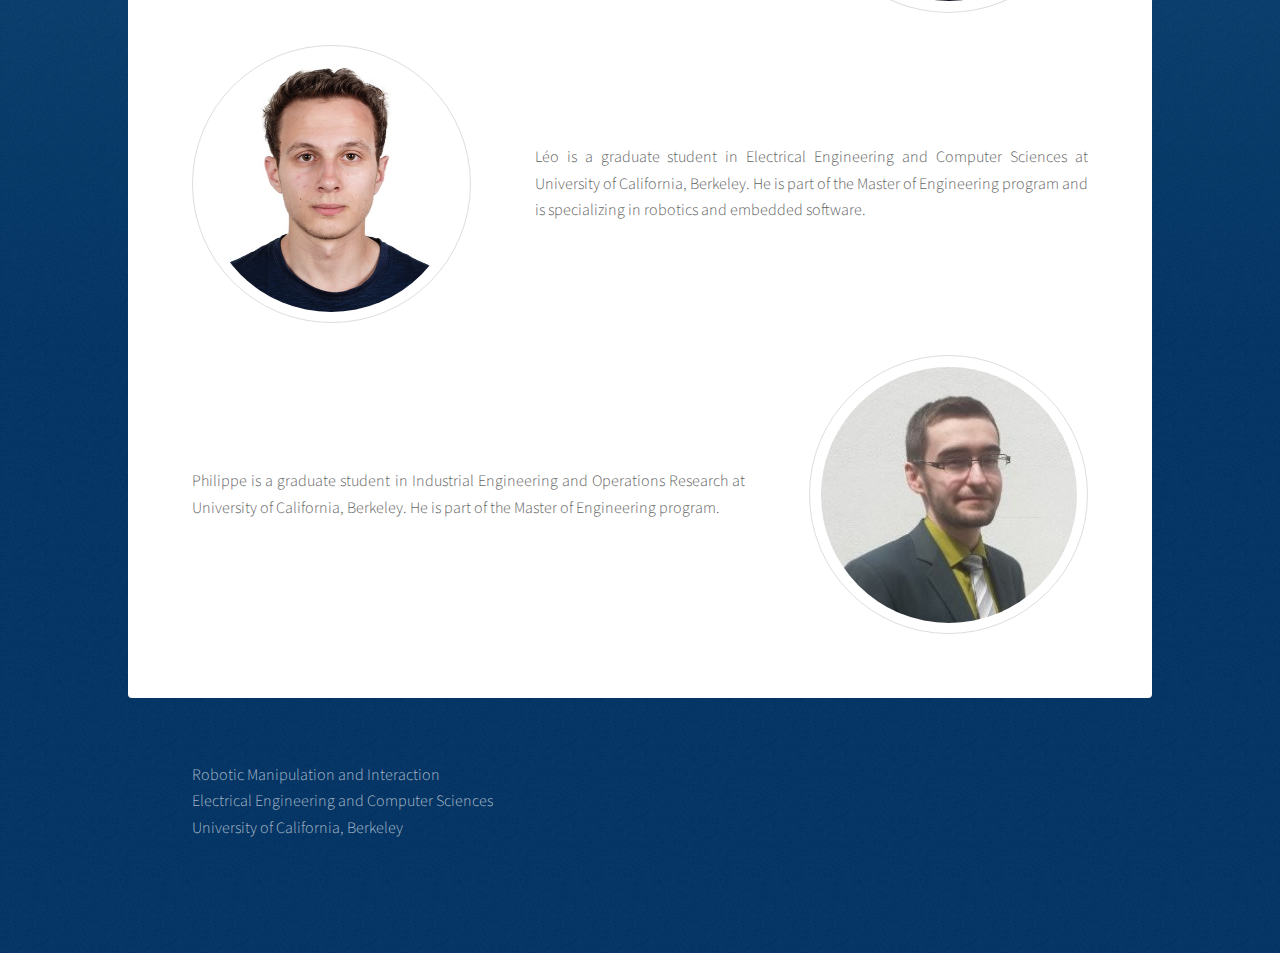
==== commit 127f2b04: "final edits on website" ====
--- a/docs/index.html
+++ b/docs/index.html
@@ -62,7 +62,7 @@
                             </header>
 
                             <p style="text-align: justify;">
-                                Autonomous racing is a subset of self-driving that deals with navigating a vehicle around a track in the shortest amount of time. Because racing involves fast maneuvers, control logic has to be computed efficiently to ensure real-time performance. Stability is also important since optimal performance occurs close
+                                Autonomous racing is a subset of self-driving that deals with navigating around a track in the shortest amount of time. Because racing involves fast maneuvers, control logic has to be computed efficiently. Stability is critical since optimal performance occurs close
                                 to the limits of the system. This is difficult in situations with unknown dynamics.
 
                                 </br></br>
@@ -72,7 +72,7 @@
                         </div>
 
                         <div style="display: flex; justify-content: center;">
-                                <img style="position:relative; top: 60px; width: 90%"
+                                <img style="position:relative; margin: 7em auto 1em auto; width: 90%;"
                                      src="res/human_control.gif"/>
                         </div>
                 </section>
@@ -90,7 +90,7 @@
 
                                 </br></br>
 
-                                For model predictive control, the dynamics are approximated with a neural network trained on data collected from human driving. A lightweight model is employed to ensure real-time performance and is updated every lap with on-policy training.
+                                For model predictive control, the dynamics are approximated with a neural network trained on data collected from human driving. A lightweight model is employed to achieve real-time performance and is updated every lap with on-policy training.
                             </p>
 
                             <div style="display: flex; justify-content: center;">
@@ -117,7 +117,7 @@
                             </header>
 
                             <p style="text-align: justify;">
-                                The controllers were tested by driving 10 laps around a track. Proportional control was used as a baseline to compare against. Reinforcement learning control had the slowest lap times but maintained system stability. Model predictive control had the fastest lap times but was computaionally expensive. Unlike proportional control, both methods could adapt to different tracks and achieve peak performance without retuning parameters.
+                                The controllers were tested by driving 10 laps around a track. Proportional control was used as a baseline to compare against. Reinforcement learning control had the slowest lap times but maintained system stability. Model predictive control had the fastest lap times but was computaionally expensive. Unlike proportional control, both methods could adapt to different tracks and attain peak performance without retuning parameters.
                             </p>
 
                             <table style="width:100%; text-align: center;">
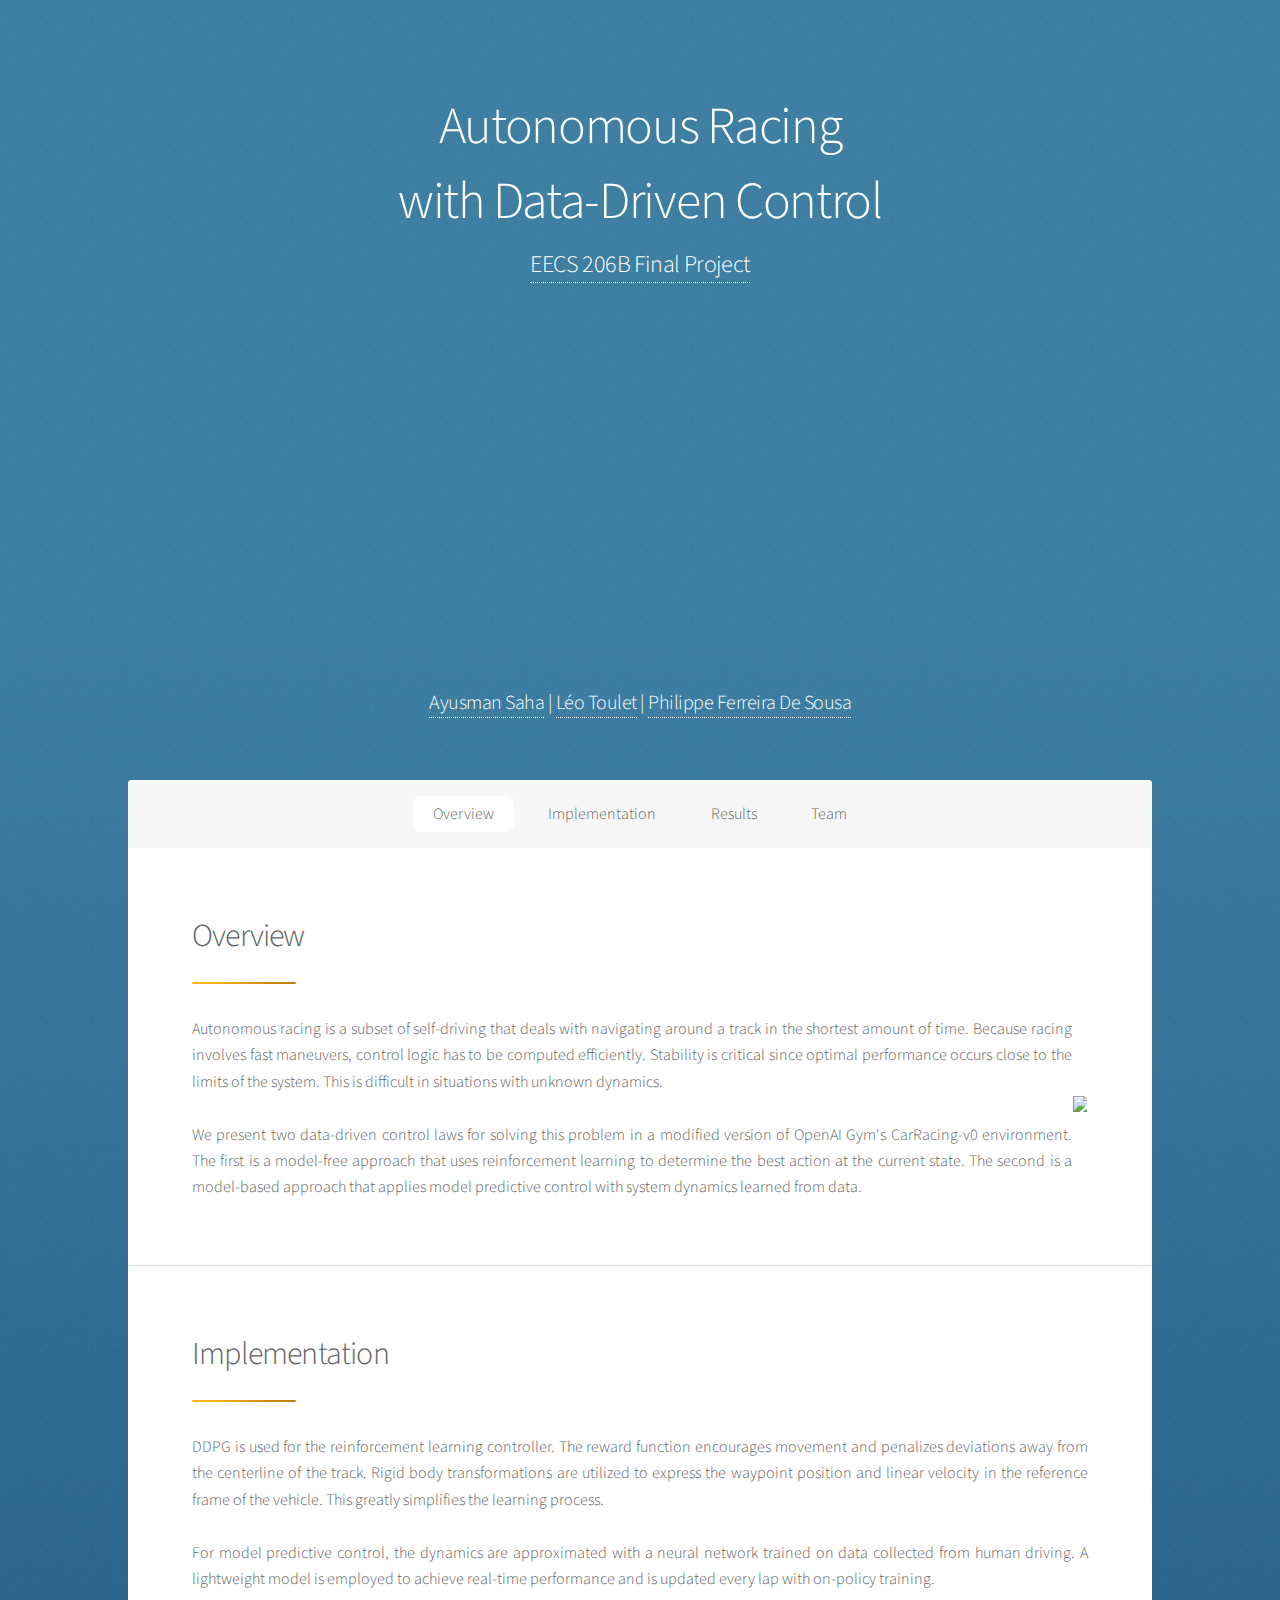
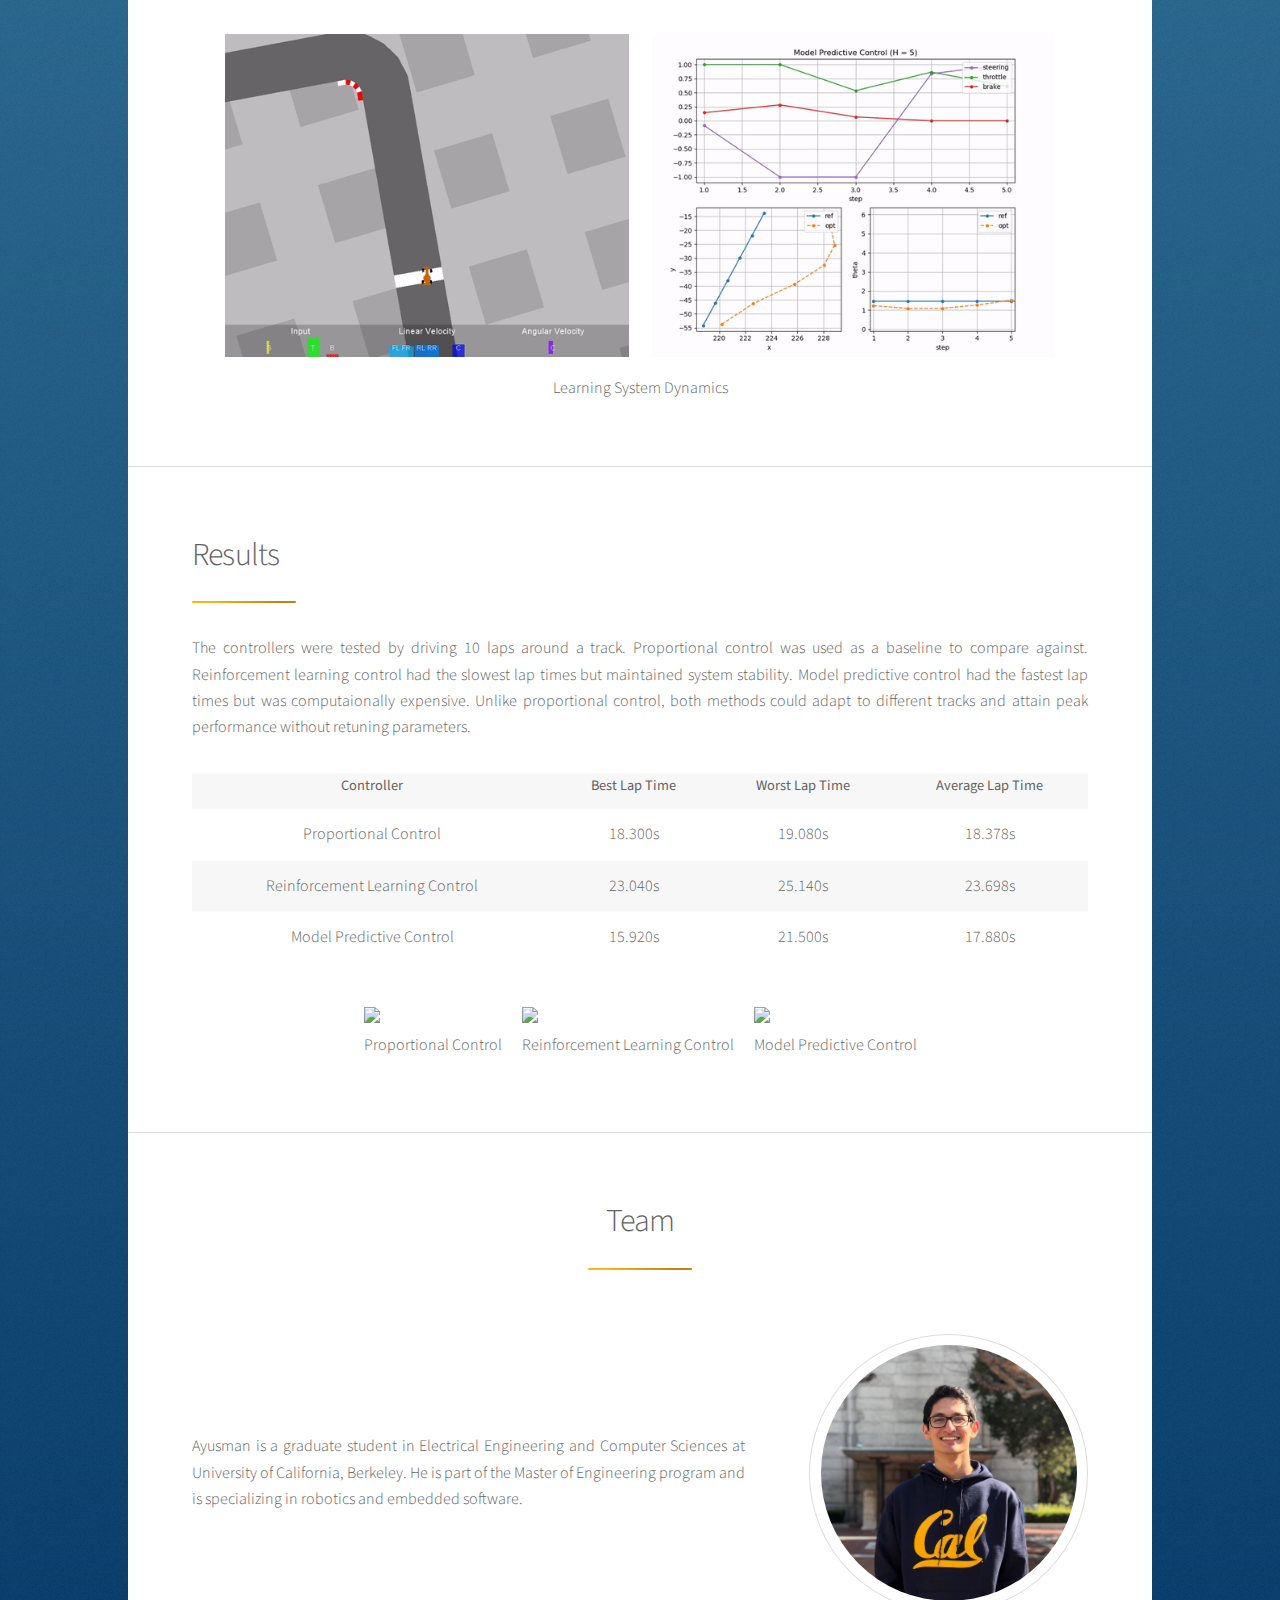
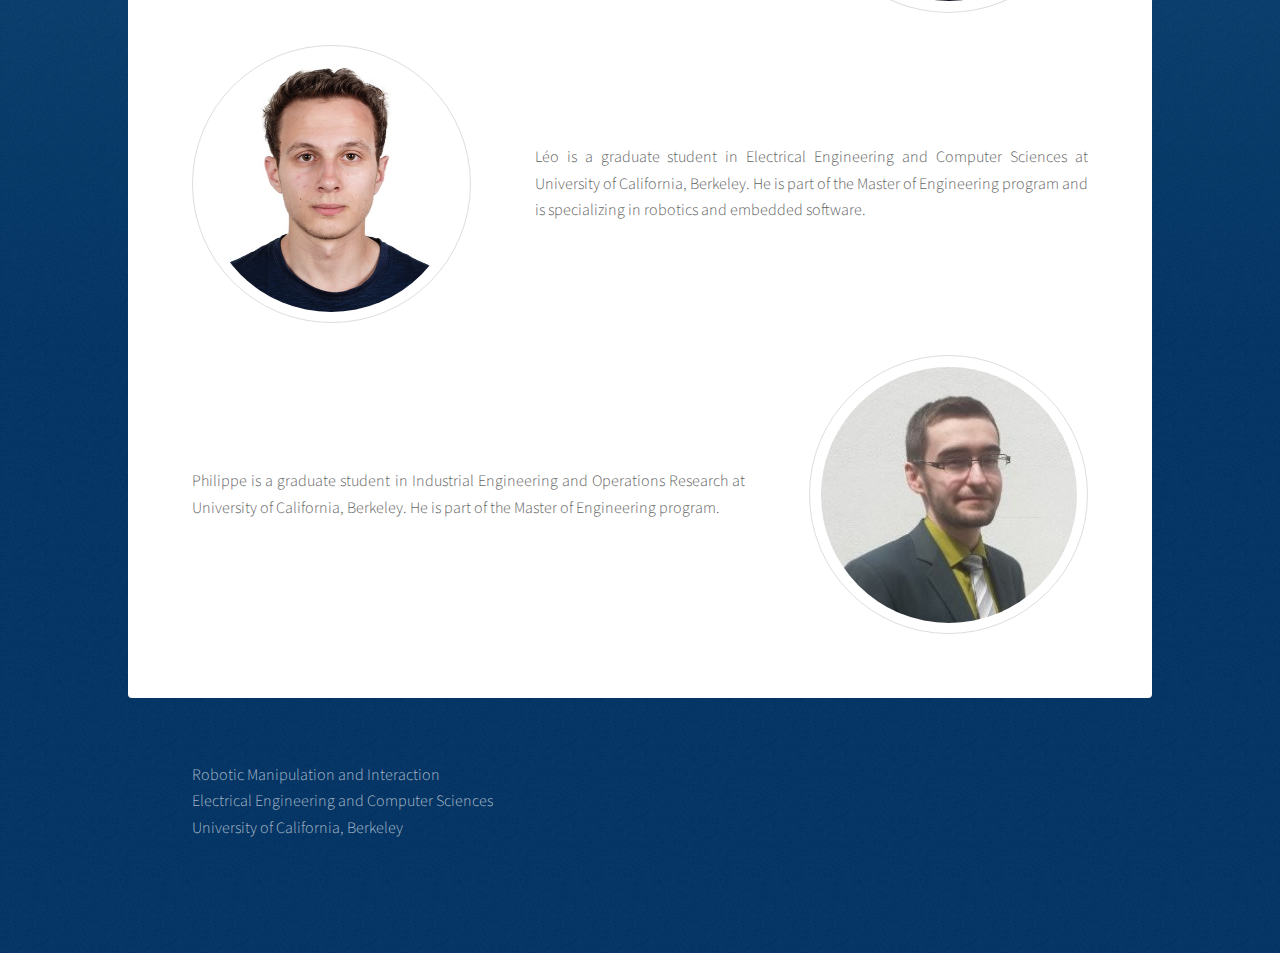
==== commit d673cf8a: "Update index.html" ====
--- a/docs/index.html
+++ b/docs/index.html
@@ -27,7 +27,7 @@
                 </h2>
 
                 <div class="aspect-ratio">
-                    <iframe src="https://www.youtube.com/embed/46xs_KCOxsg"
+                    <iframe src="https://www.youtube.com/embed/sWdwnXVf2rg"
                             frameborder="0"
                             allow="accelerometer; autoplay; encrypted-media; gyroscope; picture-in-picture"
                             allowfullscreen>
